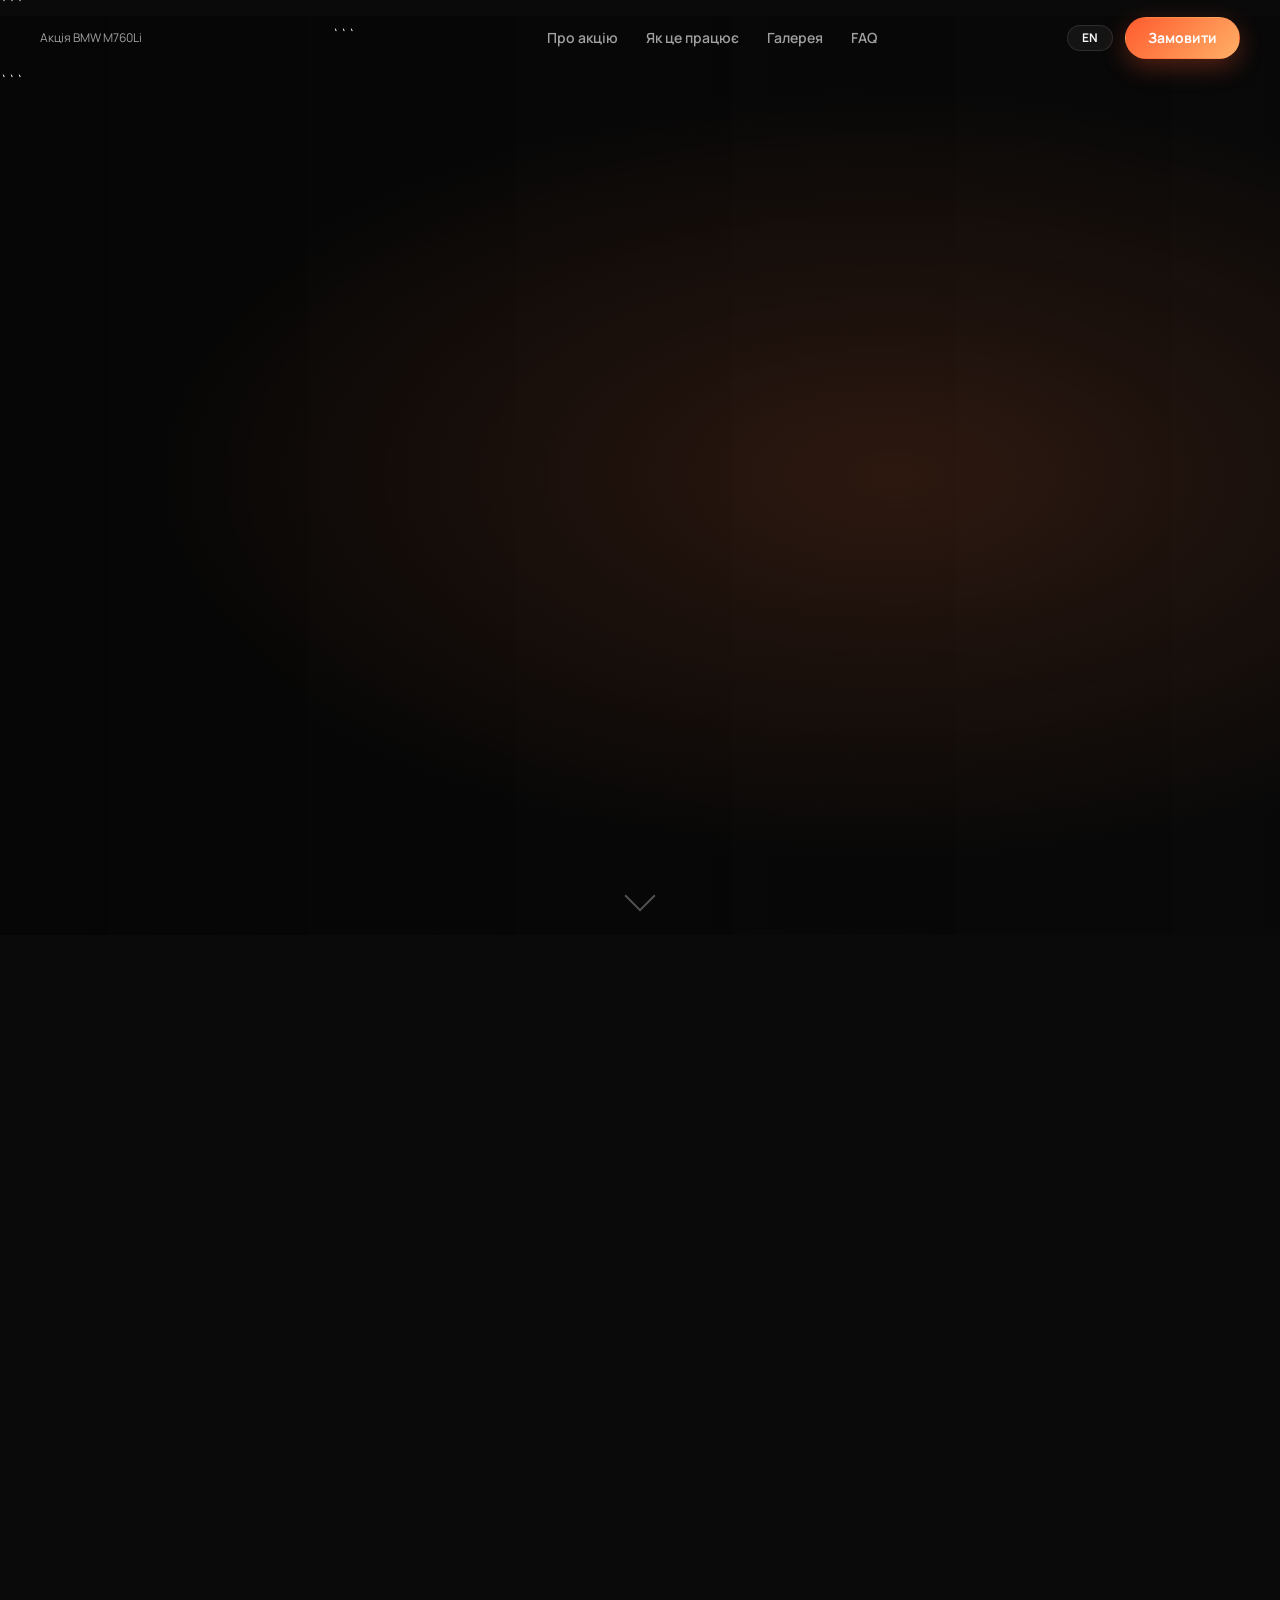
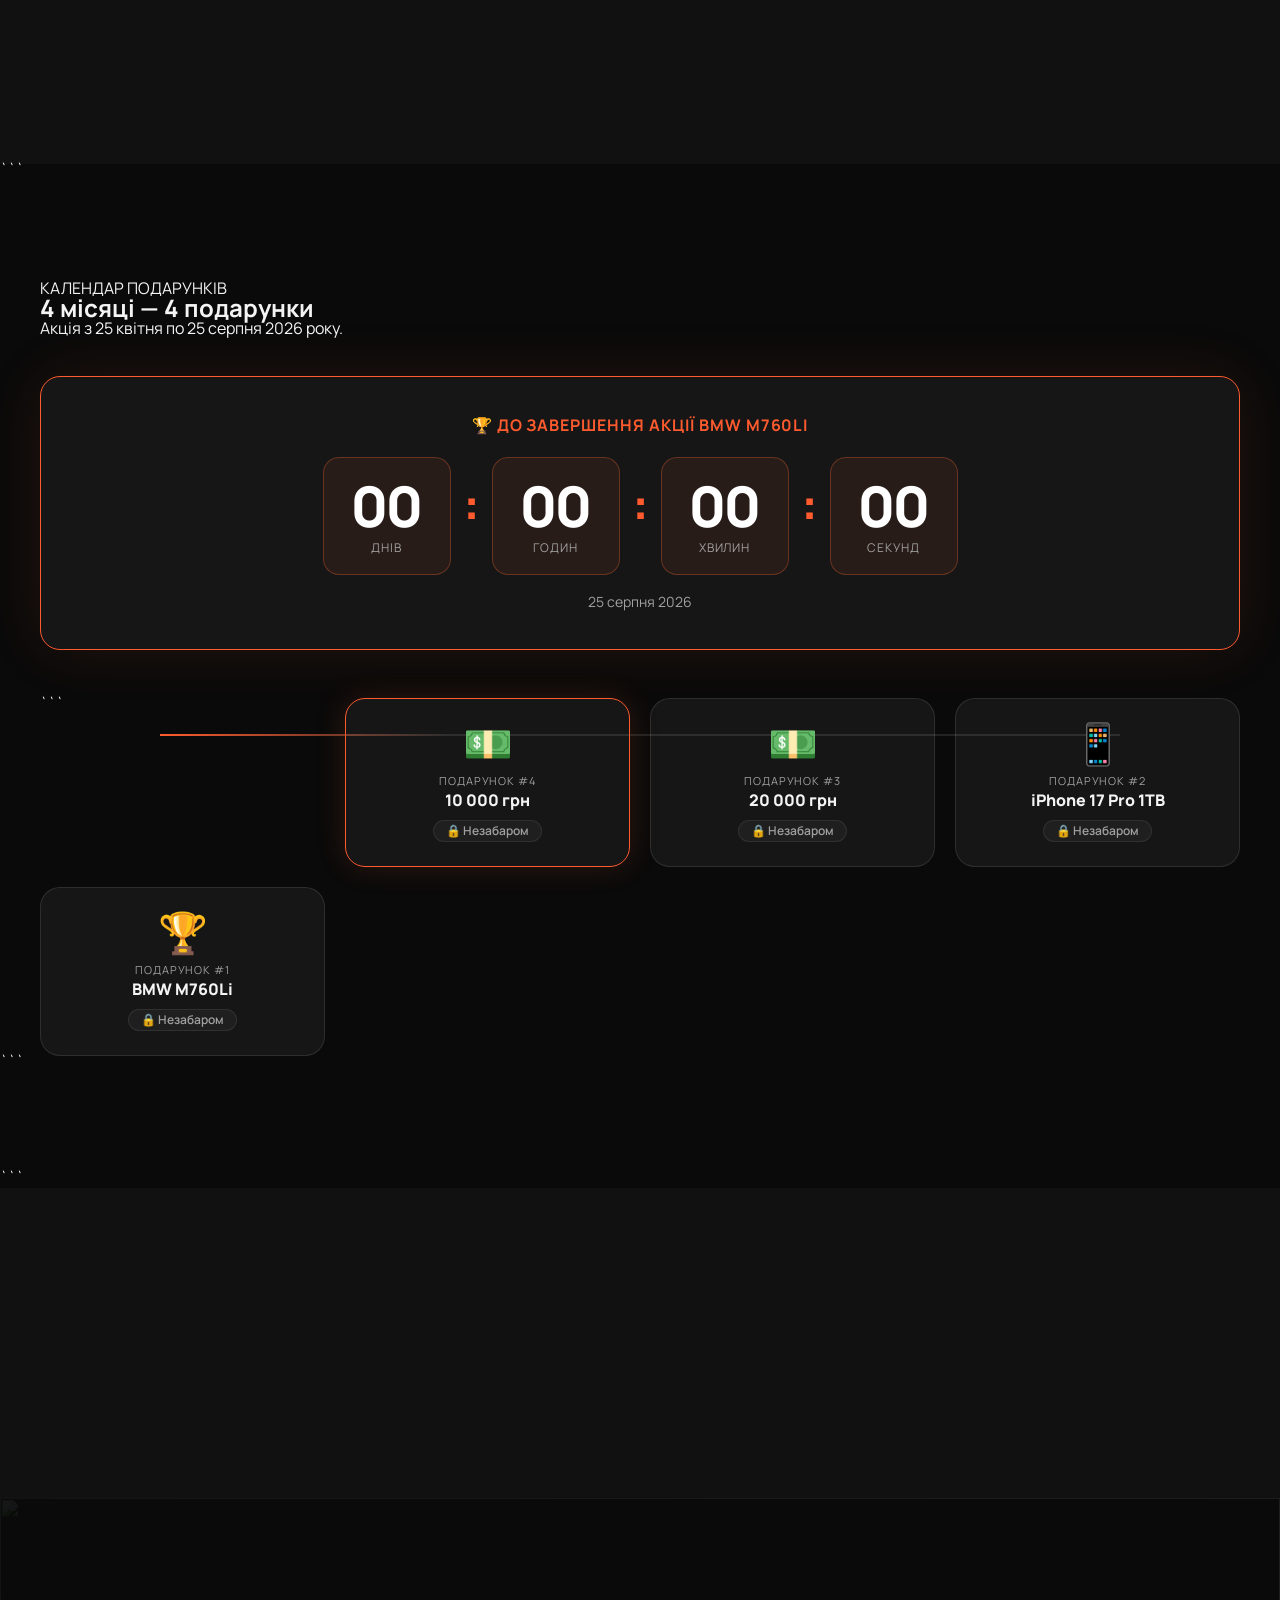
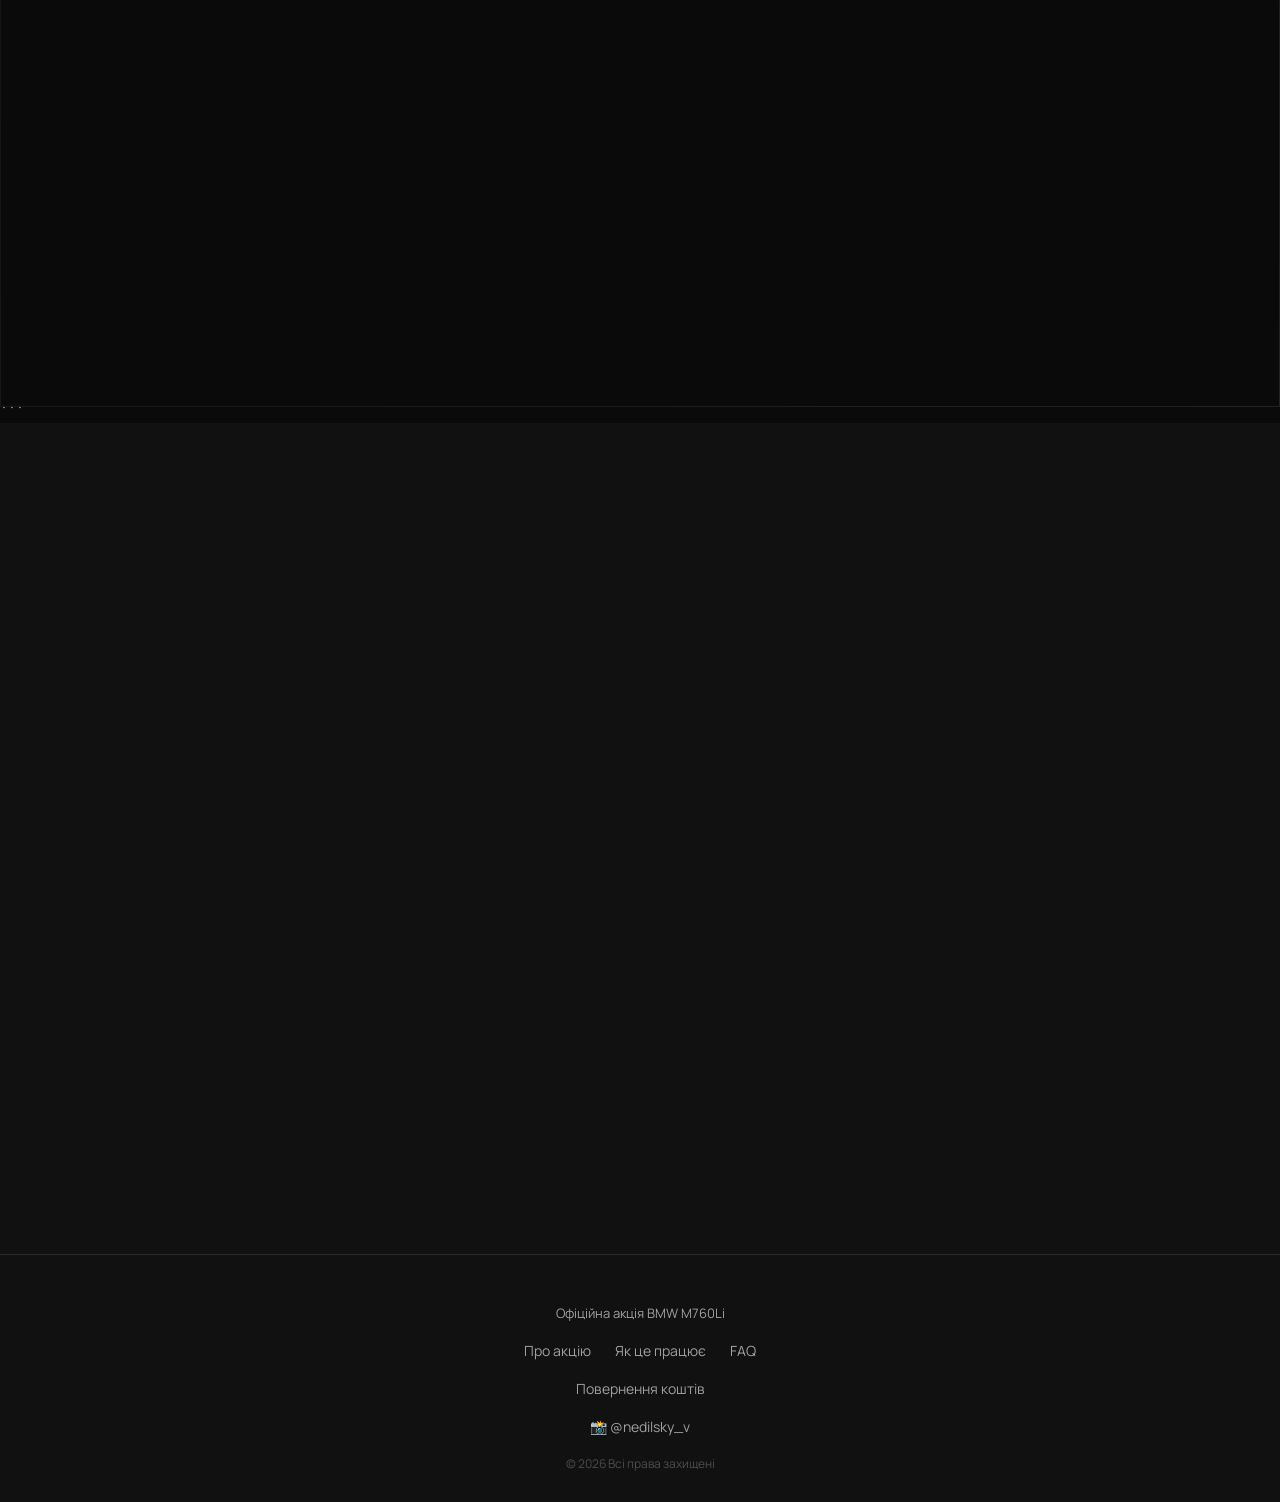
==== index.html @ 58bba787 "Update index.html" ====
<!DOCTYPE html>

<html lang="uk">
<head>
<!-- Google tag (gtag.js) -->
<script async src="https://www.googletagmanager.com/gtag/js?id=G-P9K4E4HZXJ"></script>
<script>
  window.dataLayer = window.dataLayer || [];
  function gtag(){dataLayer.push(arguments);}
  gtag('js', new Date());
  gtag('config', 'G-P9K4E4HZXJ');
</script>
  <meta charset="UTF-8" />
  <meta name="viewport" content="width=device-width, initial-scale=1.0, viewport-fit=cover" />
  <title>Акція BMW M760Li</title>
  <meta name="description" content="Купуй ароматизатор в авто за 89 UAH — отримуй номер замовлення та подарунок від компанії." />
  <link rel="preconnect" href="https://fonts.googleapis.com">
  <link rel="preconnect" href="https://fonts.gstatic.com" crossorigin>
  <link href="https://fonts.googleapis.com/css2?family=Manrope:wght@400;500;600;700;800&display=swap" rel="stylesheet">
  <link rel="stylesheet" href="styles.css?v=4" />
  <link rel="icon" type="image/x-icon" href="assets/favicon.ico">
  <link rel="icon" type="image/png" sizes="32x32" href="assets/favicon-32.png">
  <link rel="icon" type="image/png" sizes="192x192" href="assets/favicon-192.png">
  <link rel="apple-touch-icon" href="assets/apple-touch-icon.png">
</head>
<body>

  <!-- ====== HEADER ====== -->

  <header class="site-header" id="siteHeader">
    <div class="container nav">
      <a href="#hero" class="brand">
        <div>
          <span>Акція BMW M760Li</span>
        </div>
      </a>

```
  <nav class="nav__links" id="navLinks">
    <a href="#about" class="nav-link" data-uk="Про акцію" data-en="About">Про акцію</a>
    <a href="#how" class="nav-link" data-uk="Як це працює" data-en="How it works">Як це працює</a>
    <a href="#gallery" class="nav-link" data-uk="Галерея" data-en="Gallery">Галерея</a>
    <a href="#faq" class="nav-link" data-uk="FAQ" data-en="FAQ">FAQ</a>
  </nav>

  <div class="nav__actions">
    <button class="lang-btn" id="langBtn">EN</button>
    
    <a href="#pricing" class="btn btn--primary nav-cta" data-uk="Замовити" data-en="Order">Замовити</a>
    <button class="burger" id="burgerBtn" aria-label="Меню">
      <span></span><span></span><span></span>
    </button>
  </div>
</div>

<!-- Mobile nav -->
<div class="mobile-nav" id="mobileNav">
  <a href="#about" class="nav-link mobile-link" data-uk="Про акцію" data-en="About">Про акцію</a>
  <a href="#how" class="nav-link mobile-link" data-uk="Як це працює" data-en="How it works">Як це працює</a>
  <a href="#gallery" class="nav-link mobile-link" data-uk="Галерея" data-en="Gallery">Галерея</a>
  <a href="#faq" class="nav-link mobile-link" data-uk="FAQ" data-en="FAQ">FAQ</a>
  <a href="#pricing" class="btn btn--primary mobile-link" data-uk="Замовити" data-en="Order">Замовити</a>
</div>
```

  </header>

  <main>

```
<!-- ====== HERO з відео ====== -->
<section class="hero" id="hero">
  <div class="hero__media">
    <!--
      ВІДЕО: файл assets/hero-video.mov
      Браузер автоматично вибере підтримуваний формат.
      Для кращої сумісності конвертуйте .MOV → .mp4 (H.264):
      ffmpeg -i hero-video.mov -vcodec h264 -acodec aac hero-video.mp4
    -->
    <video
      class="hero__video"
      autoplay
      muted
      loop
      playsinline
      poster="assets/hero-rear.png"
    >
      <source src="assets/hero-video.mov" type="video/mp4" />
      <source src="assets/hero-video.mov" type="video/quicktime" />
      <!-- Fallback: якщо відео не грає — показується poster -->
    </video>
    <div class="hero__overlay"></div>
  </div>

  <div class="container hero__content">
    <div class="hero__left reveal">
      <span class="eyebrow" data-uk="Онлайн-акція" data-en="Online Promo">Онлайн-акція</span>
      <h1>
        <span class="h1-word" data-uk="КУПИ АРОМАТИЗАТОР" data-en="BUY A FRESHENER">КУПИ АРОМАТИЗАТОР</span><br><span class="h1-accent" data-uk="BMW M760Li" data-en="BMW M760Li">BMW M760Li</span><span class="h1-word" data-uk="&nbsp;У ПОДАРУНОК" data-en="&nbsp;AS A GIFT">&nbsp;У ПОДАРУНОК</span>
      </h1>
      <p class="hero__text" data-uk="Купи ароматизатор в авто — отримай унікальний номер замовлення та подарунок від компанії" data-en="Buy a car air freshener — get a unique order number and a gift from our company">
        Купи ароматизатор в авто — отримай унікальний номер замовлення та подарунок від компанії
      </p>

      <div class="hero__actions">
        <a href="#pricing" class="btn btn--primary btn--lg" data-uk="🛒 Замовити" data-en="🛒 Order">🛒 Замовити</a>
        <a href="#how" class="btn btn--ghost btn--lg" data-uk="Як це працює" data-en="How it works">Як це працює</a>
      </div>
      <div class="hero__social">
        <a href="https://www.instagram.com/nedilsky_v/" target="_blank" class="hero__social-link">
          <svg width="20" height="20" viewBox="0 0 24 24" fill="currentColor"><path d="M12 2.163c3.204 0 3.584.012 4.85.07 3.252.148 4.771 1.691 4.919 4.919.058 1.265.069 1.645.069 4.849 0 3.205-.012 3.584-.069 4.849-.149 3.225-1.664 4.771-4.919 4.919-1.266.058-1.644.07-4.85.07-3.204 0-3.584-.012-4.849-.07-3.26-.149-4.771-1.699-4.919-4.92-.058-1.265-.07-1.644-.07-4.849 0-3.204.013-3.583.07-4.849.149-3.227 1.664-4.771 4.919-4.919 1.266-.057 1.645-.069 4.849-.069zm0-2.163c-3.259 0-3.667.014-4.947.072-4.358.2-6.78 2.618-6.98 6.98-.059 1.281-.073 1.689-.073 4.948 0 3.259.014 3.668.072 4.948.2 4.358 2.618 6.78 6.98 6.98 1.281.058 1.689.072 4.948.072 3.259 0 3.668-.014 4.948-.072 4.354-.2 6.782-2.618 6.979-6.98.059-1.28.073-1.689.073-4.948 0-3.259-.014-3.667-.072-4.947-.196-4.354-2.617-6.78-6.979-6.98-1.281-.059-1.69-.073-4.949-.073zm0 5.838c-3.403 0-6.162 2.759-6.162 6.162s2.759 6.163 6.162 6.163 6.162-2.759 6.162-6.163c0-3.403-2.759-6.162-6.162-6.162zm0 10.162c-2.209 0-4-1.79-4-4 0-2.209 1.791-4 4-4s4 1.791 4 4c0 2.21-1.791 4-4 4zm6.406-11.845c-.796 0-1.441.645-1.441 1.44s.645 1.44 1.441 1.44c.795 0 1.439-.645 1.439-1.44s-.644-1.44-1.439-1.44z"/></svg>
          @nedilsky_v
        </a>
      </div>

      <div class="hero__stats">
        <article>
          <strong>89 UAH</strong>
          <span data-uk="ціна 1 ароматизатора" data-en="price per freshener">ціна 1 ароматизатора</span>
        </article>
        <article>
          <strong>1 = 1</strong>
          <span data-uk="1 ароматизатор = 1 замовлення" data-en="1 freshener = 1 order number">1 ароматизатор = 1 замовлення</span>
        </article>
      </div>

      <!-- ВЕЛИКИЙ ТАЙМЕР ПІД СТАТИСТИКОЮ -->
      <div class="hero-countdown-wrap">
        <div class="hero-countdown-label" id="heroCountdownLabel">⏳ До подарунку #4 — 10 000 грн</div>
        <div class="hero-countdown-boxes" id="heroCountdown">
          <div class="hero-cd-box"><span class="hero-cd-num" id="hcd-d">00</span><span class="hero-cd-lbl">днів</span></div>
          <div class="hero-cd-sep">:</div>
          <div class="hero-cd-box"><span class="hero-cd-num" id="hcd-h">00</span><span class="hero-cd-lbl">годин</span></div>
          <div class="hero-cd-sep">:</div>
          <div class="hero-cd-box"><span class="hero-cd-num" id="hcd-m">00</span><span class="hero-cd-lbl">хвилин</span></div>
          <div class="hero-cd-sep">:</div>
          <div class="hero-cd-box"><span class="hero-cd-num" id="hcd-s">00</span><span class="hero-cd-lbl">секунд</span></div>
        </div>
        <a href="#timeline" class="hero-countdown-link">🎁 Переглянути всі подарунки →</a>
      </div>

    </div>
  </div>

  <div class="hero__scroll-hint">
    <div class="scroll-chevron"></div>
  </div>
</section>

<!-- ====== ПРО АКЦІЮ ====== -->
<section class="section" id="about">
  <div class="container grid-two">
    <div class="reveal">
      <span class="section__eyebrow" data-uk="Про акцію" data-en="About">Про акцію</span>
      <h2 class="section__title" data-uk="Купуй ароматизатор — отримай подарунок від компанії" data-en="Buy a freshener — get a gift from our company">Купуй ароматизатор — отримай подарунок від компанії</h2>
      <p class="section__text" data-uk="Простий та прозорий механізм: купуєш ароматизатор за 89 UAH, отримуєш унікальний номер замовлення. Після завершення акції компанія оголошує обраного покупця онлайн." data-en="Simple and transparent mechanism: buy an air freshener for 89 UAH, get a unique order number. After the promo ends, the company announces the selected buyer online.">
        Простий та прозорий механізм: купуєш ароматизатор за 89 UAH, отримуєш унікальний номер замовлення. Після завершення акції компанія оголошує обраного покупця онлайн.
      </p>
      <ul class="check-list">
        <li data-uk="🏆 BMW M760Li — головний подарунок" data-en="🏆 BMW M760Li — main gift">🏆 BMW M760Li — головний подарунок</li>
        <li data-uk="📱 iPhone 17 Pro 1TB — 2-й подарунок" data-en="📱 iPhone 17 Pro 1TB — 2nd gift">📱 iPhone 17 Pro 1TB — 2-й подарунок</li>
        <li data-uk="💵 20,000 грн — 3-й подарунок" data-en="💵 20,000 UAH — 3rd gift">💵 20,000 грн — 3-й подарунок</li>
        <li data-uk="💵 10,000 грн — 4-й подарунок" data-en="💵 10,000 UAH — 4th gift">💵 10,000 грн — 4-й подарунок</li>
      </ul>
    </div>
    <div class="feature-card reveal">
      <img src="assets/bow-front2.jpg" alt="BMW M760Li" loading="lazy" />
    </div>
  </div>
</section>

<!-- ====== ПАКЕТИ ====== -->
<section class="section section--dark" id="pricing">
  <div class="container">
    <div class="section-head center reveal">
      <span class="section__eyebrow" data-uk="Пакети замовлення" data-en="Order packages">Пакети замовлення</span>
      <h2 class="section__title" data-uk="Обери кількість ароматизаторів" data-en="Choose number of fresheners">Обери кількість ароматизаторів</h2>
      <p class="section__text" data-uk="Ціна 1 ароматизатора — 89 UAH. Кількість ароматизаторів = кількість номерів замовлення." data-en="Price per freshener — 89 UAH. Number of fresheners = number of order numbers.">Ціна 1 ароматизатора — 89 UAH. Кількість ароматизаторів = кількість номерів замовлення.</p>
    </div>

    <div class="pricing-grid pricing-grid--4">
      <article class="price-card reveal">
        <p class="price-card__tag" data-uk="Start" data-en="Start">Start</p>
        <h3 data-uk="1 ароматизатор" data-en="1 freshener">1 ароматизатор</h3>
        <div class="price-card__price">89 <span class="price-currency">UAH</span></div>
        <ul>
          <li data-uk="1 номер замовлення" data-en="1 order number">1 номер замовлення</li>
          <li data-uk="Миттєве підтвердження" data-en="Instant confirmation">Миттєве підтвердження</li>
          <li data-uk="Показ номера на сайті" data-en="Number shown on site">Показ номера на сайті</li>
        </ul>
        <button class="btn btn--primary package-btn" data-qty="1" data-price="89" data-uk="Обрати" data-en="Choose">Обрати</button>
      </article>

      <article class="price-card price-card--featured reveal">
        <p class="price-card__tag" data-uk="Popular 🔥" data-en="Popular 🔥">Popular 🔥</p>
        <h3 data-uk="3 ароматизатори" data-en="3 fresheners">3 ароматизатори</h3>
        <div class="price-card__price">267 <span class="price-currency">UAH</span></div>
        <ul>
          <li data-uk="3 номери замовлення" data-en="3 order numbers">3 номери замовлення</li>
          <li data-uk="Вигідніше для охоплення" data-en="Better odds">Вигідніше для охоплення</li>
          <li data-uk="Швидке оформлення" data-en="Quick checkout">Швидке оформлення</li>
        </ul>
        <button class="btn btn--primary package-btn" data-qty="3" data-price="267" data-uk="Обрати" data-en="Choose">Обрати</button>
      </article>

      <article class="price-card reveal">
        <p class="price-card__tag" data-uk="Boost" data-en="Boost">Boost</p>
        <h3 data-uk="5 ароматизаторів" data-en="5 fresheners">5 ароматизаторів</h3>
        <div class="price-card__price">445 <span class="price-currency">UAH</span></div>
        <ul>
          <li data-uk="5 номерів замовлення" data-en="5 order numbers">5 номерів замовлення</li>
          <li data-uk="Максимум замовлень" data-en="Maximum orders">Максимум замовлень</li>
          <li data-uk="Зручно та вигідно" data-en="Convenient and profitable">Зручно та вигідно</li>
        </ul>
        <button class="btn btn--primary package-btn" data-qty="5" data-price="445" data-uk="Обрати" data-en="Choose">Обрати</button>
      </article>

      <article class="price-card price-card--max reveal">
        <p class="price-card__tag" data-uk="Max 💎" data-en="Max 💎">Max 💎</p>
        <h3 data-uk="10 ароматизаторів" data-en="10 fresheners">10 ароматизаторів</h3>
        <div class="price-card__price">890 <span class="price-currency">UAH</span></div>
        <ul>
          <li data-uk="10 номерів замовлення" data-en="10 order numbers">10 номерів замовлення</li>
          <li data-uk="Найбільше шансів" data-en="Best odds">Найбільше шансів</li>
          <li data-uk="Максимальна вигода" data-en="Maximum value">Максимальна вигода</li>
        </ul>
        <button class="btn btn--primary package-btn" data-qty="10" data-price="890" data-uk="Обрати" data-en="Choose">Обрати</button>
      </article>
    </div>
  </div>
</section>

<!-- ====== ЯК ЦЕ ПРАЦЮЄ ====== -->
<section class="section" id="how">
  <div class="container">
    <div class="section-head center reveal">
      <span class="section__eyebrow" data-uk="Як це працює" data-en="How it works">Як це працює</span>
      <h2 class="section__title" data-uk="Простий процес замовлення" data-en="Simple ordering process">Простий процес замовлення</h2>
    </div>
    <div class="steps-grid">
      <article class="step-card reveal">
        <span>01</span>
        <h3 data-uk="Обираєш кількість" data-en="Choose quantity">Обираєш кількість</h3>
        <p data-uk="1, 3, 5 або 10 ароматизаторів. Кількість ароматизаторів = кількість номерів замовлення." data-en="1, 3, 5 or 10 fresheners. Number of fresheners = number of order numbers.">1, 3, 5 або 10 ароматизаторів. Кількість ароматизаторів = кількість номерів замовлення.</p>
      </article>
      <article class="step-card reveal">
        <span>02</span>
        <h3 data-uk="Оплачуєш" data-en="Pay">Оплачуєш</h3>
        <p data-uk="Карткою, Apple Pay або Google Pay." data-en="Card, Apple Pay or Google Pay.">Карткою, Apple Pay або Google Pay.</p>
      </article>
      <article class="step-card reveal">
        <span>03</span>
        <h3 data-uk="Отримуєш номер" data-en="Get your number">Отримуєш номер</h3>
        <p data-uk="Унікальний номер замовлення відображається на сайті та зберігається в базі." data-en="Your unique order number is shown on the site and saved in the database.">Унікальний номер замовлення відображається на сайті та зберігається в базі.</p>
      </article>
      <article class="step-card reveal">
        <span>04</span>
        <h3 data-uk="Чекаєш оголошення" data-en="Await the announcement">Чекаєш оголошення</h3>
        <p data-uk="Після завершення акції компанія оголошує обраного покупця онлайн. Прозоро та чесно." data-en="After the promo ends, the company announces the selected buyer online. Fair and transparent.">Після завершення акції компанія оголошує обраного покупця онлайн. Прозоро та чесно.</p>
      </article>
    </div>
  </div>
</section>

<!-- ====== ПРО АРОМАТИЗАТОР ====== -->
<section class="section" id="product">
  <div class="container">
    <div class="section-head center reveal">
      <span class="section__eyebrow" data-uk="Що ти отримаєш" data-en="What you get">Що ти отримаєш</span>
      <h2 class="section__title" data-uk="Ароматизатор BMW M760Li" data-en="BMW M760Li Air Freshener">Ароматизатор BMW M760Li</h2>
      <p class="section__text" data-uk="Стильний круглий ароматизатор діаметром 70 мм з принтом BMW M760Li та тризубом" data-en="Stylish round air freshener 70mm diameter with BMW M760Li and trident print">Стильний круглий ароматизатор діаметром 70 мм з принтом BMW M760Li та тризубом</p>
    </div>

    <div class="product-grid reveal">
      <!-- Фото товару -->
      <div class="product-images">
        <div class="product-img-main">
          <img src="assets/aroma-front.png" alt="Ароматизатор BMW M760Li — лицева сторона" loading="lazy" />
        </div>
        <div class="product-img-back">
          <img src="assets/aroma-back.png" alt="Ароматизатор BMW M760Li — зворотня сторона" loading="lazy" />
        </div>
      </div>

      <!-- Інфо про товар -->
      <div class="product-info">
        <div class="product-features">
          <div class="product-feature">
            <span class="product-feature__icon">🎨</span>
            <div>
              <strong data-uk="Ексклюзивний дизайн" data-en="Exclusive design">Ексклюзивний дизайн</strong>
              <p data-uk="Двосторонній друк: BMW M760Li з тризубом та QR-код на звороті" data-en="Double-sided print: BMW M760Li with trident and QR code on the back">Двосторонній друк: BMW M760Li з тризубом та QR-код на звороті</p>
            </div>
          </div>
          <div class="product-feature">
            <span class="product-feature__icon">📐</span>
            <div>
              <strong data-uk="Розмір 70 мм" data-en="Size 70mm">Розмір 70 мм</strong>
              <p data-uk="Компактний круглий формат — ідеально підходить для дзеркала заднього виду" data-en="Compact round format — perfect for rear-view mirror">Компактний круглий формат — ідеально підходить для дзеркала заднього виду</p>
            </div>
          </div>
          <div class="product-feature">
            <span class="product-feature__icon">🌿</span>
            <div>
              <strong data-uk="Приємний аромат" data-en="Pleasant scent">Приємний аромат</strong>
              <p data-uk="Довготривалий освіжаючий аромат у салоні автомобіля" data-en="Long-lasting refreshing scent in your car interior">Довготривалий освіжаючий аромат у салоні автомобіля</p>
            </div>
          </div>
        </div>

        <!-- Доставка -->
        <div class="delivery-box">
          <div class="delivery-box__title">
            <span>🚚</span>
            <strong data-uk="Доставка Новою Поштою" data-en="Nova Poshta delivery">Доставка Новою Поштою</strong>
          </div>
          <div class="delivery-timeline">
            <div class="delivery-step">
              <div class="delivery-step__dot active"></div>
              <div>
                <strong data-uk="Оплата" data-en="Payment">Оплата</strong>
                <span data-uk="Одразу після оформлення" data-en="Right after checkout">Одразу після оформлення</span>
              </div>
            </div>
            <div class="delivery-line"></div>
            <div class="delivery-step">
              <div class="delivery-step__dot"></div>
              <div>
                <strong data-uk="Відправка" data-en="Shipping">Відправка</strong>
                <span data-uk="Протягом 1–10 днів після оплати" data-en="Within 1–10 days after payment">Протягом 1–10 днів після оплати</span>
              </div>
            </div>
          </div>
          <p class="delivery-note" data-uk="📦 Доставка на будь-яке відділення або поштомат Нової Пошти по всій Україні" data-en="📦 Delivery to any Nova Poshta branch or parcel locker across Ukraine">📦 Доставка на будь-яке відділення або поштомат Нової Пошти по всій Україні</p>
        </div>
      </div>
    </div>
  </div>
</section>

<!-- ====== ГАРАНТІЇ ====== -->
<section class="section section--dark" id="trust">
  <div class="container trust-grid">
    <article class="trust-card reveal">
      <div class="trust-icon">🔒</div>
      <h3 data-uk="100% Прозорість" data-en="100% Transparency">100% Прозорість</h3>
      <p data-uk="Умови акції, автоматична видача номера замовлення після оплати та чесне визначення переможця." data-en="Promo terms, automatic order number issued after payment and fair winner selection.">Умови акції, автоматична видача номера замовлення після оплати та чесне визначення переможця.</p>
    </article>
    <article class="trust-card reveal">
      <div class="trust-icon">📡</div>
      <h3 data-uk="Оголошення онлайн" data-en="Online Announcement">Оголошення онлайн</h3>
      <p data-uk="Оголошення обраного покупця відбувається онлайн. Всі можуть спостерігати." data-en="Winner announcement happens online. Everyone can watch.">Оголошення обраного покупця відбувається онлайн. Всі можуть спостерігати.</p>
    </article>
    <article class="trust-card reveal">
      <div class="trust-icon">🚗</div>
      <h3 data-uk="Реальний BMW" data-en="Real BMW">Реальний BMW</h3>
      <p data-uk="Автомобіль вже є і чекає свого покупця. Документи передаються публічно." data-en="The car already exists and awaits its new owner. Documents handed over publicly.">Автомобіль вже є і чекає свого покупця. Документи передаються публічно.</p>
    </article>
    <article class="trust-card reveal">
      <div class="trust-icon">💳</div>
      <h3 data-uk="Безпечна оплата" data-en="Secure Payment">Безпечна оплата</h3>
      <p data-uk="Картка, Apple Pay, Google Pay." data-en="Card, Apple Pay, Google Pay.">Картка, Apple Pay, Google Pay.</p>
    </article>
  </div>
</section>

<!-- ====== ГАЛЕРЕЯ з Lightbox ====== -->
<section class="section" id="gallery">
  <div class="container">
    <div class="section-head center reveal">
      <span class="section__eyebrow" data-uk="Галерея" data-en="Gallery">Галерея</span>
      <h2 class="section__title" data-uk="Головний подарунок BMW M760Li" data-en="Main Gift BMW M760Li">Головний подарунок BMW M760Li</h2>
    </div>
    <div class="gallery-grid">
      <div class="gallery-item reveal" onclick="openLightbox('assets/bow-front.jpg')">
        <img src="assets/bow-front.jpg" alt="BMW з червоним бантом" loading="lazy" />
        <div class="gallery-overlay"><span>🔍</span></div>
      </div>
      <div class="gallery-item reveal" onclick="openLightbox('assets/detail-hood.jpg')">
        <img src="assets/detail-hood.jpg" alt="Деталь капота BMW" loading="lazy" />
        <div class="gallery-overlay"><span>🔍</span></div>
      </div>
      <div class="gallery-item reveal" onclick="openLightbox('assets/detail-headlight.jpg')">
        <img src="assets/detail-headlight.jpg" alt="Фара BMW" loading="lazy" />
        <div class="gallery-overlay"><span>🔍</span></div>
      </div>
      <div class="gallery-item reveal" onclick="openLightbox('assets/detail-rear.jpg')">
        <img src="assets/detail-rear.jpg" alt="Задня частина BMW" loading="lazy" />
        <div class="gallery-overlay"><span>🔍</span></div>
      </div>
      <div class="gallery-item reveal" onclick="openLightbox('assets/detail-badge.jpg')">
        <img src="assets/detail-badge.jpg" alt="Значок BMW M760Li" loading="lazy" />
        <div class="gallery-overlay"><span>🔍</span></div>
      </div>
      <div class="gallery-item reveal" onclick="openLightbox('assets/scene-child.jpg')">
        <img src="assets/scene-child.jpg" alt="BMW M760Li" loading="lazy" />
        <div class="gallery-overlay"><span>🔍</span></div>
      </div>
    </div>
  </div>
</section>

<!-- ====== LIGHTBOX ====== -->
<div class="lightbox" id="lightbox" onclick="closeLightbox()">
  <button class="lightbox__close" onclick="closeLightbox()">✕</button>
  <img class="lightbox__img" id="lightboxImg" src="" alt="" />
</div>

<!-- ====== ФОРМА ЗАМОВЛЕННЯ (по центру) ====== -->
<section class="section section--dark" id="order">
  <div class="container">
    <div class="section-head center reveal">
      <span class="section__eyebrow" data-uk="Оформлення замовлення" data-en="Place your order">Оформлення замовлення</span>
      <h2 class="section__title" data-uk="Форма замовлення" data-en="Order Form">Форма замовлення</h2>
      <p class="section__text" data-uk="Заповни дані — отримаєш унікальний номер замовлення після оплати" data-en="Fill in your details — you'll get a unique order number after payment">Заповни дані — отримаєш унікальний номер замовлення після оплати</p>
    </div>

    <div class="order-center">
      <form class="order-form reveal" id="orderForm" novalidate>
        <div class="form-grid">
          <label>
            <span data-uk="Ім'я *" data-en="Name *">Ім'я *</span>
            <input type="text" name="name" id="fname" placeholder="Іван Петренко" required />
            <span class="field-error" id="err-name"></span>
          </label>
          <label>
            <span data-uk="Телефон *" data-en="Phone *">Телефон *</span>
            <input type="tel" name="phone" id="fphone" placeholder="+380XXXXXXXXX" required />
            <span class="field-error" id="err-phone"></span>
          </label>
          <label>
            <span data-uk="Email *" data-en="Email *">Email *</span>
            <input type="email" name="email" id="femail" placeholder="example@gmail.com" required />
            <span class="field-error" id="err-email"></span>
          </label>
          <label style="position:relative">
            <span>Місто доставки (Нова Пошта) *</span>
            <input type="text" name="city" id="npCity" placeholder="Введіть місто..." autocomplete="off" required />
            <ul id="npCityList" class="np-dropdown"></ul>
            <input type="hidden" id="npCityRef" name="cityRef" />
          </label>
          <label style="position:relative">
            <span>Відділення Нової Пошти *</span>
            <input type="text" name="warehouse" id="npWarehouse" placeholder="Оберіть спочатку місто..." autocomplete="off" required disabled />
            <ul id="npWarehouseList" class="np-dropdown"></ul>
            <input type="hidden" id="npWarehouseRef" name="warehouseRef" />
          </label>
          <label>
            <span data-uk="Номер замовлення" data-en="Order ID">Номер замовлення</span>
            <input type="text" name="orderId" id="orderId" readonly />
          </label>
          <label>
            <span data-uk="Кількість ароматизаторів" data-en="Number of fresheners">Кількість ароматизаторів</span>
            <select name="tickets" id="tickets" required>
              <option value="1" data-uk="1 шт. — 89 UAH" data-en="1 pc. — 89 UAH">1 шт. — 89 UAH</option>
              <option value="3" data-uk="3 шт. — 267 UAH" data-en="3 pcs. — 267 UAH">3 шт. — 267 UAH</option>
              <option value="5" data-uk="5 шт. — 445 UAH" data-en="5 pcs. — 445 UAH">5 шт. — 445 UAH</option>
              <option value="10" data-uk="10 шт. — 890 UAH" data-en="10 pcs. — 890 UAH">10 шт. — 890 UAH</option>
            </select>
          </label>
        </div>

        <div class="summary-box">
          <div>
            <span data-uk="Сума до оплати" data-en="Total">Сума до оплати</span>
            <strong id="totalPrice">89 UAH</strong>
          </div>
          <div>
            <span data-uk="Спосіб оплати" data-en="Payment method">Спосіб оплати</span>
            <strong>Apple Pay · Google Pay · Картка</strong>
          </div>
        </div>

        <label class="checkbox">
          <input type="checkbox" id="agreeCheck" required />
          <span>Я погоджуюсь з <a href="/docs/umovy.pdf" target="_blank" style="color:var(--accent);text-decoration:underline">умовами акції</a>, <a href="/docs/oferta.pdf" target="_blank" style="color:var(--accent);text-decoration:underline">публічною офертою</a> та <a href="/docs/privacy.pdf" target="_blank" style="color:var(--accent);text-decoration:underline">політикою конфіденційності</a></span>
        </label>

        <div class="order-form__actions">
          <button type="submit" class="btn btn--primary btn--lg" data-uk="💳 Оплатити та отримати номер замовлення" data-en="💳 Pay and get your order number">💳 Оплатити та отримати номер замовлення</button>

        </div>

        <p class="form-note">
          🔒 <span data-uk="Безпечна оплата · SSL шифрування" data-en="Secure payment · SSL encryption">Безпечна оплата · SSL шифрування</span>
        </p>
      </form>
    </div>
  </div>
</section>
```

  <!-- ====== ТАЙМЛАЙН АКЦІЇ ====== -->

  <section class="section" id="timeline">
    <div class="container">
      <div class="section-tag" data-uk="КАЛЕНДАР ПОДАРУНКІВ" data-en="GIFT CALENDAR">КАЛЕНДАР ПОДАРУНКІВ</div>
      <h2 class="section-title" data-uk="4 місяці — 4 подарунки" data-en="4 months — 4 gifts">4 місяці — 4 подарунки</h2>
      <p class="section-sub" data-uk="Акція з 25 квітня по 25 серпня 2026 року." data-en="Promo from April 25 to August 25, 2026.">Акція з 25 квітня по 25 серпня 2026 року.</p>
      <div class="main-countdown-wrap">
        <div class="main-countdown-label">🏆 До завершення акції BMW M760Li</div>
        <div class="main-countdown-boxes">
          <div class="main-cd-box"><span class="main-cd-num" id="mcd-d">00</span><span class="main-cd-lbl">днів</span></div>
          <div class="main-cd-sep">:</div>
          <div class="main-cd-box"><span class="main-cd-num" id="mcd-h">00</span><span class="main-cd-lbl">годин</span></div>
          <div class="main-cd-sep">:</div>
          <div class="main-cd-box"><span class="main-cd-num" id="mcd-m">00</span><span class="main-cd-lbl">хвилин</span></div>
          <div class="main-cd-sep">:</div>
          <div class="main-cd-box"><span class="main-cd-num" id="mcd-s">00</span><span class="main-cd-lbl">секунд</span></div>
        </div>
        <div class="main-countdown-date">25 серпня 2026</div>
      </div>
      <div class="timeline">

```
    <div class="timeline-item active">
      <div class="timeline-card">
        <div class="timeline-prize">💵</div>
        <div class="timeline-info">
          <div class="timeline-num">Подарунок #4</div>
          <div class="timeline-title">10 000 грн</div>
          <div class="timeline-status upcoming-status">🔒 Незабаром</div>
        </div>
      </div>
    </div>

    <div class="timeline-item">
      <div class="timeline-card">
        <div class="timeline-prize">💵</div>
        <div class="timeline-info">
          <div class="timeline-num">Подарунок #3</div>
          <div class="timeline-title">20 000 грн</div>
          <div class="timeline-status upcoming-status">🔒 Незабаром</div>
        </div>
      </div>
    </div>

    <div class="timeline-item">
      <div class="timeline-card">
        <div class="timeline-prize">📱</div>
        <div class="timeline-info">
          <div class="timeline-num">Подарунок #2</div>
          <div class="timeline-title">iPhone 17 Pro 1TB</div>
          <div class="timeline-status upcoming-status">🔒 Незабаром</div>
        </div>
      </div>
    </div>

    <div class="timeline-item">
      <div class="timeline-card">
        <div class="timeline-prize">🏆</div>
        <div class="timeline-info">
          <div class="timeline-num">Подарунок #1</div>
          <div class="timeline-title">BMW M760Li</div>
          <div class="timeline-status upcoming-status">🔒 Незабаром</div>
        </div>
      </div>
    </div>

  </div>
</div>
```

  </section>

```
<!-- ====== FAQ ====== -->
<section class="section section--dark" id="faq">
  <div class="container faq-wrap">
    <div class="reveal">
      <span class="section__eyebrow">FAQ</span>
      <h2 class="section__title" data-uk="Часті запитання" data-en="Frequently Asked Questions">Часті запитання</h2>
    </div>
    <div class="faq-list" id="faqList"></div>
  </div>
</section>

<!-- ====== ФІНАЛЬНИЙ CTA ====== -->
<section class="final-cta">
  <div class="final-cta__bg">
    <img src="assets/hero-rear.png" alt="" />
    <div class="final-cta__overlay"></div>
  </div>
  <div class="container final-cta__content reveal">
    <h2 data-uk="Твій подарунок вже чекає" data-en="Your gift is waiting">Твій подарунок вже чекає</h2>
    <p data-uk="За 89 UAH — реальна можливість отримати BMW M760Li  як подарунок від компанії" data-en="For 89 UAH — a real chance to receive a BMW M760Li  as a gift from our company">За 89 UAH — реальна можливість отримати BMW M760Li  як подарунок від компанії</p>
    <a href="#pricing" class="btn btn--primary btn--lg" data-uk="🛒 Замовити зараз" data-en="🛒 Order Now">🛒 Замовити зараз</a>
  </div>
</section>
```

  </main>

  <!-- ====== ПОВЕРНЕННЯ КОШТІВ ====== -->

  <section class="section section--dark" id="returns">
    <div class="container" style="max-width:780px">
      <div class="section-head center reveal">
        <span class="section__eyebrow">Правила повернення</span>
        <h2 class="section__title" style="font-size:clamp(1.4rem,3vw,2rem)" data-uk="Повернення коштів" data-en="Refund Policy">Повернення коштів</h2>
      </div>
      <div class="returns-content reveal">
        <div class="returns-item">
          <span class="returns-icon">✅</span>
          <div>
            <strong>Повне повернення коштів</strong>
            <p>Якщо ароматизатор не було відправлено протягом 10 днів після оплати — покупець має право на повне повернення коштів. Для цього напишіть нам в Instagram <a href="https://www.instagram.com/nedilsky_v?igsh=MTRoN3N4cGNpdDFrYg==" target="_blank" style="color:var(--accent-2)">@nedilsky_v</a>.</p>
          </div>
        </div>
        <div class="returns-item">
          <span class="returns-icon">📦</span>
          <div>
            <strong>Повернення товару</strong>
            <p>Якщо товар прийшов пошкодженим або не відповідає опису — приймаємо повернення протягом 14 днів з дня отримання. Зверніться до нас із фото товару та номером замовлення.</p>
          </div>
        </div>
        <div class="returns-item">
          <span class="returns-icon">❌</span>
          <div>
            <strong>Коли повернення неможливе</strong>
            <p>Номер замовлення для участі в акції є персональним і не підлягає поверненню після його присвоєння.</p>
          </div>
        </div>
        <div class="returns-item">
          <span class="returns-icon">⏱️</span>
          <div>
            <strong>Терміни повернення</strong>
            <p>Кошти повертаються на картку протягом 3–5 робочих днів після підтвердження запиту.</p>
          </div>
        </div>
        <p style="color:var(--muted);font-size:13px;margin-top:24px;text-align:center"></p>
      </div>
    </div>
  </section>

  <!-- ====== FOOTER ====== -->

  <footer class="footer">
    <div class="container footer__inner">
      <div class="footer__brand">
        <p data-uk="Офіційна акція BMW M760Li" data-en="Official BMW M760Li Promo">Офіційна акція BMW M760Li</p>
      </div>
      <div class="footer__links">
        <a href="#about" data-uk="Про акцію" data-en="About">Про акцію</a>
        <a href="#how" data-uk="Як це працює" data-en="How it works">Як це працює</a>
        <a href="#faq" data-uk="FAQ" data-en="FAQ">FAQ</a>
      </div>
      <div class="footer__links">
        <a href="#returns" data-uk="Повернення коштів" data-en="Refund policy">Повернення коштів</a>
      </div>
      <div class="footer__links">
        <a href="https://www.instagram.com/nedilsky_v?igsh=MTRoN3N4cGNpdDFrYg==" target="_blank">📸 @nedilsky_v</a>
      </div>
      <p class="footer__copy">© 2026 <span data-uk="Всі права захищені" data-en="All rights reserved">Всі права захищені</span></p>
    </div>
  </footer>

  <!-- ====== MODAL — Успішна участь ====== -->

  <div class="modal-overlay" id="modalOverlay">
    <div class="modal" id="modal">
      <button class="modal__close" id="modalClose">✕</button>
      <div class="modal__body">
        <div class="modal__icon">🎉</div>
        <h2 data-uk="Вітаємо! Замовлення оформлено!" data-en="Congratulations! Order confirmed!">Вітаємо! Замовлення оформлено!</h2>
        <p data-uk="Твій унікальний номер замовлення:" data-en="Your unique order number:">Твій унікальний номер замовлення:</p>
        <div class="ticket-card">
          <div class="ticket-top">BMW M760Li АКЦІЯ</div>
          <div class="ticket-number" id="modalTicketNum">A-00000</div>
          <div class="ticket-name" id="modalTicketName">Покупець</div>
          <div class="ticket-brand">AI Agency</div>
        </div>
        <p class="modal__hint" data-uk="📸 Зроби скріншот і збережи свій номер замовлення!" data-en="📸 Screenshot and save your order number!">📸 Зроби скріншот і збережи свій номер замовлення!</p>
        <button class="btn btn--ghost" id="modalShareBtn" data-uk="📤 Поділитись" data-en="📤 Share">📤 Поділитись</button>
      </div>
    </div>
  </div>

  <!-- ====== TOAST ====== -->

  <!-- ====== EXIT INTENT POPUP ====== -->

  <div class="exit-overlay" id="exitOverlay">
    <div class="exit-modal">
      <button class="exit-modal__close" id="exitClose">✕</button>
      <div class="exit-modal__emoji">🎁</div>
      <h2>Зачекайте!</h2>
      <p>Ваш ароматизатор ще чекає.<br>Замовте зараз — і станьте одним з покупців, яким ми даруємо BMW M760Li.</p>
      <a href="#pricing" class="btn btn--primary btn--lg" id="exitCta">🛒 Замовити</a>
      <button class="exit-modal__skip" id="exitSkip">Ні, дякую</button>
    </div>
  </div>
  <div class="toast" id="toast"></div>

  <script src="script.js?v=25"></script>

</body>
</html>
---- styles.css ----
/* =============================================
   AI Agency — BMW M760Li Giveaway
   styles.css — повна версія v2
   ============================================= */

/* ===== ЗМІННІ ===== */
:root {
  --bg: #0a0a0a;
  --bg-soft: #111111;
  --bg-card: rgba(255,255,255,0.05);
  --border: rgba(255,255,255,0.1);
  --text: #f4f4f4;
  --muted: #a0a0a0;
  --accent: #ff5b2e;
  --accent-2: #ffb067;
  --gold: #C9A84C;
  --shadow: 0 20px 60px rgba(0,0,0,0.4);
  --radius: 20px;
  --radius-sm: 12px;
  --container: 1200px;
  --header-h: 76px;
  --transition: 0.3s cubic-bezier(0.4,0,0.2,1);
}

/* ===== RESET ===== */
*, *::before, *::after { box-sizing: border-box; margin: 0; padding: 0; }
html { scroll-behavior: smooth; font-size: 16px; }
body {
  font-family: 'Manrope', sans-serif;
  color: var(--text);
  background: var(--bg);
  overflow-x: hidden;
  /* FIX: прибирає полосу між секціями */
  line-height: 1;
}

/* ===== HELPER ===== */
.hidden {
  display: none !important;
}



img { max-width: 100%; display: block; }
a { color: inherit; text-decoration: none; }
button, input, select, textarea { font: inherit; }

/* ===== КОНТЕЙНЕР ===== */
.container {
  width: min(calc(100% - 32px), var(--container));
  margin: 0 auto;
}

/* ===== ХЕДЕР ===== */
.site-header {
  position: fixed;
  top: 0; left: 0; right: 0;
  z-index: 200;
  height: var(--header-h);
  transition: var(--transition);
}
.site-header.scrolled {
  background: rgba(10,10,10,0.95);
  backdrop-filter: blur(16px);
  border-bottom: 1px solid var(--border);
  box-shadow: 0 4px 30px rgba(0,0,0,0.3);
}
.nav {
  display: flex;
  align-items: center;
  justify-content: space-between;
  gap: 20px;
  height: var(--header-h);
}
.brand {
  display: flex;
  align-items: center;
  gap: 12px;
  flex-shrink: 0;
}
.brand strong { display: block; font-size: 18px; font-weight: 800; line-height: 1.3; margin-bottom: 4px; }
.brand span { display: block; color: var(--muted); font-size: 12px; line-height: 1.3; }

.nav__links {
  display: flex;
  align-items: center;
  gap: 28px;
}
.nav__links a {
  color: var(--muted);
  font-size: 14px;
  font-weight: 600;
  transition: var(--transition);
}
.nav__links a:hover { color: var(--text); }

.nav__actions {
  display: flex;
  align-items: center;
  gap: 12px;
  flex-shrink: 0;
}
.lang-btn {
  background: var(--bg-card);
  border: 1px solid var(--border);
  color: var(--text);
  padding: 6px 14px;
  border-radius: 20px;
  font-size: 12px;
  font-weight: 700;
  cursor: pointer;
  transition: var(--transition);
}
.lang-btn:hover { border-color: var(--accent); color: var(--accent); }
.btn-admin-link {
  color: var(--muted);
  font-size: 18px;
  transition: var(--transition);
  line-height: 1;
}
.btn-admin-link:hover { color: var(--gold); }

/* Burger */
.burger {
  display: none;
  flex-direction: column;
  justify-content: center;
  gap: 5px;
  width: 40px; height: 40px;
  background: var(--bg-card);
  border: 1px solid var(--border);
  border-radius: 8px;
  cursor: pointer;
  padding: 8px;
}
.burger span {
  display: block;
  width: 100%; height: 2px;
  background: var(--text);
  border-radius: 2px;
  transition: var(--transition);
}
.burger.open span:nth-child(1) { transform: rotate(45deg) translate(5px,5px); }
.burger.open span:nth-child(2) { opacity: 0; }
.burger.open span:nth-child(3) { transform: rotate(-45deg) translate(5px,-5px); }

/* Mobile nav */
.mobile-nav {
  display: none;
  flex-direction: column;
  background: rgba(10,10,10,0.98);
  backdrop-filter: blur(20px);
  border-top: 1px solid var(--border);
  padding: 16px 0;
}
.mobile-nav.open { display: flex; }
.mobile-link {
  padding: 14px 24px;
  color: var(--muted);
  font-size: 15px;
  font-weight: 600;
  border-bottom: 1px solid rgba(255,255,255,0.04);
  transition: var(--transition);
}
.mobile-link:hover { color: var(--text); background: rgba(255,255,255,0.03); }
.mobile-nav .btn {
  margin: 12px 24px 4px;
  justify-content: center;
}

/* ===== КНОПКИ ===== */
.btn {
  display: inline-flex;
  align-items: center;
  justify-content: center;
  gap: 8px;
  border: 1px solid transparent;
  padding: 13px 22px;
  border-radius: 999px;
  cursor: pointer;
  transition: var(--transition);
  font-weight: 700;
  font-size: 14px;
  white-space: nowrap;
  text-decoration: none;
}
.btn--lg { padding: 16px 28px; font-size: 15px; }
.btn--primary {
  color: #fff;
  background: linear-gradient(135deg, var(--accent), var(--accent-2));
  box-shadow: 0 8px 24px rgba(255,91,46,0.3);
}
.btn--primary:hover { transform: translateY(-2px); box-shadow: 0 12px 32px rgba(255,91,46,0.4); }
.btn--ghost {
  color: var(--text);
  border-color: var(--border);
  background: rgba(255,255,255,0.04);
}
.btn--ghost:hover { border-color: rgba(255,255,255,0.3); background: rgba(255,255,255,0.08); }

/* ===== HERO ===== */
.hero {
  position: relative;
  min-height: 100vh;
  display: flex;
  align-items: center;
  /* FIX: немає margin/padding знизу що давав полосу */
  margin: 0;
  padding: 0;
}
.hero__media {
  position: absolute;
  inset: 0;
  overflow: hidden;
  /* FIX: обрізаємо відео щоб не було виходу за межі */
  border-radius: 0;
}
.hero__video {
  position: absolute;
  inset: 0;
  width: 100%;
  height: 100%;
  object-fit: cover;
  object-position: center;
  /* FIX: прибираємо scale який давав проміжок */
}
.hero__overlay {
  position: absolute;
  inset: 0;
  background:
    radial-gradient(ellipse at 70% 50%, rgba(255,120,60,0.15) 0%, transparent 60%),
    linear-gradient(90deg,
      rgba(5,5,5,0.90) 0%,
      rgba(5,5,5,0.65) 40%,
      rgba(5,5,5,0.30) 100%
    ),
    /* FIX: перекриваємо нижній край відео */
    linear-gradient(to bottom, transparent 80%, var(--bg) 100%);
}
.hero__content {
  position: relative;
  z-index: 2;
  padding: calc(var(--header-h) + 60px) 0 80px;
  width: 100%;
}
.hero__left { max-width: 640px; }

.eyebrow, .section__eyebrow {
  display: inline-block;
  padding: 7px 14px;
  border-radius: 999px;
  background: rgba(255,255,255,0.08);
  border: 1px solid var(--border);
  font-size: 11px;
  font-weight: 700;
  letter-spacing: 0.12em;
  text-transform: uppercase;
  color: var(--text);
  margin-bottom: 16px;
}

.hero h1 {
  /* Один великий рядок — максимальний impact */
  font-size: clamp(40px, 6.5vw, 96px);
  font-weight: 800;
  line-height: 1.0;
  letter-spacing: -0.02em;
  margin-bottom: 20px;
  /* Весь заголовок в один рядок без переносів */
  white-space: nowrap;
}
/* На малих екранах дозволяємо перенос */
@media (max-width: 900px) {
  .hero h1 { white-space: normal; font-size: clamp(32px, 8vw, 60px); }
}
@media (max-width: 480px) {
  .hero h1 { font-size: clamp(28px, 9vw, 48px); }
}
.hero h1 .h1-word { display: inline; }
.hero h1 .h1-accent {
  /* BMW M760Li — золотий/помаранчевий градієнт */
  display: inline;
  background: linear-gradient(135deg, var(--accent-2) 0%, #fff 60%);
  -webkit-background-clip: text;
  -webkit-text-fill-color: transparent;
  background-clip: text;
}
.hero h1 .h1-price {
  /* $2 — яскравий акцент */
  display: inline;
  background: linear-gradient(135deg, #ff5b2e 0%, var(--accent-2) 100%);
  -webkit-background-clip: text;
  -webkit-text-fill-color: transparent;
  background-clip: text;
}
.hero__text {
  color: var(--muted);
  font-size: clamp(15px, 2vw, 18px);
  line-height: 1.7;
  margin-bottom: 32px;
}
.hero__actions {
  display: flex;
  gap: 14px;
  margin-bottom: 40px;
  flex-wrap: wrap;
}
.hero__stats {
  display: flex;
  gap: 14px;
  flex-wrap: wrap;
}
.hero__stats article {
  background: var(--bg-card);
  border: 1px solid var(--border);
  border-radius: var(--radius-sm);
  padding: 16px 20px;
  min-width: 110px;
}
.hero__stats strong {
  display: block;
  font-size: 22px;
  font-weight: 800;
  margin-bottom: 4px;
}
.hero__stats span { color: var(--muted); font-size: 13px; }

/* Scroll hint */
.hero__scroll-hint {
  position: absolute;
  bottom: 28px;
  left: 50%;
  transform: translateX(-50%);
  z-index: 2;
  animation: bounce 2s infinite;
}
.scroll-chevron {
  width: 22px; height: 22px;
  border-right: 2px solid rgba(255,255,255,0.3);
  border-bottom: 2px solid rgba(255,255,255,0.3);
  transform: rotate(45deg);
}

/* ===== СЕКЦІЇ ===== */
/* FIX: секції без margin, тільки padding — усуває полосу */
.section {
  padding: 100px 0;
  margin: 0;
  background: var(--bg);
}
.section--dark {
  background: var(--bg-soft);
  margin: 0;
}
/* FIX: явно скасовуємо будь-які outline/border між секціями */
.section + .section,
.section + .section--dark,
.section--dark + .section {
  border-top: none;
  outline: none;
}

.section__title {
  font-size: clamp(28px, 4vw, 50px);
  font-weight: 800;
  line-height: 1.1;
  margin-bottom: 12px;
}
.section__text {
  color: var(--muted);
  font-size: 16px;
  line-height: 1.7;
  max-width: 600px;
}
.section-head { margin-bottom: 48px; }
.center { text-align: center; }
.center .section__text { margin: 0 auto; }

/* ===== GRID LAYOUTS ===== */
.grid-two {
  display: grid;
  grid-template-columns: 1fr 1fr;
  gap: 48px;
  align-items: center;
}
.feature-card {
  background: var(--bg-card);
  border: 1px solid var(--border);
  border-radius: var(--radius);
  padding: 0;
  overflow: hidden;
  display: flex;
  align-items: stretch;
  justify-content: center;
}
.feature-card img {
  border-radius: var(--radius);
  width: 100%;
  height: 100%;
  max-height: 580px;
  object-fit: cover;
  display: block;
}

/* Check list */
.check-list {
  list-style: none;
  display: grid;
  gap: 12px;
  margin-top: 24px;
}
.check-list li {
  padding-left: 24px;
  color: var(--muted);
  line-height: 1.6;
  position: relative;
}
.check-list li::before {
  content: '→';
  position: absolute;
  left: 0;
  color: var(--accent-2);
}

/* ===== PRICING ===== */
.pricing-grid {
  display: grid;
  grid-template-columns: repeat(3, 1fr);
  gap: 24px;
}
.pricing-grid--4 {
  grid-template-columns: repeat(4, 1fr);
}
.price-card--max {
  border-color: rgba(201,168,76,0.5);
  background: rgba(201,168,76,0.06);
}
.price-card--max:hover { border-color: rgba(201,168,76,0.8); }
.price-currency {
  font-size: 0.5em;
  font-weight: 600;
  color: var(--muted);
  vertical-align: middle;
}
.price-card {
  background: var(--bg-card);
  border: 1px solid var(--border);
  border-radius: var(--radius);
  padding: 28px;
  transition: var(--transition);
}
.price-card:hover { transform: translateY(-4px); border-color: rgba(255,176,103,0.4); }
.price-card--featured {
  border-color: rgba(255,176,103,0.5);
  background: rgba(255,176,103,0.06);
  transform: translateY(-6px);
}
.price-card--featured:hover { transform: translateY(-10px); }
.price-card__tag {
  display: inline-flex;
  padding: 6px 12px;
  border-radius: 999px;
  background: rgba(255,176,103,0.12);
  color: var(--accent-2);
  font-size: 12px;
  font-weight: 700;
  margin-bottom: 12px;
}
.price-card h3 { font-size: 24px; margin-bottom: 8px; }
.price-card__price { font-size: 48px; font-weight: 800; margin-bottom: 20px; }
.price-card ul {
  list-style: none;
  display: grid;
  gap: 10px;
  margin-bottom: 24px;
  color: var(--muted);
  font-size: 14px;
}
.price-card ul li::before { content: '✓  '; color: var(--accent-2); }

/* ===== STEPS ===== */
.steps-grid {
  display: grid;
  grid-template-columns: repeat(4, 1fr);
  gap: 20px;
}
.step-card {
  background: var(--bg-card);
  border: 1px solid var(--border);
  border-radius: var(--radius);
  padding: 28px 22px;
  transition: var(--transition);
}
.step-card:hover { border-color: rgba(255,91,46,0.4); transform: translateY(-3px); }
.step-card > span {
  display: inline-flex;
  width: 48px; height: 48px;
  align-items: center;
  justify-content: center;
  border-radius: 50%;
  background: linear-gradient(135deg, rgba(255,91,46,0.2), rgba(255,176,103,0.2));
  font-weight: 800;
  font-size: 15px;
  margin-bottom: 16px;
}
.step-card h3 { font-size: 18px; margin-bottom: 10px; }
.step-card p { color: var(--muted); font-size: 14px; line-height: 1.6; }

/* ===== TRUST ===== */
.trust-grid {
  display: grid;
  grid-template-columns: repeat(4, 1fr);
  gap: 20px;
}
.trust-card {
  background: var(--bg-card);
  border: 1px solid var(--border);
  border-radius: var(--radius);
  padding: 28px 22px;
  transition: var(--transition);
  text-align: center;
}
.trust-card:hover { border-color: rgba(201,168,76,0.4); transform: translateY(-3px); }
.trust-icon { font-size: 2.2rem; margin-bottom: 16px; }
.trust-card h3 { font-size: 17px; margin-bottom: 10px; }
.trust-card p { color: var(--muted); font-size: 13px; line-height: 1.6; }

/* ===== GALLERY ===== */
.gallery-grid {
  display: grid;
  grid-template-columns: repeat(3, 1fr);
  gap: 16px;
}
.gallery-item {
  position: relative;
  border-radius: 20px;
  overflow: hidden;
  cursor: pointer;
  aspect-ratio: 4/3;
  border: 1px solid var(--border);
  box-shadow: 0 4px 24px rgba(0,0,0,0.35);
  isolation: isolate;
}
.gallery-item img {
  width: 100%; height: 100%;
  object-fit: cover;
  border-radius: 20px;
  transition: transform 0.5s ease;
}
.gallery-item:hover img { transform: scale(1.08); }
.gallery-overlay {
  position: absolute;
  inset: 0;
  background: rgba(0,0,0,0.4);
  display: flex;
  align-items: center;
  justify-content: center;
  opacity: 0;
  transition: var(--transition);
}
.gallery-item:hover .gallery-overlay { opacity: 1; }
.gallery-overlay span { font-size: 2rem; }

/* Lightbox */
.lightbox {
  position: fixed;
  inset: 0;
  background: rgba(0,0,0,0.92);
  z-index: 1000;
  display: flex;
  align-items: center;
  justify-content: center;
  padding: 20px;
  opacity: 0;
  pointer-events: none;
  transition: var(--transition);
}
.lightbox.open { opacity: 1; pointer-events: all; }
.lightbox__img {
  max-width: 90vw;
  max-height: 85vh;
  border-radius: var(--radius);
  object-fit: contain;
  box-shadow: 0 40px 100px rgba(0,0,0,0.8);
}
.lightbox__close {
  position: absolute;
  top: 20px; right: 20px;
  width: 44px; height: 44px;
  border-radius: 50%;
  background: rgba(255,255,255,0.1);
  border: 1px solid rgba(255,255,255,0.2);
  color: #fff;
  font-size: 18px;
  cursor: pointer;
  display: flex;
  align-items: center;
  justify-content: center;
  transition: var(--transition);
}
.lightbox__close:hover { background: var(--accent); }

/* ===== ФОРМА — По центру ===== */
.order-center {
  display: flex;
  justify-content: center;
}
.order-form {
  background: var(--bg-card);
  border: 1px solid var(--border);
  border-radius: var(--radius);
  padding: 36px;
  width: 100%;
  max-width: 720px;
}
.form-grid {
  display: grid;
  grid-template-columns: 1fr 1fr;
  gap: 18px;
  margin-bottom: 20px;
}
label > span {
  display: block;
  font-size: 12px;
  font-weight: 700;
  letter-spacing: 0.05em;
  text-transform: uppercase;
  color: var(--muted);
  margin-bottom: 8px;
}
input, select {
  display: block;
  width: 100%;
  min-height: 50px;
  border-radius: var(--radius-sm);
  border: 1px solid var(--border);
  background: rgba(255,255,255,0.04);
  color: var(--text);
  padding: 0 16px;
  transition: var(--transition);
  outline: none;
}
input:focus, select:focus { border-color: var(--accent); background: rgba(255,91,46,0.04); }
input::placeholder { color: rgba(255,255,255,0.25); }
input.error { border-color: #ef4444; }
.field-error { display: block; color: #ef4444; font-size: 12px; margin-top: 4px; min-height: 16px; }

.summary-box {
  display: grid;
  grid-template-columns: 1fr 1fr;
  gap: 16px;
  padding: 18px;
  border-radius: var(--radius-sm);
  background: rgba(255,255,255,0.04);
  border: 1px solid var(--border);
  margin-bottom: 20px;
}
.summary-box span { display: block; color: var(--muted); font-size: 13px; margin-bottom: 4px; }
.summary-box strong { font-size: 18px; }

.checkbox {
  display: flex;
  gap: 12px;
  align-items: flex-start;
  color: var(--muted);
  font-size: 14px;
  margin-bottom: 20px;
  cursor: pointer;
}
.checkbox input[type="checkbox"] {
  width: 18px; min-height: 18px;
  flex-shrink: 0;
  margin-top: 2px;
  accent-color: var(--accent);
}
.order-form__actions {
  display: flex;
  gap: 14px;
  flex-wrap: wrap;
  justify-content: center;
}
.form-note {
  margin-top: 16px;
  color: var(--muted);
  font-size: 13px;
  line-height: 1.6;
  text-align: center;
}

/* ===== УЧАСНИКИ ===== */
.stats-row {
  display: flex;
  gap: 20px;
  margin-bottom: 32px;
  flex-wrap: wrap;
}
.stat-card {
  background: var(--bg-card);
  border: 1px solid var(--border);
  border-radius: var(--radius);
  padding: 24px 28px;
  flex: 1;
  min-width: 140px;
  text-align: center;
}
.stat-num {
  display: block;
  font-size: 2.2rem;
  font-weight: 800;
  color: var(--accent-2);
  margin-bottom: 6px;
}
.stat-lbl { color: var(--muted); font-size: 13px; }
.table-search {
  margin-bottom: 16px;
}
.table-search input {
  max-width: 400px;
  border-radius: 999px;
  padding: 0 20px;
}
.table-wrap {
  background: var(--bg-card);
  border: 1px solid var(--border);
  border-radius: var(--radius);
  overflow-x: auto;
  overflow-y: auto;
  max-height: 600px;
}
/* Sticky заголовок при скролі */
.table-wrap th {
  position: sticky;
  top: 0;
  z-index: 2;
  background: #111;
}
table { width: 100%; border-collapse: collapse; min-width: 600px; }
th {
  padding: 14px 16px;
  text-align: left;
  font-size: 11px;
  font-weight: 700;
  letter-spacing: 0.08em;
  text-transform: uppercase;
  color: var(--muted);
  border-bottom: 1px solid var(--border);
  background: rgba(255,255,255,0.02);
}
td {
  padding: 14px 16px;
  color: var(--muted);
  font-size: 14px;
  border-bottom: 1px solid rgba(255,255,255,0.04);
}
tr:last-child td { border-bottom: none; }
tr:hover td { background: rgba(255,255,255,0.02); }
td:first-child { color: var(--accent-2); font-weight: 700; }

/* ===== FAQ ===== */
.faq-wrap {
  display: grid;
  grid-template-columns: 1fr 1.5fr;
  gap: 60px;
  align-items: start;
}
.faq-list { display: grid; gap: 12px; }
.faq-item {
  background: var(--bg-card);
  border: 1px solid var(--border);
  border-radius: var(--radius-sm);
  overflow: hidden;
  transition: var(--transition);
}
.faq-item.open { border-color: rgba(255,91,46,0.4); }
.faq-question {
  display: flex;
  justify-content: space-between;
  align-items: center;
  padding: 18px 20px;
  cursor: pointer;
  font-weight: 700;
  font-size: 15px;
  gap: 12px;
  transition: var(--transition);
}
.faq-question:hover { color: var(--accent-2); }
.faq-chevron {
  width: 28px; height: 28px;
  border-radius: 50%;
  background: rgba(255,255,255,0.06);
  display: flex;
  align-items: center;
  justify-content: center;
  font-size: 12px;
  flex-shrink: 0;
  transition: var(--transition);
}
.faq-item.open .faq-chevron { transform: rotate(180deg); background: var(--accent); }
.faq-answer { max-height: 0; overflow: hidden; transition: max-height 0.4s ease; }
.faq-item.open .faq-answer { max-height: 300px; }
.faq-answer p {
  padding: 0 20px 18px;
  color: var(--muted);
  font-size: 14px;
  line-height: 1.7;
}

/* ===== FINAL CTA ===== */
.final-cta {
  position: relative;
  padding: 120px 0;
  overflow: hidden;
  margin: 0;
}
.final-cta__bg {
  position: absolute;
  inset: 0;
}
.final-cta__bg img { width: 100%; height: 100%; object-fit: cover; filter: brightness(0.3); }
.final-cta__overlay {
  position: absolute; inset: 0;
  background: linear-gradient(135deg, rgba(10,10,10,0.8) 0%, rgba(10,10,10,0.5) 100%);
}
.final-cta__content {
  position: relative;
  z-index: 2;
  text-align: center;
  max-width: 600px;
  margin: 0 auto;
}
.final-cta__content h2 {
  font-size: clamp(2rem, 5vw, 3.5rem);
  font-weight: 800;
  margin-bottom: 16px;
}
.final-cta__content p { color: var(--muted); font-size: 1.1rem; margin-bottom: 36px; line-height: 1.6; }

/* ===== FOOTER ===== */
.footer {
  background: var(--bg-soft);
  border-top: 1px solid var(--border);
  padding: 48px 0 32px;
  margin: 0;
}
.footer__inner {
  display: flex;
  flex-direction: column;
  gap: 24px;
  align-items: center;
  text-align: center;
}
.footer__brand strong { font-size: 20px; font-weight: 800; }
.footer__brand p { color: var(--muted); font-size: 13px; margin-top: 4px; }
.footer__links { display: flex; gap: 24px; flex-wrap: wrap; justify-content: center; }
.footer__links a { color: var(--muted); font-size: 14px; transition: var(--transition); }
.footer__links a:hover { color: var(--text); }
.footer__copy { color: rgba(255,255,255,0.25); font-size: 12px; }

/* ===== MODAL ===== */
.modal-overlay {
  position: fixed;
  inset: 0;
  background: rgba(0,0,0,0.88);
  backdrop-filter: blur(8px);
  z-index: 500;
  display: flex;
  align-items: center;
  justify-content: center;
  padding: 20px;
  opacity: 0;
  pointer-events: none;
  transition: var(--transition);
}
.modal-overlay.open { opacity: 1; pointer-events: all; }
.modal {
  background: #141414;
  border: 1px solid rgba(255,176,103,0.3);
  border-radius: 24px;
  width: 100%;
  max-width: 440px;
  position: relative;
  box-shadow: 0 40px 100px rgba(0,0,0,0.8), 0 0 60px rgba(255,176,103,0.1);
  transform: translateY(20px);
  transition: var(--transition);
}
.modal-overlay.open .modal { transform: translateY(0); }
.modal__close {
  position: absolute;
  top: 16px; right: 16px;
  width: 36px; height: 36px;
  border-radius: 50%;
  background: rgba(255,255,255,0.08);
  border: 1px solid rgba(255,255,255,0.1);
  color: #fff;
  font-size: 14px;
  cursor: pointer;
  display: flex;
  align-items: center;
  justify-content: center;
  transition: var(--transition);
}
.modal__close:hover { background: var(--accent); }
.modal__body { padding: 40px 32px; text-align: center; }
.modal__icon { font-size: 3.5rem; margin-bottom: 16px; }
.modal__body h2 { font-size: 1.8rem; margin-bottom: 8px; }
.modal__body > p { color: var(--muted); font-size: 14px; margin-bottom: 24px; }

.ticket-card {
  background: linear-gradient(135deg, #1a1a1a 0%, #222 100%);
  border: 1px solid rgba(201,168,76,0.5);
  border-radius: 16px;
  padding: 24px;
  margin: 0 auto 20px;
  box-shadow: 0 0 40px rgba(201,168,76,0.15);
}
.ticket-top { font-size: 9px; letter-spacing: 3px; text-transform: uppercase; color: rgba(255,255,255,0.3); margin-bottom: 12px; }
.ticket-number { font-size: 3rem; font-weight: 800; color: var(--accent-2); line-height: 1; margin-bottom: 8px; }
.ticket-name { font-size: 15px; font-weight: 600; margin-bottom: 6px; }
.ticket-brand { font-size: 11px; color: rgba(255,255,255,0.3); }
.modal__hint { color: var(--muted); font-size: 13px; margin-bottom: 16px; }

/* ===== TOAST ===== */
.toast {
  position: fixed;
  right: 20px; bottom: 20px;
  background: #1a1a1a;
  color: #fff;
  padding: 14px 18px;
  border-radius: 12px;
  border: 1px solid var(--border);
  box-shadow: var(--shadow);
  font-size: 14px;
  font-weight: 600;
  opacity: 0;
  visibility: hidden;
  transform: translateY(10px);
  transition: var(--transition);
  z-index: 600;
  max-width: 320px;
}
.toast.is-visible { opacity: 1; visibility: visible; transform: translateY(0); }

/* ===== SCROLL REVEAL ===== */
.reveal {
  opacity: 0;
  transform: translateY(32px);
  transition: opacity 0.7s ease, transform 0.7s ease;
}
.reveal.visible { opacity: 1; transform: translateY(0); }

/* ===== ANIMATIONS ===== */
@keyframes bounce {
  0%, 100% { transform: translateX(-50%) translateY(0); }
  50% { transform: translateX(-50%) translateY(-8px); }
}
@keyframes pulse {
  0%, 100% { opacity: 1; }
  50% { opacity: 0.5; }
}

/* =============================================
   RESPONSIVE — повна мобільна адаптація
   ============================================= */

/* ── Планшет широкий (≤1024px) ── */
@media (max-width: 1024px) {
  .nav__links { display: none; }
  .burger { display: flex; }
  .nav-cta { display: none; }
  .trust-grid { grid-template-columns: repeat(2, 1fr); }
  .steps-grid { grid-template-columns: repeat(2, 1fr); }
  .pricing-grid { grid-template-columns: repeat(2, 1fr); }
  .pricing-grid--4 { grid-template-columns: repeat(2, 1fr); }
}

/* ── Планшет (≤768px) ── */
@media (max-width: 768px) {
  :root { --header-h: 60px; }

  /* Контейнер */
  .container { width: calc(100% - 24px); }

  /* Секції — менші відступи */
  .section { padding: 72px 0; }
  .section--dark { padding: 72px 0; }
  .section-head { margin-bottom: 32px; }

  /* Hero */
  .hero { min-height: 100svh; align-items: flex-end; }
  .hero__content { padding: calc(var(--header-h) + 24px) 0 60px; }
  .hero__left { max-width: 100%; }
  .hero__overlay {
    /* На мобільному — більше затемнення знизу для читабельності */
    background:
      linear-gradient(180deg,
        rgba(5,5,5,0.4) 0%,
        rgba(5,5,5,0.7) 50%,
        rgba(5,5,5,0.92) 100%
      );
  }
  .hero h1 {
    font-size: clamp(30px, 9vw, 52px);
    white-space: normal;
    letter-spacing: -0.01em;
  }
  .hero__text { font-size: 14px; margin-bottom: 24px; }
  .hero__actions {
    flex-direction: column;
    gap: 10px;
  }
  .hero__actions .btn { width: 100%; justify-content: center; text-align: center; }
  .hero__stats {
    display: grid;
    grid-template-columns: repeat(3, 1fr);
    gap: 10px;
  }
  .hero__stats article { padding: 12px 10px; min-width: unset; text-align: center; }
  .hero__stats strong { font-size: 18px; }
  .hero__stats span { font-size: 11px; }

  /* Eyebrow */
  .eyebrow, .section__eyebrow { font-size: 10px; padding: 6px 12px; }

  /* Грід 2 колонки → 1 */
  .grid-two { grid-template-columns: 1fr; gap: 28px; }
  .feature-card img { height: auto; max-height: 420px; }

  /* Пакети → 1 колонка */
  .pricing-grid { grid-template-columns: 1fr; gap: 16px; }
  .price-card--featured { transform: translateY(0); }
  .price-card { padding: 24px 20px; }
  .price-card h3 { font-size: 20px; }
  .price-card__price { font-size: 36px; margin-bottom: 14px; }

  /* Кроки → 1 колонка */
  .steps-grid { grid-template-columns: 1fr; gap: 12px; }
  .step-card { padding: 20px 18px; display: flex; gap: 16px; align-items: flex-start; }
  .step-card > span {
    width: 40px; height: 40px;
    min-width: 40px;
    font-size: 13px;
    margin-bottom: 0;
  }
  .step-card h3 { font-size: 16px; margin-bottom: 6px; }

  /* Trust → 1 колонка */
  .trust-grid { grid-template-columns: 1fr; gap: 12px; }
  .trust-card { padding: 20px; display: flex; align-items: flex-start; gap: 16px; text-align: left; }
  .trust-icon { font-size: 1.8rem; margin-bottom: 0; flex-shrink: 0; }

  /* Галерея → 2 колонки */
  .gallery-grid { grid-template-columns: repeat(2, 1fr); gap: 10px; }
  .gallery-item { aspect-ratio: 4/3; }

  /* Форма */
  .order-form { padding: 24px 18px; }
  .form-grid { grid-template-columns: 1fr; gap: 14px; }
  .summary-box { grid-template-columns: 1fr; gap: 12px; }
  .order-form__actions { flex-direction: column; gap: 10px; }
  .order-form__actions .btn { width: 100%; justify-content: center; }

  /* Учасники */
  .stats-row { display: grid; grid-template-columns: repeat(2, 1fr); gap: 12px; }
  .stat-card { padding: 20px 16px; min-width: 0; }
  .stat-num { font-size: 1.8rem; }
  .stat-lbl { font-size: 13px; }
  .table-search input { max-width: 100%; }

  /* FAQ */
  .faq-wrap { grid-template-columns: 1fr; gap: 24px; }
  .faq-question { font-size: 14px; padding: 16px 16px; }

  /* Final CTA */
  .final-cta { padding: 80px 0; }
  .final-cta__content h2 { font-size: 1.8rem; }
  .final-cta__content p { font-size: 1rem; margin-bottom: 28px; }
  .final-cta__content .btn { width: 100%; justify-content: center; }

  /* Footer */
  .footer__links { gap: 16px; }

  /* Modal */
  .modal { max-width: 100%; margin: 0 12px; border-radius: 20px; }
  .modal__body { padding: 32px 20px; }
  .ticket-number { font-size: 2.5rem; }
}

/* ── Мобільний (≤480px) ── */
@media (max-width: 480px) {
  :root { --header-h: 56px; }

  /* Header */
  .header__inner { padding: 0 16px; }
  .brand strong { font-size: 16px; }
  .brand span { font-size: 11px; }
  .lang-btn { padding: 5px 10px; font-size: 11px; }

  /* Hero */
  .hero__content { padding: calc(var(--header-h) + 16px) 0 48px; }
  .hero h1 { font-size: clamp(26px, 8.5vw, 40px); }
  .hero__stats { grid-template-columns: repeat(3, 1fr); gap: 8px; }
  .hero__stats article { padding: 10px 8px; }
  .hero__stats strong { font-size: 16px; }
  .hero__stats span { font-size: 10px; }
  .hero__scroll-hint { display: none; }

  /* Кнопки */
  .btn { padding: 13px 18px; font-size: 14px; }
  .btn--lg { padding: 15px 20px; font-size: 14px; }

  /* Секції */
  .section { padding: 56px 0; }
  .section__title { font-size: clamp(22px, 6vw, 34px); }

  /* Галерея → 1 колонка */
  .gallery-grid { grid-template-columns: 1fr; gap: 10px; }
  .gallery-item { aspect-ratio: 16/10; }

  /* Пакети */
  .pricing-grid { grid-template-columns: 1fr; gap: 12px; }
  .pricing-grid--4 { grid-template-columns: 1fr; }

  /* Кроки */
  .step-card { padding: 16px 14px; }
  .step-card > span { width: 36px; height: 36px; min-width: 36px; font-size: 12px; }
  .step-card h3 { font-size: 15px; }
  .step-card p { font-size: 13px; }

  /* Trust */
  .trust-card { padding: 16px 14px; }
  .trust-icon { font-size: 1.5rem; }
  .trust-card h3 { font-size: 15px; }
  .trust-card p { font-size: 13px; }

  /* Учасники */
  .stats-row { grid-template-columns: repeat(2, 1fr); gap: 10px; }
  .stat-card { padding: 16px 12px; min-width: 0; }
  .stat-num { font-size: 1.6rem; }

  /* Форма */
  .order-form { padding: 20px 16px; border-radius: 16px; }
  .form-grid label span { font-size: 11px; }
  input, select { min-height: 46px; font-size: 15px; }

  /* FAQ */
  .faq-question { font-size: 13px; padding: 14px; }
  .faq-answer p { font-size: 13px; }

  /* Toast */
  .toast { left: 12px; right: 12px; max-width: unset; bottom: 16px; }

  /* Таблиця учасників — горизонтальний скрол */
  .table-wrap { border-radius: 12px; }
  table { min-width: 520px; }
  th, td { padding: 12px 12px; font-size: 12px; }

  /* Feature card */
  .feature-card img { height: auto; max-height: 360px; }

  /* Modal */
  .modal__body { padding: 28px 16px; }
  .modal__body h2 { font-size: 1.5rem; }
  .ticket-card { padding: 20px 16px; }
  .ticket-number { font-size: 2.2rem; }
}

/* ── Дуже малий (≤360px) ── */
@media (max-width: 360px) {
  .hero h1 { font-size: 24px; }
  .hero__stats { gap: 6px; }
  .hero__stats article { padding: 8px 6px; }
  .hero__stats strong { font-size: 14px; }
  .hero__stats span { font-size: 9px; }
  .stats-row { grid-template-columns: repeat(2, 1fr); gap: 8px; }
  .stat-card { display: flex; flex-direction: column; align-items: center; justify-content: center; padding: 14px 10px; min-width: 0; }
  .stat-num { font-size: 1.5rem; margin-bottom: 2px; }
  .stat-lbl { font-size: 12px; text-align: center; }
}

/* ── Touch-specific покращення ── */
@media (hover: none) and (pointer: coarse) {
  /* Більші зони кліку для touch */
  .btn { min-height: 48px; }
  .faq-question { min-height: 52px; }
  .gallery-item .gallery-overlay { opacity: 1; background: rgba(0,0,0,0.2); }
  .thumb { opacity: 0.8; }
  .thumb.active { opacity: 1; }
  /* Прибираємо hover ефекти що не працюють на touch */
  .price-card:hover,
  .step-card:hover,
  .trust-card:hover,
  .g-card:hover { transform: none; }
}

/* ── Landscape мобільний ── */
@media (max-width: 768px) and (orientation: landscape) {
  .hero { min-height: 100vw; }
  .hero__content { padding-top: calc(var(--header-h) + 16px); padding-bottom: 32px; }
  .hero h1 { font-size: clamp(22px, 5vw, 38px); }
  .hero__text { display: none; }
}

/* ===== НОВА ПОШТА DROPDOWN ===== */
.np-dropdown {
  position: absolute;
  top: 100%;
  left: 0; right: 0;
  background: #1e1e1e;
  border: 2px solid var(--accent);
  border-radius: var(--radius-sm);
  max-height: 220px;
  overflow-y: auto;
  z-index: 9999;
  list-style: none;
  margin: 4px 0 0;
  padding: 4px 0;
  display: none;
  box-shadow: 0 8px 32px rgba(0,0,0,0.85);
}
.np-dropdown.open { display: block; }
.np-dropdown li {
  padding: 10px 16px;
  cursor: pointer;
  font-size: 14px;
  color: var(--text);
  transition: background 0.15s;
}
.np-dropdown li:hover { background: rgba(255,255,255,0.07); }
.np-dropdown li.np-loading { color: var(--muted); cursor: default; }

/* ===== ТАБЛИЦЯ — КАРТКОВИЙ ВИГЛЯД ===== */
.table-wrap table { min-width: unset; width: 100%; border-collapse: collapse; }
.table-wrap tbody tr { border-bottom: 0.5px solid rgba(255,255,255,0.07); }
.table-wrap tbody tr:last-child { border-bottom: none; }
.table-wrap tbody td { padding: 0; border: none; }

@media (max-width: 768px) {
  .hero__video {
    object-fit: cover;
    object-position: center center;
  }
}

/* ===== ПЛАВАЮЧА КНОПКА ===== */
.floating-cta {
  display: none;
}
@media (max-width: 768px) {
  .floating-cta {
    display: block;
    position: fixed;
    bottom: 20px;
    left: 16px;
    right: 16px;
    z-index: 999;
    transform: translateY(100px);
    opacity: 0;
    transition: transform 0.4s ease, opacity 0.4s ease;
    pointer-events: none;
  }
  .floating-cta.visible {
    transform: translateY(0);
    opacity: 1;
    pointer-events: all;
  }
  .floating-cta.hidden {
    transform: translateY(100px);
    opacity: 0;
    pointer-events: none;
  }
  .floating-cta__btn {
    width: 100%;
    justify-content: center;
    box-shadow: 0 4px 24px rgba(224,123,57,0.5);
    font-size: 16px;
    padding: 16px;
    border-radius: 14px;
  }
}

/* ===== EXIT INTENT POPUP ===== */
.exit-overlay {
  position: fixed;
  inset: 0;
  background: rgba(0,0,0,0.75);
  z-index: 10000;
  display: flex;
  align-items: center;
  justify-content: center;
  opacity: 0;
  pointer-events: none;
  transition: opacity 0.3s ease;
  padding: 20px;
}
.exit-overlay.open {
  opacity: 1;
  pointer-events: all;
}
.exit-modal {
  background: #1a1a1a;
  border: 1px solid var(--border);
  border-radius: 24px;
  padding: 40px 32px;
  max-width: 420px;
  width: 100%;
  text-align: center;
  position: relative;
  transform: translateY(20px);
  transition: transform 0.3s ease;
}
.exit-overlay.open .exit-modal {
  transform: translateY(0);
}
.exit-modal__close {
  position: absolute;
  top: 16px; right: 16px;
  background: rgba(255,255,255,0.08);
  border: none;
  color: var(--muted);
  width: 32px; height: 32px;
  border-radius: 50%;
  cursor: pointer;
  font-size: 14px;
  display: flex;
  align-items: center;
  justify-content: center;
  transition: background 0.2s;
}
.exit-modal__close:hover { background: rgba(255,255,255,0.15); }
.exit-modal__emoji {
  font-size: 3rem;
  margin-bottom: 16px;
}
.exit-modal h2 {
  font-size: 1.8rem;
  font-weight: 800;
  margin-bottom: 12px;
  color: var(--text);
}
.exit-modal p {
  color: var(--muted);
  font-size: 15px;
  line-height: 1.6;
  margin-bottom: 24px;
}
.exit-modal .btn--primary {
  width: 100%;
  justify-content: center;
  margin-bottom: 12px;
}
.exit-modal__skip {
  background: none;
  border: none;
  color: var(--muted);
  font-size: 13px;
  cursor: pointer;
  text-decoration: underline;
  padding: 4px;
}
.exit-modal__skip:hover { color: var(--text); }

/* ===== КНОПКА ВИДАЛЕННЯ ===== */
.delete-btn {
  background: rgba(255,60,60,0.1);
  border: 1px solid rgba(255,60,60,0.3);
  color: #ff4444;
  border-radius: 8px;
  padding: 6px 10px;
  cursor: pointer;
  font-size: 16px;
  transition: background 0.2s;
}
.delete-btn:hover { background: rgba(255,60,60,0.25); }

/* ===== ТАЙМЛАЙН ===== */
.timeline {
  display: grid;
  grid-template-columns: repeat(4, 1fr);
  gap: 20px;
  margin-top: 48px;
  position: relative;
}
.timeline::before {
  content: '';
  position: absolute;
  top: 36px;
  left: 10%;
  right: 10%;
  height: 2px;
  background: linear-gradient(90deg, var(--accent) 0%, rgba(255,255,255,0.1) 30%);
  z-index: 0;
}
.timeline-item {
  display: flex;
  flex-direction: column;
  align-items: center;
  gap: 16px;
  position: relative;
  z-index: 1;
}
.timeline-date {
  font-size: 11px;
  font-weight: 700;
  letter-spacing: .08em;
  color: var(--muted);
  text-align: center;
}
.timeline-item.active .timeline-date {
  color: var(--accent);
}
.timeline-card {
  background: var(--bg-card);
  border: 1px solid var(--border);
  border-radius: var(--radius);
  padding: 24px 16px;
  width: 100%;
  text-align: center;
  transition: var(--transition);
}
.timeline-item.active .timeline-card {
  border-color: var(--accent);
  box-shadow: 0 0 30px rgba(255,107,53,0.15);
}
.timeline-prize { font-size: 2.5rem; margin-bottom: 12px; }
.timeline-num { font-size: 11px; color: var(--muted); text-transform: uppercase; letter-spacing: .08em; margin-bottom: 6px; }
.timeline-title { font-size: 16px; font-weight: 800; color: var(--text); margin-bottom: 12px; }
.active-status {
  font-size: 12px; font-weight: 700;
  color: var(--accent);
  background: rgba(255,107,53,0.1);
  border: 1px solid rgba(255,107,53,0.3);
  border-radius: 50px;
  padding: 4px 12px;
  display: inline-block;
}
.upcoming-status {
  font-size: 12px; font-weight: 600;
  color: var(--muted);
  background: rgba(255,255,255,0.04);
  border: 1px solid rgba(255,255,255,0.08);
  border-radius: 50px;
  padding: 4px 12px;
  display: inline-block;
}

@media (max-width: 768px) {
  .timeline { grid-template-columns: 1fr 1fr; gap: 14px; }
  .timeline::before { display: none; }
  .timeline-prize { font-size: 2rem; }
  .timeline-title { font-size: 14px; }
}
@media (max-width: 480px) {
  .timeline { grid-template-columns: 1fr; gap: 12px; }
  .timeline-item { flex-direction: row; align-items: center; }
  .timeline-card { display: flex; align-items: center; gap: 16px; text-align: left; padding: 16px; }
  .timeline-prize { font-size: 2rem; margin-bottom: 0; }
  .timeline-info { flex: 1; }
}

/* ===== ТАЙМЕР ===== */
.timeline-countdown {
  margin-top: 12px;
  width: 100%;
}
.countdown-boxes {
  display: flex;
  align-items: center;
  justify-content: center;
  gap: 4px;
}
.countdown-box {
  display: flex;
  flex-direction: column;
  align-items: center;
  background: rgba(255,107,53,0.1);
  border: 1px solid rgba(255,107,53,0.25);
  border-radius: 8px;
  padding: 6px 8px;
  min-width: 42px;
}
.countdown-num {
  font-size: 18px;
  font-weight: 800;
  color: var(--accent);
  line-height: 1;
}
.countdown-lbl {
  font-size: 9px;
  color: var(--muted);
  text-transform: uppercase;
  letter-spacing: .06em;
  margin-top: 2px;
}
.countdown-sep {
  font-size: 16px;
  font-weight: 800;
  color: var(--accent);
  margin-bottom: 10px;
}
.countdown-done {
  font-size: 13px;
  color: var(--accent);
  font-weight: 700;
}
@media (max-width: 768px) {
  .countdown-num { font-size: 15px; }
  .countdown-box { min-width: 34px; padding: 5px 6px; }
}

/* ===== ВЕЛИКИЙ ТАЙМЕР В HERO ===== */
.hero-countdown-wrap {
  margin-top: 32px;
  text-align: center;
}
.hero-countdown-label {
  font-size: 13px;
  font-weight: 700;
  letter-spacing: .08em;
  text-transform: uppercase;
  color: var(--accent);
  margin-bottom: 16px;
}
.hero-countdown-boxes {
  display: flex;
  align-items: center;
  justify-content: center;
  gap: 8px;
  margin-bottom: 20px;
}
.hero-cd-box {
  display: flex;
  flex-direction: column;
  align-items: center;
  background: rgba(255,255,255,0.06);
  border: 1px solid rgba(255,255,255,0.1);
  border-radius: 16px;
  padding: 16px 20px;
  min-width: 80px;
  backdrop-filter: blur(10px);
}
.hero-cd-num {
  font-size: 2.8rem;
  font-weight: 900;
  color: #fff;
  line-height: 1;
  font-variant-numeric: tabular-nums;
}
.hero-cd-lbl {
  font-size: 11px;
  color: rgba(255,255,255,0.5);
  text-transform: uppercase;
  letter-spacing: .06em;
  margin-top: 6px;
}
.hero-cd-sep {
  font-size: 2.4rem;
  font-weight: 900;
  color: var(--accent);
  margin-bottom: 20px;
}
.hero-countdown-link {
  display: inline-block;
  color: rgba(255,255,255,0.6);
  font-size: 14px;
  text-decoration: none;
  border-bottom: 1px solid rgba(255,255,255,0.2);
  padding-bottom: 2px;
  transition: color 0.2s, border-color 0.2s;
}
.hero-countdown-link:hover {
  color: var(--accent);
  border-color: var(--accent);
}

@media (max-width: 768px) {
  .hero-cd-box { min-width: 64px; padding: 12px 14px; border-radius: 12px; }
  .hero-cd-num { font-size: 2.2rem; }
  .hero-cd-sep { font-size: 2rem; }
  .hero-countdown-boxes { gap: 5px; }
}
@media (max-width: 480px) {
  .hero-cd-box { min-width: 56px; padding: 10px 10px; border-radius: 10px; }
  .hero-cd-num { font-size: 1.8rem; }
  .hero-cd-sep { font-size: 1.6rem; }
  .hero-countdown-boxes { gap: 4px; }
  .hero-countdown-label { font-size: 11px; }
}

/* ===== ГОЛОВНИЙ ТАЙМЕР ДО BMW ===== */
.main-countdown-wrap {
  text-align: center;
  margin: 40px 0 48px;
  padding: 40px 32px;
  background: var(--bg-card);
  border: 1px solid var(--accent);
  border-radius: var(--radius);
  box-shadow: 0 0 60px rgba(255,107,53,0.1);
}
.main-countdown-label {
  font-size: 16px;
  font-weight: 700;
  color: var(--accent);
  letter-spacing: .06em;
  margin-bottom: 24px;
  text-transform: uppercase;
}
.main-countdown-boxes {
  display: flex;
  align-items: center;
  justify-content: center;
  gap: 12px;
  margin-bottom: 20px;
}
.main-cd-box {
  display: flex;
  flex-direction: column;
  align-items: center;
  background: rgba(255,107,53,0.08);
  border: 1px solid rgba(255,107,53,0.3);
  border-radius: 16px;
  padding: 20px 28px;
  min-width: 100px;
}
.main-cd-num {
  font-size: 3.5rem;
  font-weight: 900;
  color: #fff;
  line-height: 1;
  font-variant-numeric: tabular-nums;
}
.main-cd-lbl {
  font-size: 12px;
  color: var(--muted);
  text-transform: uppercase;
  letter-spacing: .08em;
  margin-top: 8px;
}
.main-cd-sep {
  font-size: 3rem;
  font-weight: 900;
  color: var(--accent);
  margin-bottom: 24px;
}
.main-countdown-date {
  font-size: 14px;
  color: var(--muted);
  margin-top: 8px;
}
@media (max-width: 768px) {
  .main-cd-box { min-width: 70px; padding: 14px 16px; border-radius: 12px; }
  .main-cd-num { font-size: 2.4rem; }
  .main-cd-sep { font-size: 2rem; }
  .main-countdown-boxes { gap: 6px; }
  .main-countdown-wrap { padding: 28px 16px; }
}
@media (max-width: 480px) {
  .main-cd-box { min-width: 58px; padding: 10px 10px; }
  .main-cd-num { font-size: 1.9rem; }
  .main-cd-sep { font-size: 1.6rem; }
}

/* ===== РОЗДІЛ АРОМАТИЗАТОР ===== */
.product-grid {
  display: grid;
  grid-template-columns: 1fr 1fr;
  gap: 56px;
  align-items: start;
  margin-top: 48px;
}
.product-images {
  display: grid;
  grid-template-columns: 1fr 1fr;
  gap: 16px;
}
.product-img-main,
.product-img-back {
  background: var(--bg-card);
  border: 1px solid var(--border);
  border-radius: var(--radius);
  overflow: hidden;
  aspect-ratio: 1/1;
  display: flex;
  align-items: center;
  justify-content: center;
  padding: 12px;
}
.product-img-main img,
.product-img-back img {
  width: 100%;
  height: 100%;
  object-fit: contain;
  border-radius: 50%;
}
.product-img-main {
  grid-column: 1 / -1;
  aspect-ratio: unset;
  padding: 24px;
}
.product-img-main img {
  max-height: 360px;
  width: auto;
  margin: 0 auto;
}

.product-features {
  display: grid;
  gap: 20px;
  margin-bottom: 32px;
}
.product-feature {
  display: flex;
  align-items: flex-start;
  gap: 16px;
  background: var(--bg-card);
  border: 1px solid var(--border);
  border-radius: var(--radius-sm);
  padding: 18px 20px;
  transition: var(--transition);
}
.product-feature:hover { border-color: rgba(255,176,103,0.3); }
.product-feature__icon { font-size: 1.8rem; flex-shrink: 0; }
.product-feature strong { display: block; font-size: 15px; margin-bottom: 4px; }
.product-feature p { color: var(--muted); font-size: 13px; line-height: 1.5; margin: 0; }

/* Доставка */
.delivery-box {
  background: rgba(255,176,103,0.06);
  border: 1px solid rgba(255,176,103,0.25);
  border-radius: var(--radius);
  padding: 24px;
}
.delivery-box__title {
  display: flex;
  align-items: center;
  gap: 10px;
  font-size: 16px;
  margin-bottom: 24px;
}
.delivery-box__title span { font-size: 1.4rem; }
.delivery-timeline {
  display: flex;
  flex-direction: column;
  gap: 0;
  margin-bottom: 20px;
}
.delivery-step {
  display: flex;
  align-items: flex-start;
  gap: 16px;
}
.delivery-step__dot {
  width: 14px;
  height: 14px;
  border-radius: 50%;
  background: rgba(255,255,255,0.15);
  border: 2px solid rgba(255,255,255,0.2);
  flex-shrink: 0;
  margin-top: 3px;
}
.delivery-step__dot.active {
  background: var(--accent);
  border-color: var(--accent);
  box-shadow: 0 0 10px rgba(255,91,46,0.5);
}
.delivery-step strong { display: block; font-size: 14px; margin-bottom: 2px; }
.delivery-step span { color: var(--muted); font-size: 13px; }
.delivery-line {
  width: 2px;
  height: 24px;
  background: rgba(255,255,255,0.1);
  margin-left: 6px;
}
.delivery-note {
  color: var(--muted);
  font-size: 13px;
  line-height: 1.6;
  padding-top: 16px;
  border-top: 1px solid rgba(255,255,255,0.06);
}

@media (max-width: 1024px) {
  .product-grid { gap: 36px; }
}
@media (max-width: 768px) {
  .product-grid { grid-template-columns: 1fr; gap: 28px; }
  .product-images { grid-template-columns: 1fr 1fr; }
  .product-img-main { grid-column: 1 / -1; }
}
@media (max-width: 480px) {
  .product-images { grid-template-columns: 1fr; }
  .product-img-main img { max-height: 280px; }
}

/* ===== ФУТЕР — юридичні дані ===== */
.footer__brand strong {
  display: block;
  font-size: 15px;
  color: var(--accent-2);
  margin-bottom: 6px;
}
.footer__legal {
  color: var(--muted);
  font-size: 12px;
  margin: 2px 0;
}

/* ===== ПОВЕРНЕННЯ КОШТІВ ===== */
.returns-content {
  display: grid;
  gap: 20px;
  margin-top: 40px;
}
.returns-item {
  display: flex;
  align-items: flex-start;
  gap: 18px;
  background: var(--bg-card);
  border: 1px solid var(--border);
  border-radius: var(--radius);
  padding: 22px 24px;
  transition: var(--transition);
}
.returns-item:hover { border-color: rgba(255,176,103,0.3); }
.returns-icon { font-size: 1.6rem; flex-shrink: 0; }
.returns-item strong { display: block; font-size: 15px; margin-bottom: 6px; }
.returns-item p { color: var(--muted); font-size: 13px; line-height: 1.7; margin: 0; }

/* ===== HERO INSTAGRAM ===== */
.hero__social {
  display: flex;
  align-items: center;
  gap: 20px;
  margin-top: 20px;
  flex-wrap: wrap;
}
.hero__social-link {
  display: flex;
  align-items: center;
  gap: 8px;
  color: rgba(255,255,255,0.5);
  text-decoration: none;
  font-size: 14px;
  font-weight: 500;
  transition: color .2s;
}
.hero__social-link:hover { color: #e07b39; }
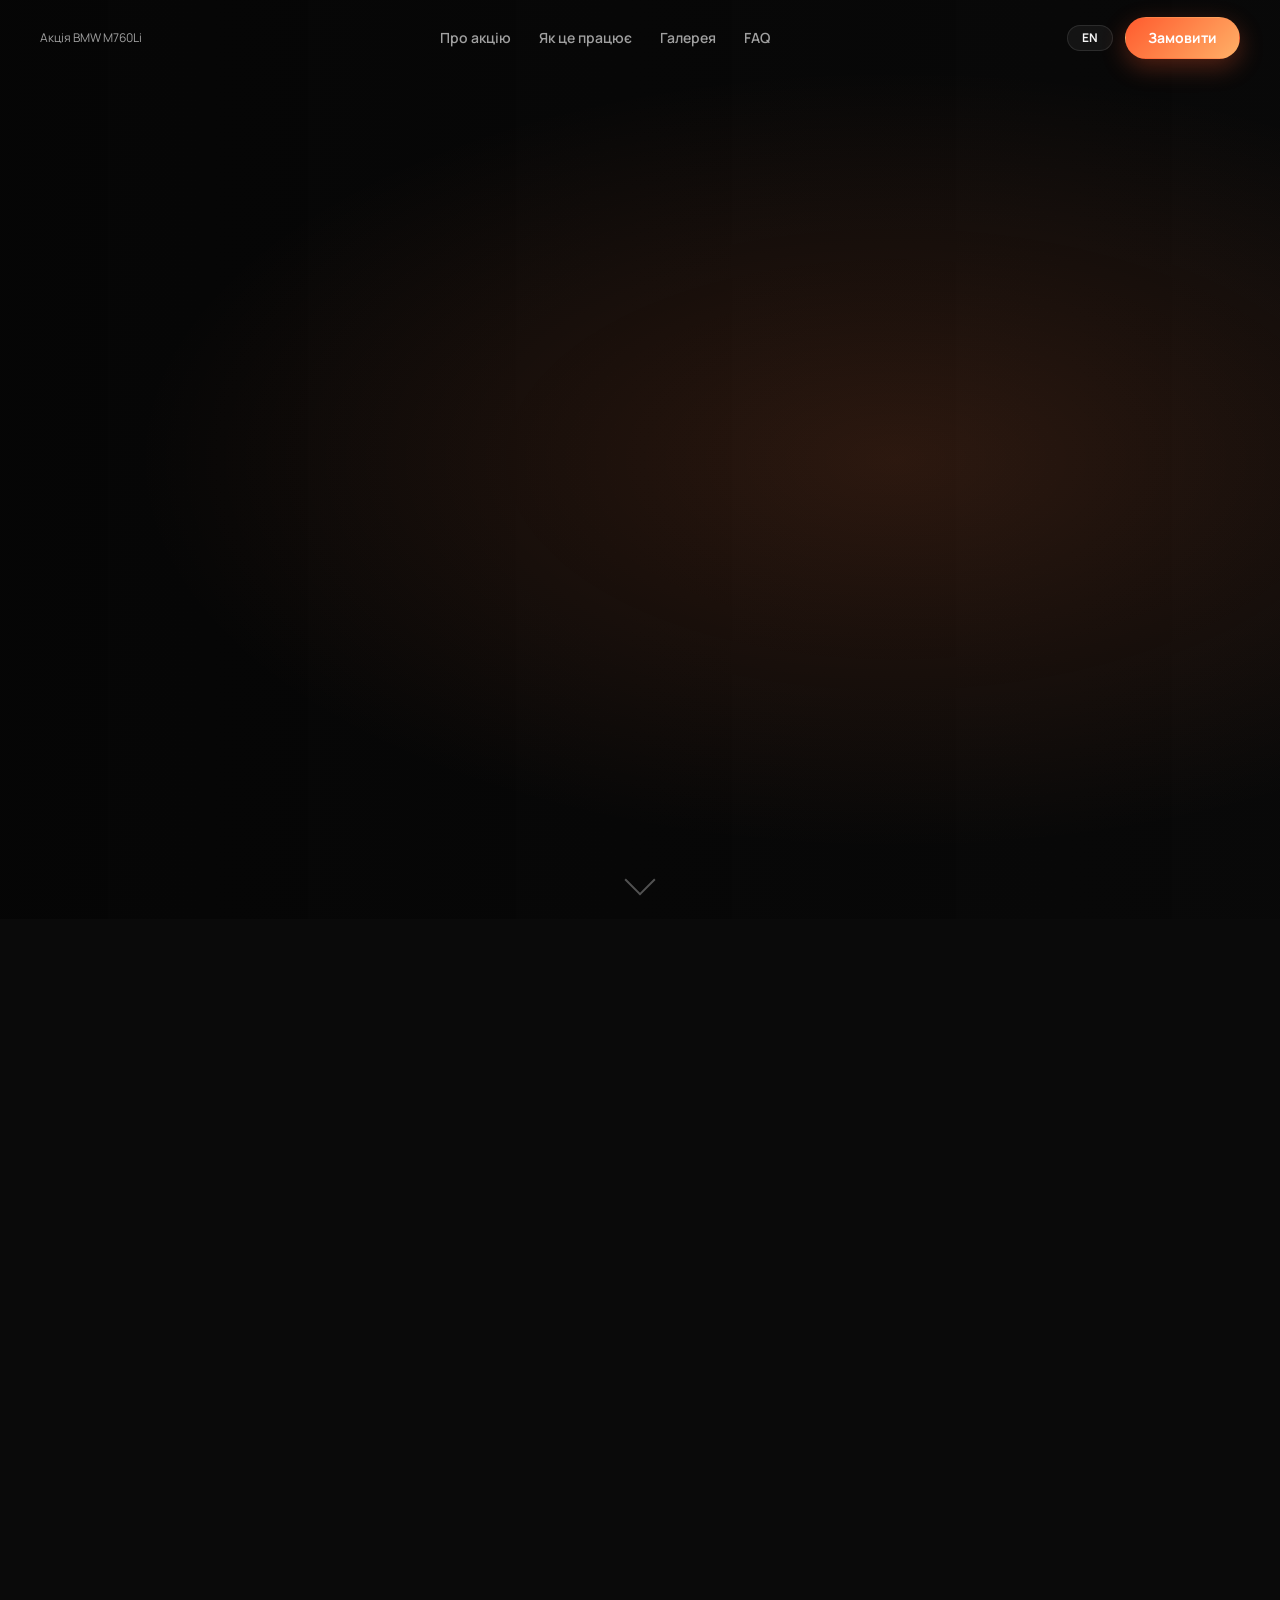
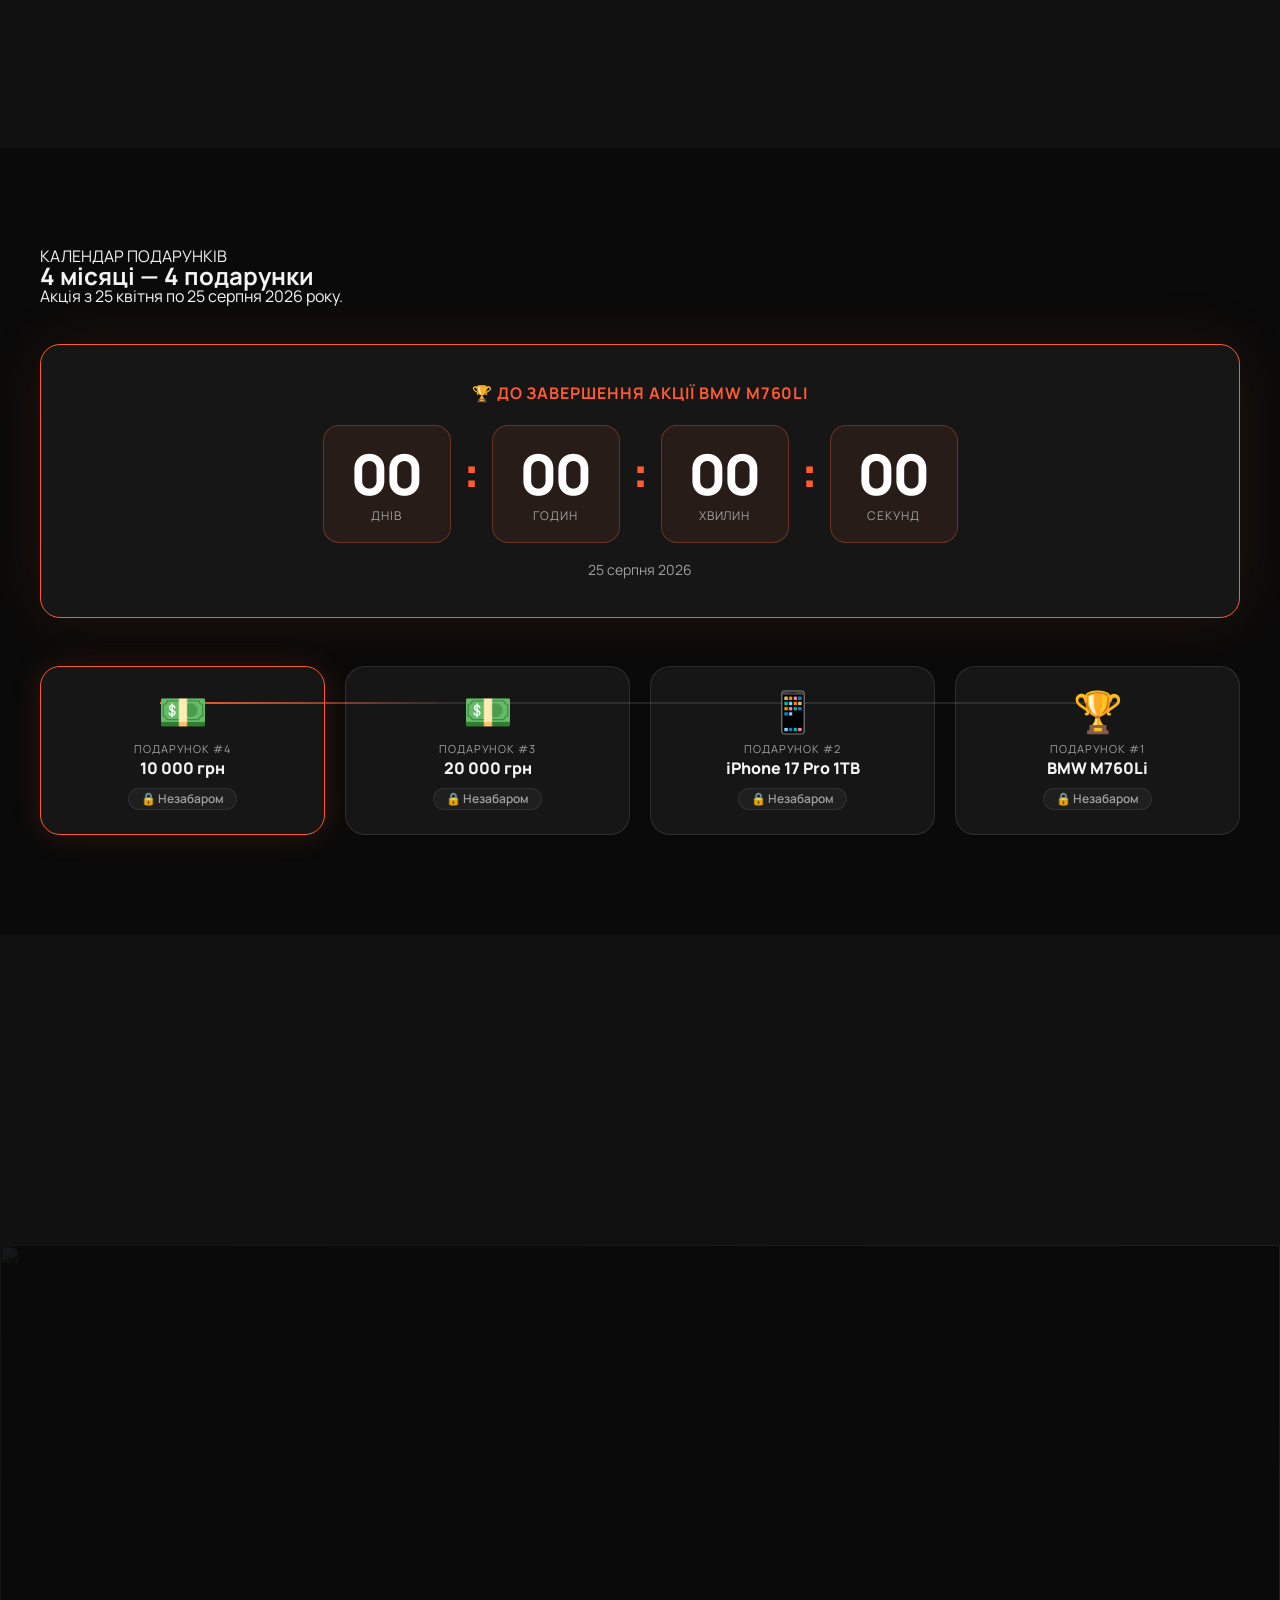
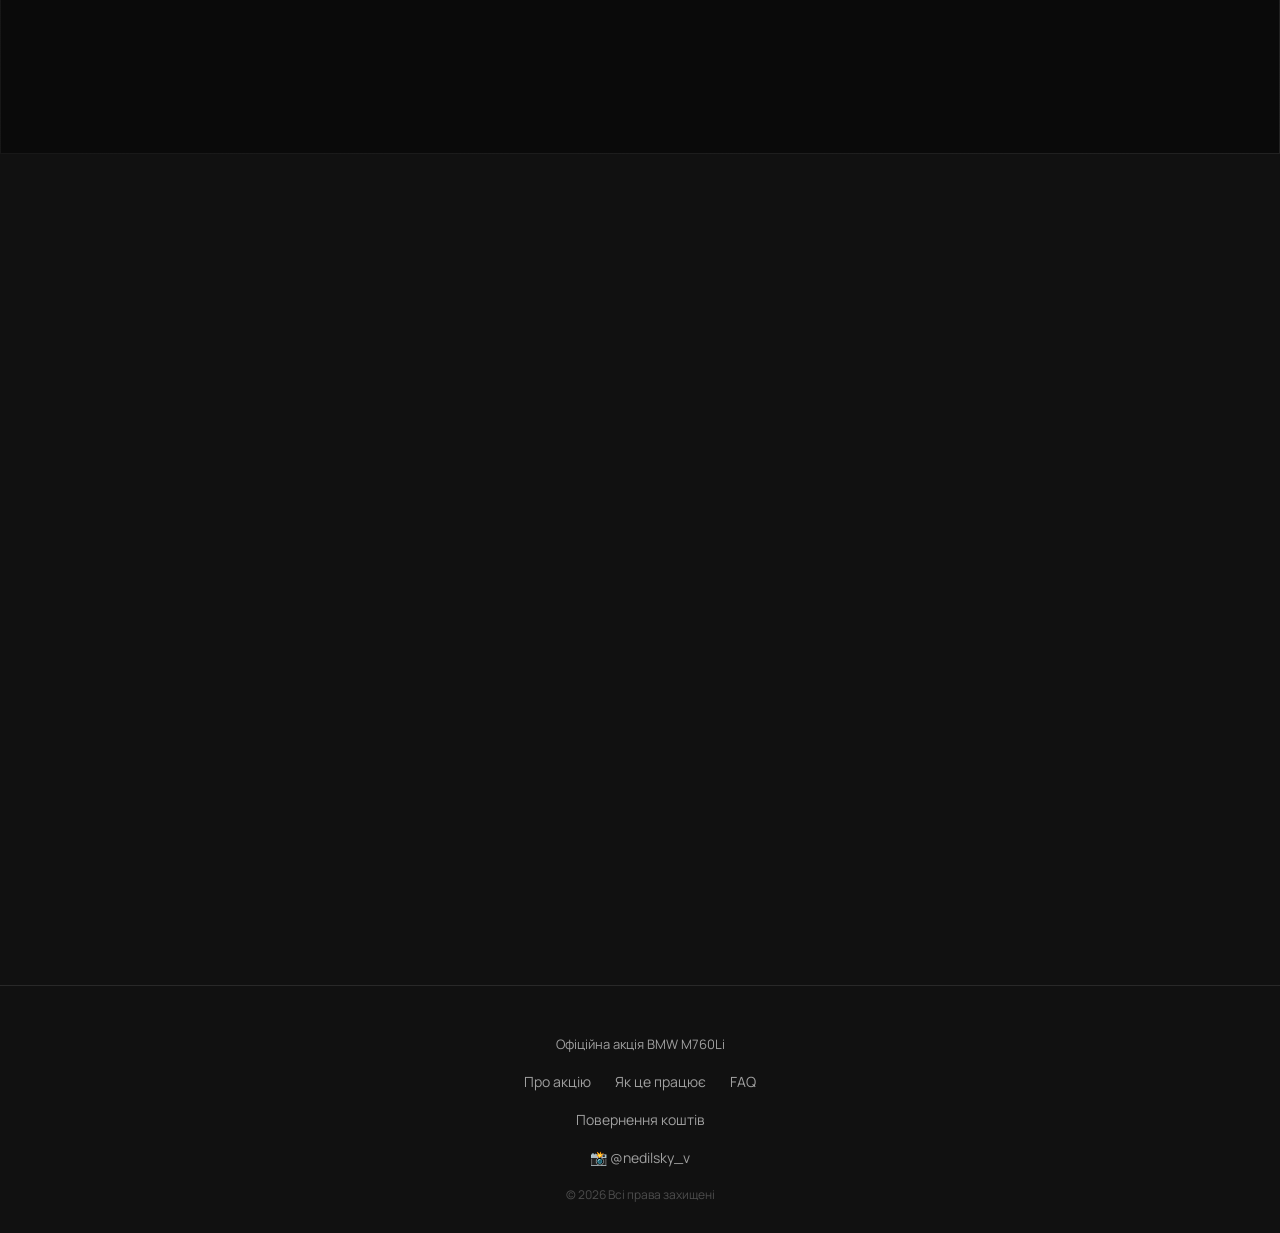
==== commit 08da8f4f: "Update index.html" ====
--- a/index.html
+++ b/index.html
@@ -35,7 +35,6 @@
         </div>
       </a>
 
-```
   <nav class="nav__links" id="navLinks">
     <a href="#about" class="nav-link" data-uk="Про акцію" data-en="About">Про акцію</a>
     <a href="#how" class="nav-link" data-uk="Як це працює" data-en="How it works">Як це працює</a>
@@ -61,13 +60,13 @@
   <a href="#faq" class="nav-link mobile-link" data-uk="FAQ" data-en="FAQ">FAQ</a>
   <a href="#pricing" class="btn btn--primary mobile-link" data-uk="Замовити" data-en="Order">Замовити</a>
 </div>
-```
+
 
   </header>
 
   <main>
 
-```
+
 <!-- ====== HERO з відео ====== -->
 <section class="hero" id="hero">
   <div class="hero__media">
@@ -488,7 +487,7 @@
     </div>
   </div>
 </section>
-```
+
 
   <!-- ====== ТАЙМЛАЙН АКЦІЇ ====== -->
 
@@ -512,7 +511,7 @@
       </div>
       <div class="timeline">
 
-```
+
     <div class="timeline-item active">
       <div class="timeline-card">
         <div class="timeline-prize">💵</div>
@@ -559,11 +558,11 @@
 
   </div>
 </div>
-```
+
 
   </section>
 
-```
+
 <!-- ====== FAQ ====== -->
 <section class="section section--dark" id="faq">
   <div class="container faq-wrap">
@@ -587,7 +586,7 @@
     <a href="#pricing" class="btn btn--primary btn--lg" data-uk="🛒 Замовити зараз" data-en="🛒 Order Now">🛒 Замовити зараз</a>
   </div>
 </section>
-```
+
 
   </main>
 
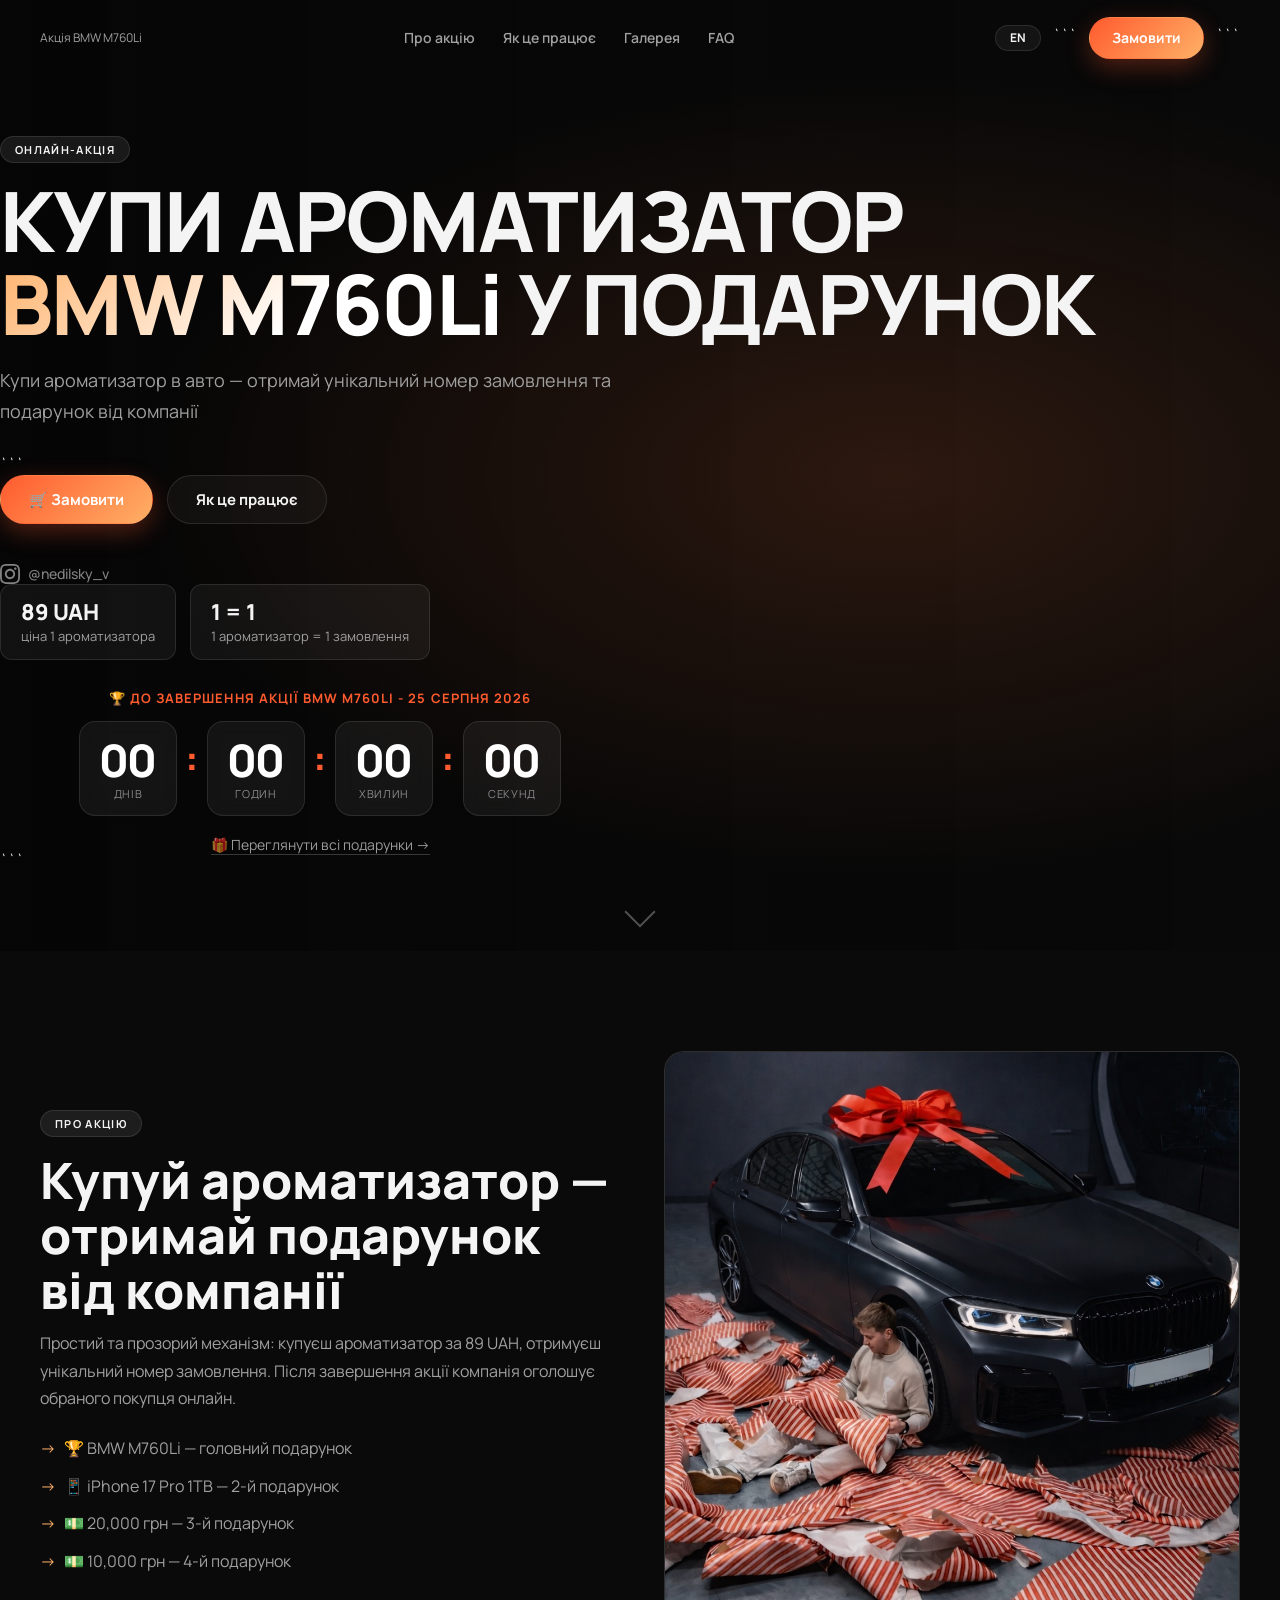
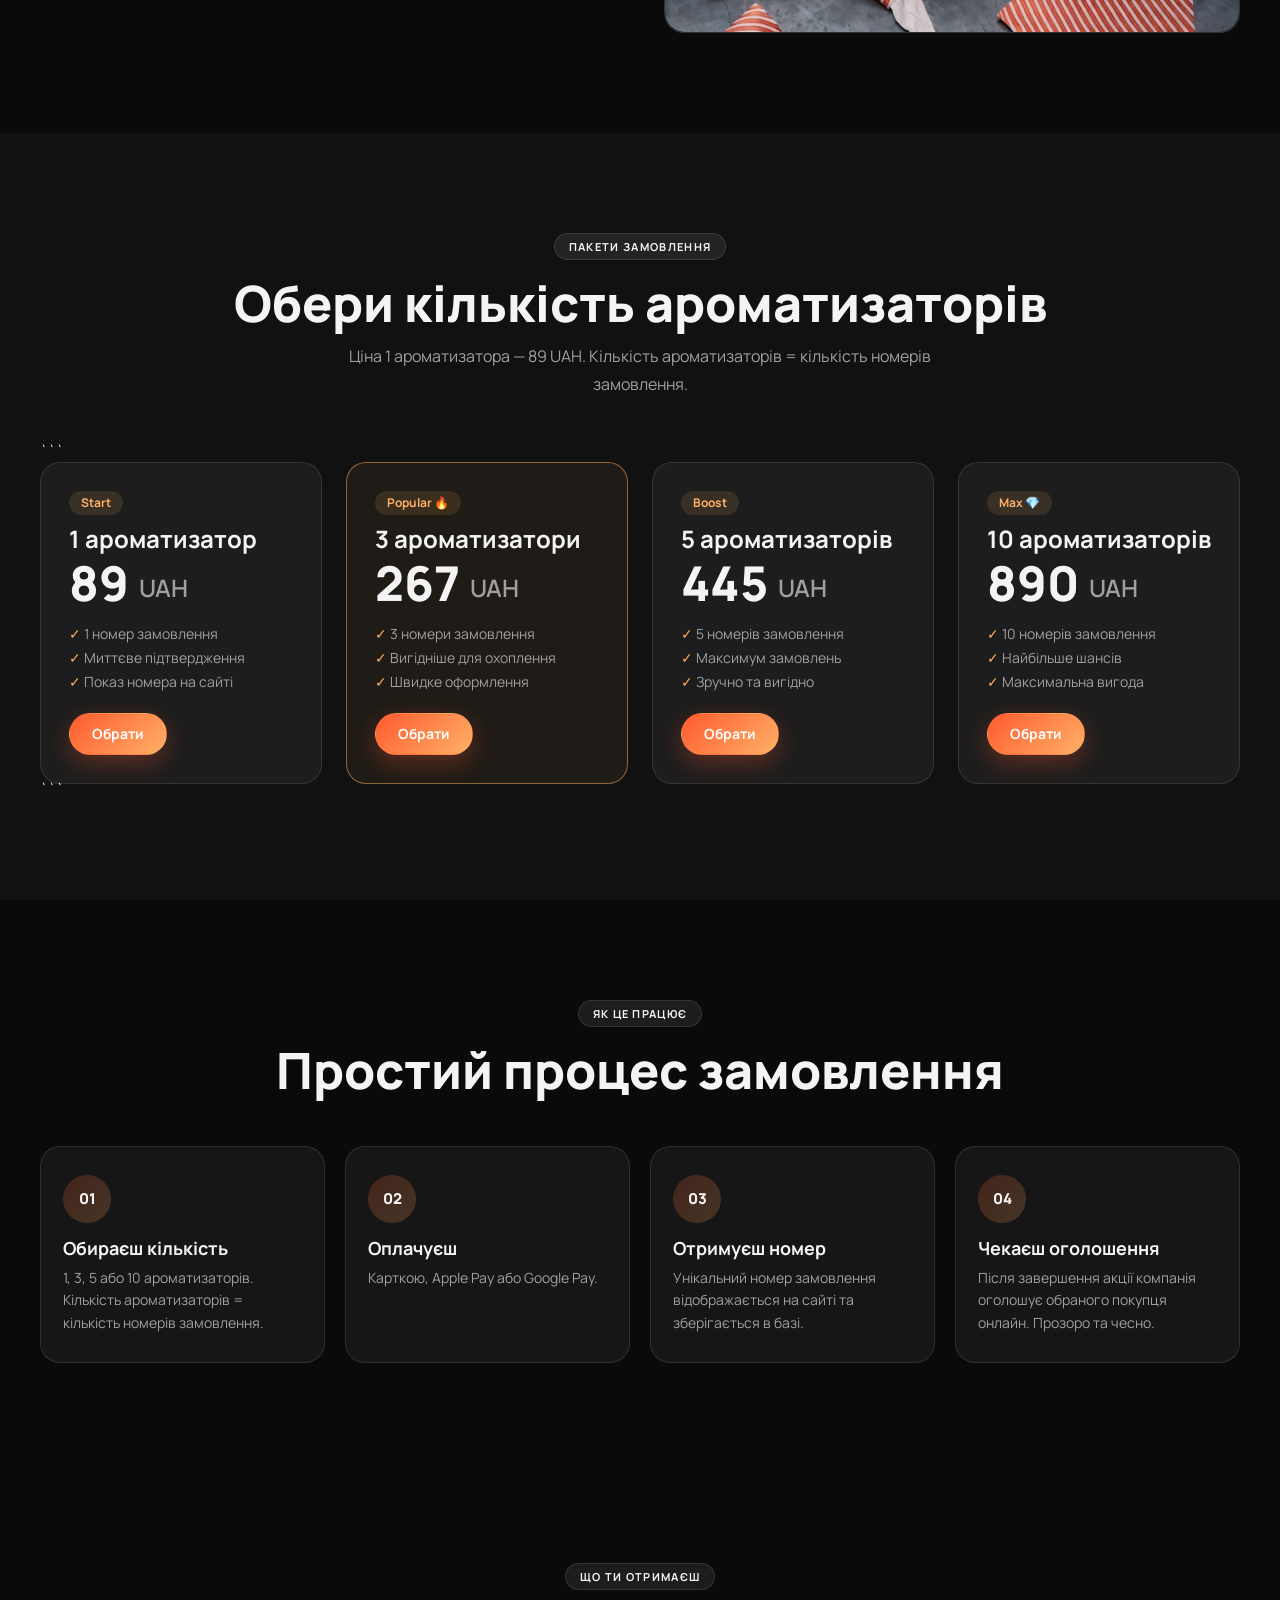
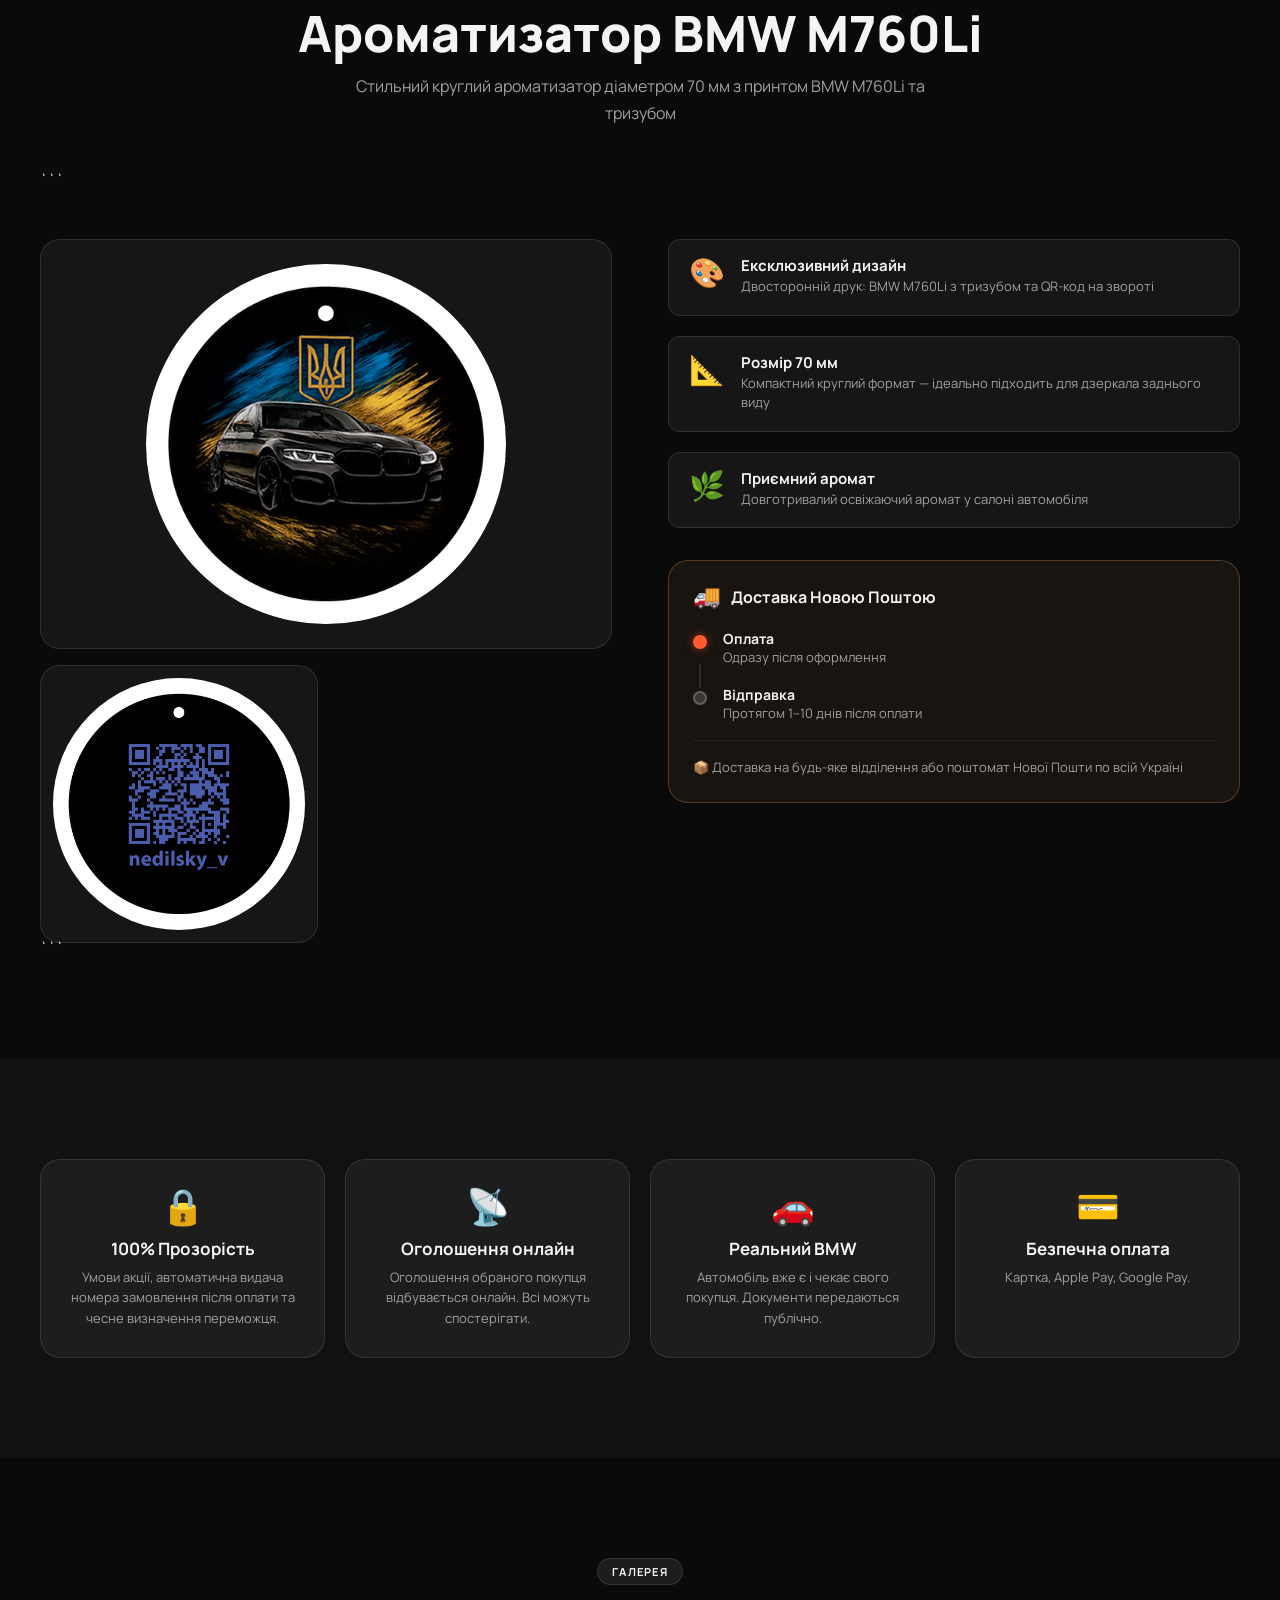
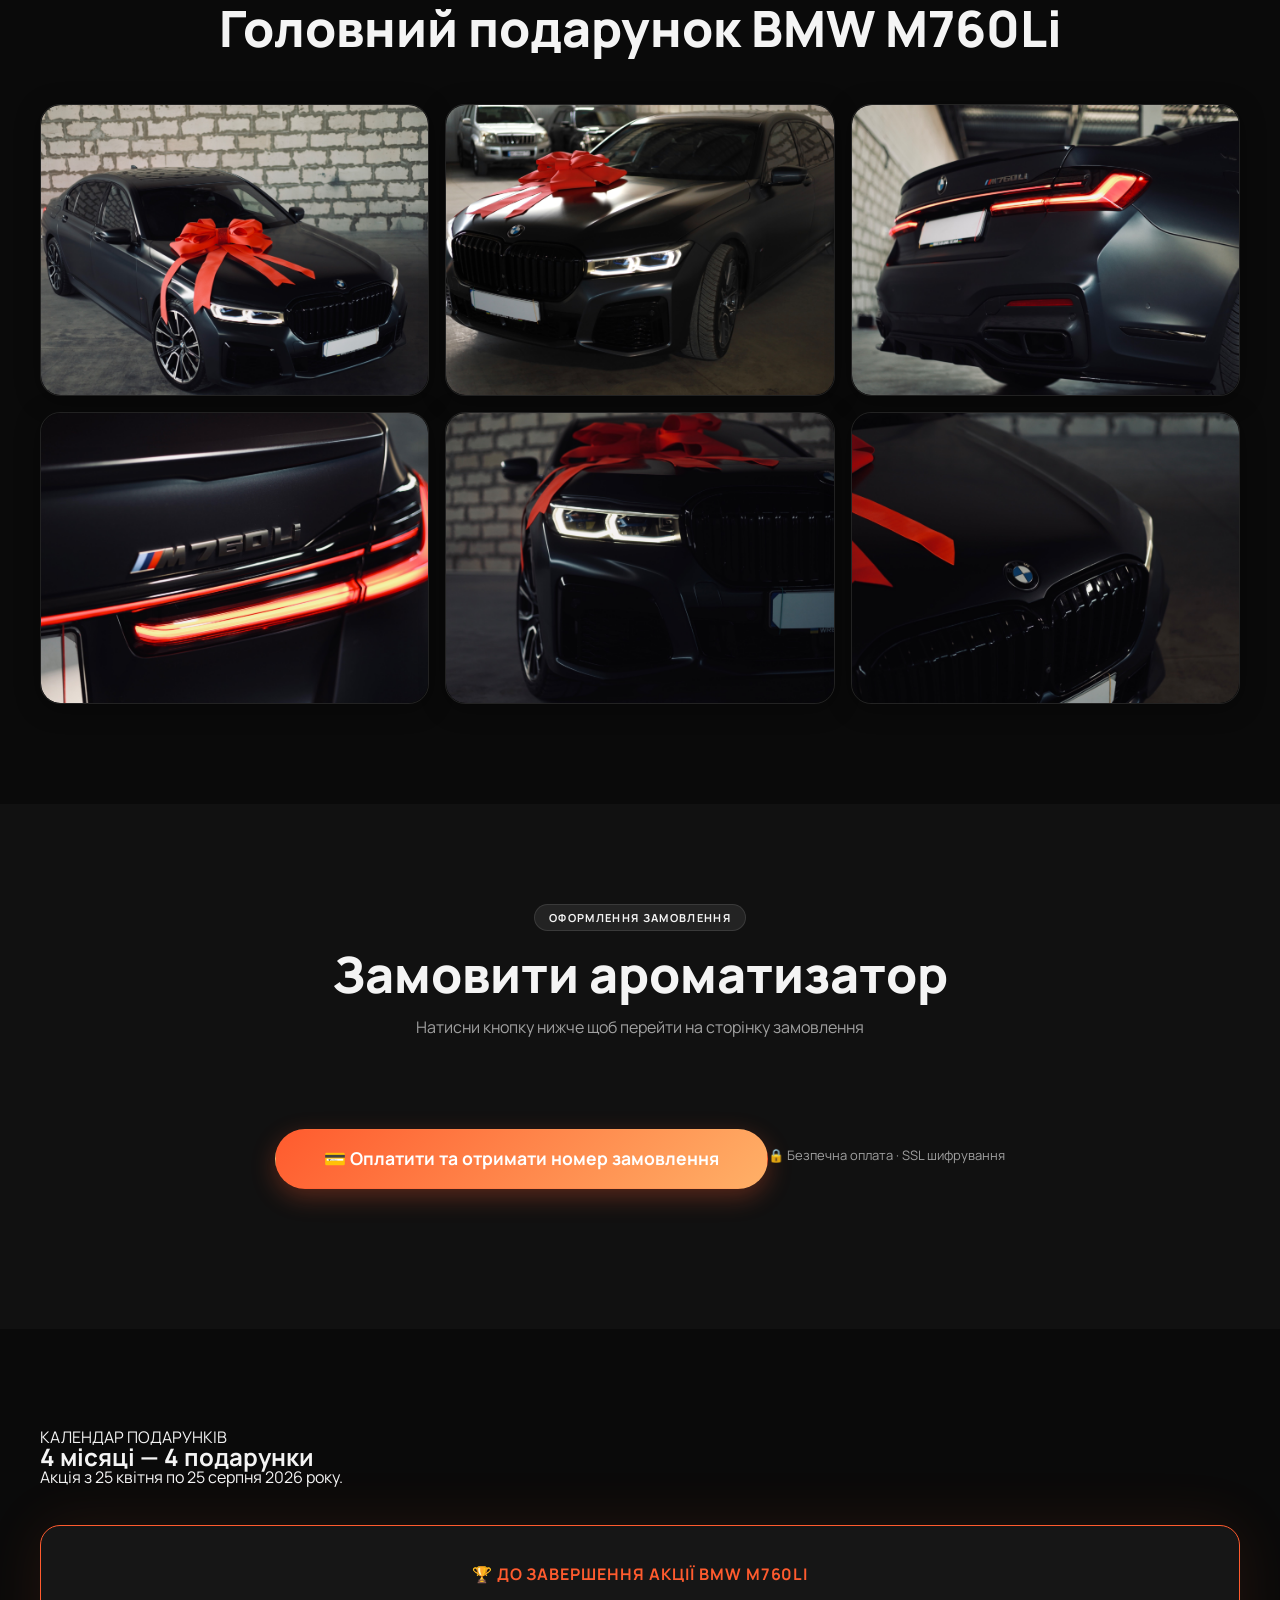
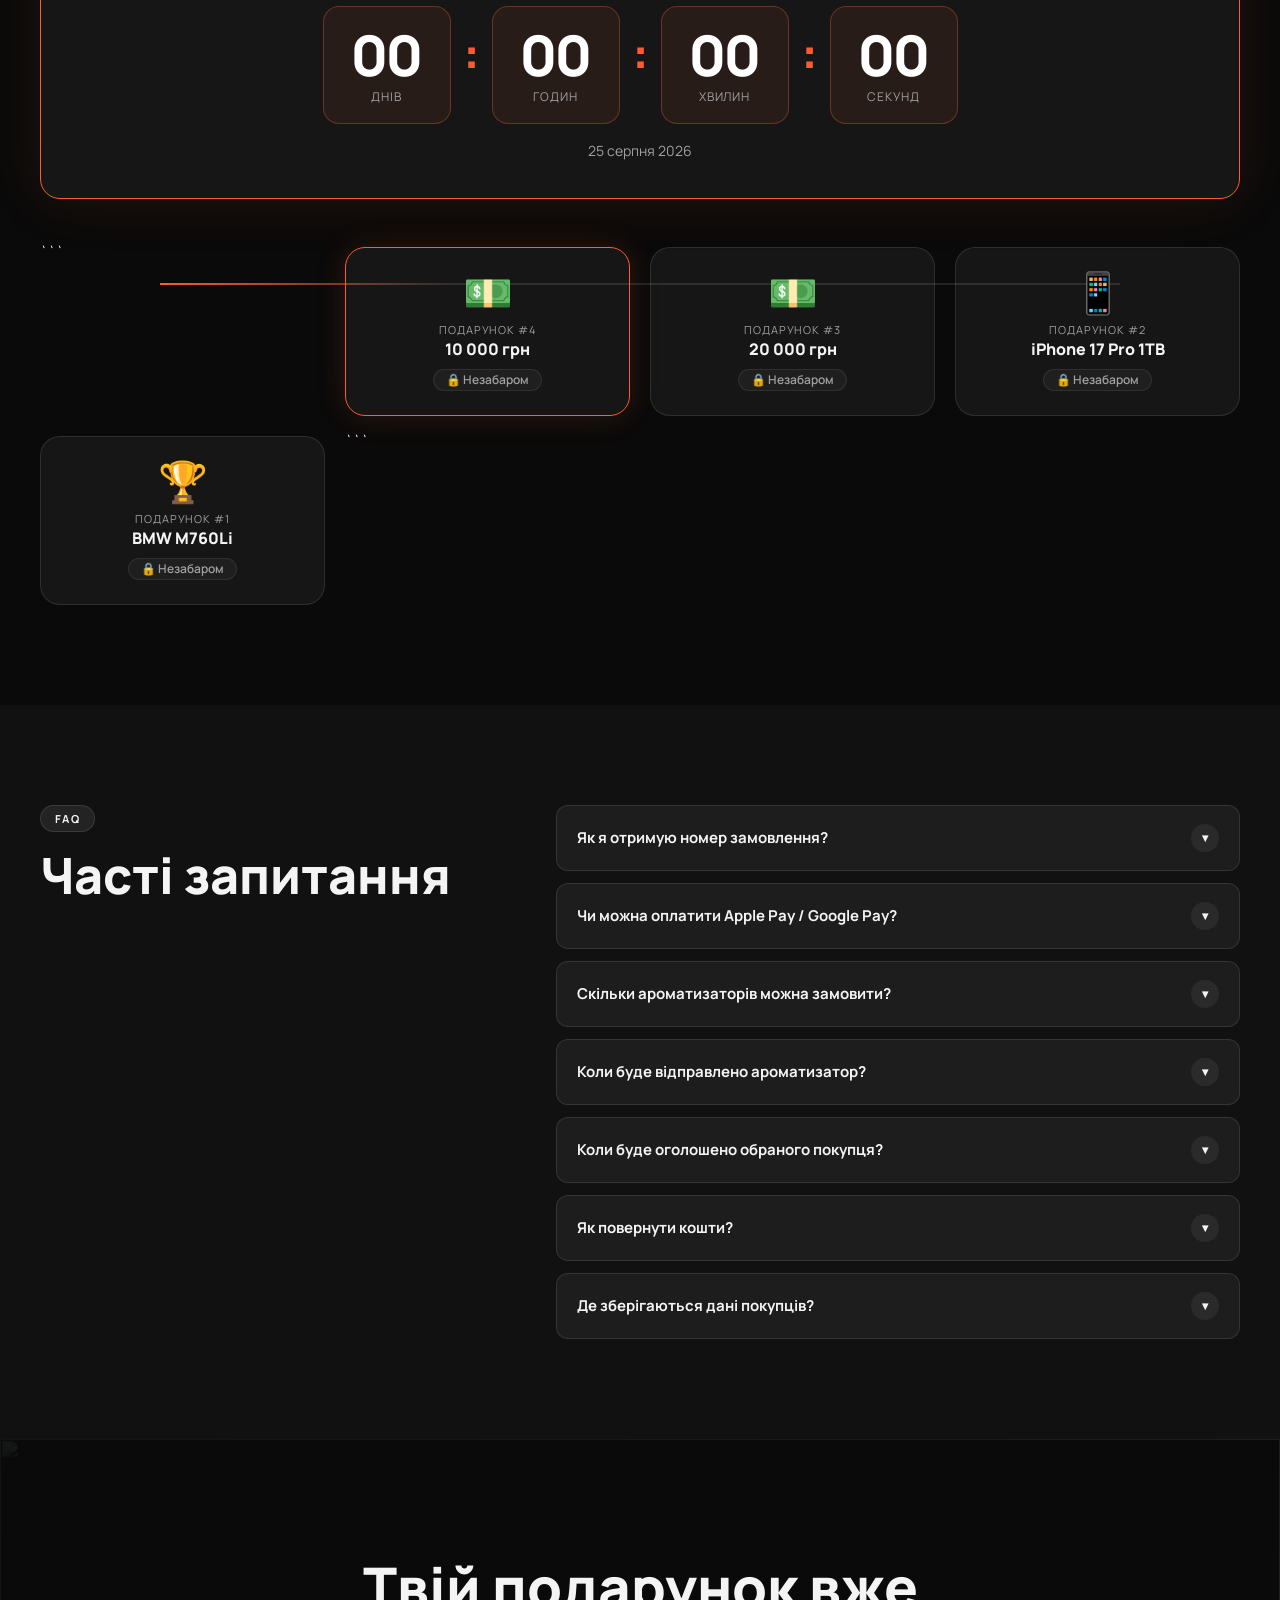
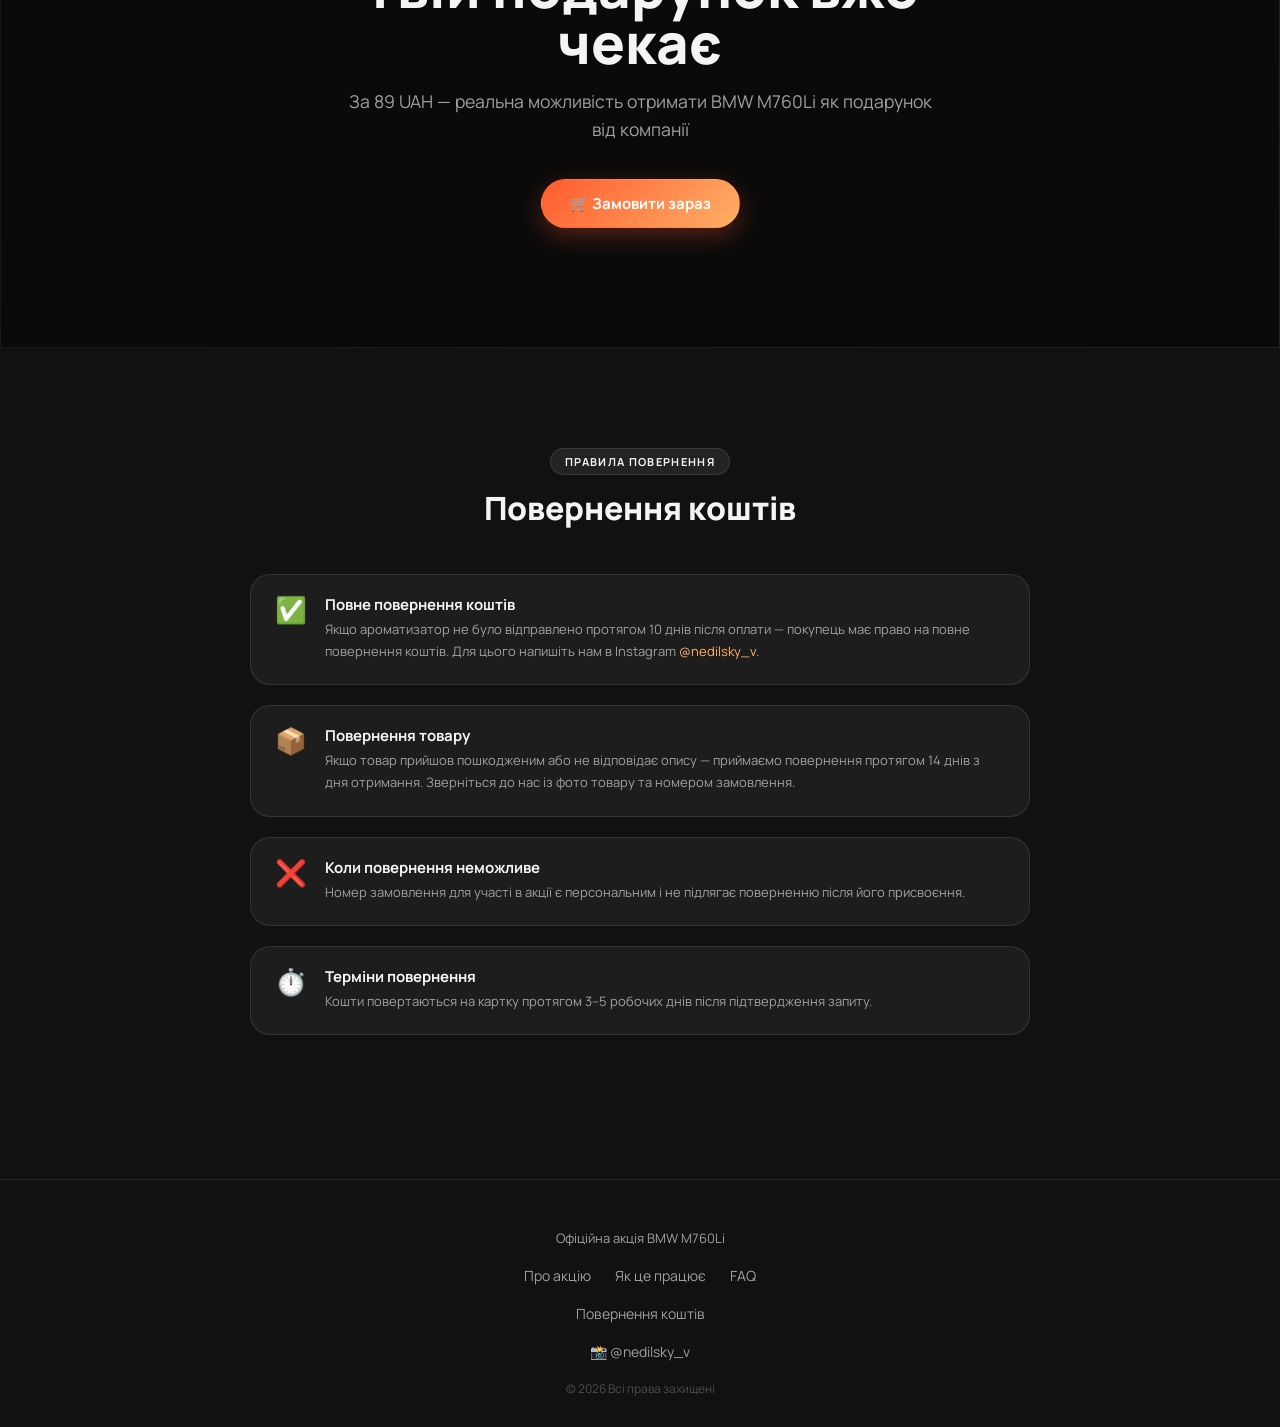
==== commit 3ad68a8a: "Update index.html" ====
--- a/index.html
+++ b/index.html
@@ -44,15 +44,19 @@
 
   <div class="nav__actions">
     <button class="lang-btn" id="langBtn">EN</button>
-    
-    <a href="#pricing" class="btn btn--primary nav-cta" data-uk="Замовити" data-en="Order">Замовити</a>
-    <button class="burger" id="burgerBtn" aria-label="Меню">
-      <span></span><span></span><span></span>
-    </button>
+
+```
+<a href="#pricing" class="btn btn--primary nav-cta" data-uk="Замовити" data-en="Order">Замовити</a>
+<button class="burger" id="burgerBtn" aria-label="Меню">
+  <span></span><span></span><span></span>
+</button>
+```
+
   </div>
 </div>
 
 <!-- Mobile nav -->
+
 <div class="mobile-nav" id="mobileNav">
   <a href="#about" class="nav-link mobile-link" data-uk="Про акцію" data-en="About">Про акцію</a>
   <a href="#how" class="nav-link mobile-link" data-uk="Як це працює" data-en="How it works">Як це працює</a>
@@ -61,13 +65,12 @@
   <a href="#pricing" class="btn btn--primary mobile-link" data-uk="Замовити" data-en="Order">Замовити</a>
 </div>
 
-
   </header>
 
   <main>
 
-
 <!-- ====== HERO з відео ====== -->
+
 <section class="hero" id="hero">
   <div class="hero__media">
     <!--
@@ -101,44 +104,47 @@
         Купи ароматизатор в авто — отримай унікальний номер замовлення та подарунок від компанії
       </p>
 
-      <div class="hero__actions">
-        <a href="#pricing" class="btn btn--primary btn--lg" data-uk="🛒 Замовити" data-en="🛒 Order">🛒 Замовити</a>
-        <a href="#how" class="btn btn--ghost btn--lg" data-uk="Як це працює" data-en="How it works">Як це працює</a>
-      </div>
-      <div class="hero__social">
-        <a href="https://www.instagram.com/nedilsky_v/" target="_blank" class="hero__social-link">
-          <svg width="20" height="20" viewBox="0 0 24 24" fill="currentColor"><path d="M12 2.163c3.204 0 3.584.012 4.85.07 3.252.148 4.771 1.691 4.919 4.919.058 1.265.069 1.645.069 4.849 0 3.205-.012 3.584-.069 4.849-.149 3.225-1.664 4.771-4.919 4.919-1.266.058-1.644.07-4.85.07-3.204 0-3.584-.012-4.849-.07-3.26-.149-4.771-1.699-4.919-4.92-.058-1.265-.07-1.644-.07-4.849 0-3.204.013-3.583.07-4.849.149-3.227 1.664-4.771 4.919-4.919 1.266-.057 1.645-.069 4.849-.069zm0-2.163c-3.259 0-3.667.014-4.947.072-4.358.2-6.78 2.618-6.98 6.98-.059 1.281-.073 1.689-.073 4.948 0 3.259.014 3.668.072 4.948.2 4.358 2.618 6.78 6.98 6.98 1.281.058 1.689.072 4.948.072 3.259 0 3.668-.014 4.948-.072 4.354-.2 6.782-2.618 6.979-6.98.059-1.28.073-1.689.073-4.948 0-3.259-.014-3.667-.072-4.947-.196-4.354-2.617-6.78-6.979-6.98-1.281-.059-1.69-.073-4.949-.073zm0 5.838c-3.403 0-6.162 2.759-6.162 6.162s2.759 6.163 6.162 6.163 6.162-2.759 6.162-6.163c0-3.403-2.759-6.162-6.162-6.162zm0 10.162c-2.209 0-4-1.79-4-4 0-2.209 1.791-4 4-4s4 1.791 4 4c0 2.21-1.791 4-4 4zm6.406-11.845c-.796 0-1.441.645-1.441 1.44s.645 1.44 1.441 1.44c.795 0 1.439-.645 1.439-1.44s-.644-1.44-1.439-1.44z"/></svg>
-          @nedilsky_v
-        </a>
-      </div>
-
-      <div class="hero__stats">
-        <article>
-          <strong>89 UAH</strong>
-          <span data-uk="ціна 1 ароматизатора" data-en="price per freshener">ціна 1 ароматизатора</span>
-        </article>
-        <article>
-          <strong>1 = 1</strong>
-          <span data-uk="1 ароматизатор = 1 замовлення" data-en="1 freshener = 1 order number">1 ароматизатор = 1 замовлення</span>
-        </article>
-      </div>
-
-      <!-- ВЕЛИКИЙ ТАЙМЕР ПІД СТАТИСТИКОЮ -->
-      <div class="hero-countdown-wrap">
-        <div class="hero-countdown-label" id="heroCountdownLabel">⏳ До подарунку #4 — 10 000 грн</div>
-        <div class="hero-countdown-boxes" id="heroCountdown">
-          <div class="hero-cd-box"><span class="hero-cd-num" id="hcd-d">00</span><span class="hero-cd-lbl">днів</span></div>
-          <div class="hero-cd-sep">:</div>
-          <div class="hero-cd-box"><span class="hero-cd-num" id="hcd-h">00</span><span class="hero-cd-lbl">годин</span></div>
-          <div class="hero-cd-sep">:</div>
-          <div class="hero-cd-box"><span class="hero-cd-num" id="hcd-m">00</span><span class="hero-cd-lbl">хвилин</span></div>
-          <div class="hero-cd-sep">:</div>
-          <div class="hero-cd-box"><span class="hero-cd-num" id="hcd-s">00</span><span class="hero-cd-lbl">секунд</span></div>
-        </div>
-        <a href="#timeline" class="hero-countdown-link">🎁 Переглянути всі подарунки →</a>
-      </div>
-
-    </div>
+```
+  <div class="hero__actions">
+    <a href="#pricing" class="btn btn--primary btn--lg" data-uk="🛒 Замовити" data-en="🛒 Order">🛒 Замовити</a>
+    <a href="#how" class="btn btn--ghost btn--lg" data-uk="Як це працює" data-en="How it works">Як це працює</a>
+  </div>
+  <div class="hero__social">
+    <a href="https://www.instagram.com/nedilsky_v/" target="_blank" class="hero__social-link">
+      <svg width="20" height="20" viewBox="0 0 24 24" fill="currentColor"><path d="M12 2.163c3.204 0 3.584.012 4.85.07 3.252.148 4.771 1.691 4.919 4.919.058 1.265.069 1.645.069 4.849 0 3.205-.012 3.584-.069 4.849-.149 3.225-1.664 4.771-4.919 4.919-1.266.058-1.644.07-4.85.07-3.204 0-3.584-.012-4.849-.07-3.26-.149-4.771-1.699-4.919-4.92-.058-1.265-.07-1.644-.07-4.849 0-3.204.013-3.583.07-4.849.149-3.227 1.664-4.771 4.919-4.919 1.266-.057 1.645-.069 4.849-.069zm0-2.163c-3.259 0-3.667.014-4.947.072-4.358.2-6.78 2.618-6.98 6.98-.059 1.281-.073 1.689-.073 4.948 0 3.259.014 3.668.072 4.948.2 4.358 2.618 6.78 6.98 6.98 1.281.058 1.689.072 4.948.072 3.259 0 3.668-.014 4.948-.072 4.354-.2 6.782-2.618 6.979-6.98.059-1.28.073-1.689.073-4.948 0-3.259-.014-3.667-.072-4.947-.196-4.354-2.617-6.78-6.979-6.98-1.281-.059-1.69-.073-4.949-.073zm0 5.838c-3.403 0-6.162 2.759-6.162 6.162s2.759 6.163 6.162 6.163 6.162-2.759 6.162-6.163c0-3.403-2.759-6.162-6.162-6.162zm0 10.162c-2.209 0-4-1.79-4-4 0-2.209 1.791-4 4-4s4 1.791 4 4c0 2.21-1.791 4-4 4zm6.406-11.845c-.796 0-1.441.645-1.441 1.44s.645 1.44 1.441 1.44c.795 0 1.439-.645 1.439-1.44s-.644-1.44-1.439-1.44z"/></svg>
+      @nedilsky_v
+    </a>
+  </div>
+
+  <div class="hero__stats">
+    <article>
+      <strong>89 UAH</strong>
+      <span data-uk="ціна 1 ароматизатора" data-en="price per freshener">ціна 1 ароматизатора</span>
+    </article>
+    <article>
+      <strong>1 = 1</strong>
+      <span data-uk="1 ароматизатор = 1 замовлення" data-en="1 freshener = 1 order number">1 ароматизатор = 1 замовлення</span>
+    </article>
+  </div>
+
+  <!-- ВЕЛИКИЙ ТАЙМЕР ПІД СТАТИСТИКОЮ -->
+  <div class="hero-countdown-wrap">
+    <div class="hero-countdown-label" id="heroCountdownLabel">⏳ До подарунку #4 — 10 000 грн</div>
+    <div class="hero-countdown-boxes" id="heroCountdown">
+      <div class="hero-cd-box"><span class="hero-cd-num" id="hcd-d">00</span><span class="hero-cd-lbl">днів</span></div>
+      <div class="hero-cd-sep">:</div>
+      <div class="hero-cd-box"><span class="hero-cd-num" id="hcd-h">00</span><span class="hero-cd-lbl">годин</span></div>
+      <div class="hero-cd-sep">:</div>
+      <div class="hero-cd-box"><span class="hero-cd-num" id="hcd-m">00</span><span class="hero-cd-lbl">хвилин</span></div>
+      <div class="hero-cd-sep">:</div>
+      <div class="hero-cd-box"><span class="hero-cd-num" id="hcd-s">00</span><span class="hero-cd-lbl">секунд</span></div>
+    </div>
+    <a href="#timeline" class="hero-countdown-link">🎁 Переглянути всі подарунки →</a>
+  </div>
+
+</div>
+```
+
   </div>
 
   <div class="hero__scroll-hint">
@@ -147,6 +153,7 @@
 </section>
 
 <!-- ====== ПРО АКЦІЮ ====== -->
+
 <section class="section" id="about">
   <div class="container grid-two">
     <div class="reveal">
@@ -169,6 +176,7 @@
 </section>
 
 <!-- ====== ПАКЕТИ ====== -->
+
 <section class="section section--dark" id="pricing">
   <div class="container">
     <div class="section-head center reveal">
@@ -177,59 +185,63 @@
       <p class="section__text" data-uk="Ціна 1 ароматизатора — 89 UAH. Кількість ароматизаторів = кількість номерів замовлення." data-en="Price per freshener — 89 UAH. Number of fresheners = number of order numbers.">Ціна 1 ароматизатора — 89 UAH. Кількість ароматизаторів = кількість номерів замовлення.</p>
     </div>
 
-    <div class="pricing-grid pricing-grid--4">
-      <article class="price-card reveal">
-        <p class="price-card__tag" data-uk="Start" data-en="Start">Start</p>
-        <h3 data-uk="1 ароматизатор" data-en="1 freshener">1 ароматизатор</h3>
-        <div class="price-card__price">89 <span class="price-currency">UAH</span></div>
-        <ul>
-          <li data-uk="1 номер замовлення" data-en="1 order number">1 номер замовлення</li>
-          <li data-uk="Миттєве підтвердження" data-en="Instant confirmation">Миттєве підтвердження</li>
-          <li data-uk="Показ номера на сайті" data-en="Number shown on site">Показ номера на сайті</li>
-        </ul>
-        <button class="btn btn--primary package-btn" data-qty="1" data-price="89" data-uk="Обрати" data-en="Choose">Обрати</button>
-      </article>
-
-      <article class="price-card price-card--featured reveal">
-        <p class="price-card__tag" data-uk="Popular 🔥" data-en="Popular 🔥">Popular 🔥</p>
-        <h3 data-uk="3 ароматизатори" data-en="3 fresheners">3 ароматизатори</h3>
-        <div class="price-card__price">267 <span class="price-currency">UAH</span></div>
-        <ul>
-          <li data-uk="3 номери замовлення" data-en="3 order numbers">3 номери замовлення</li>
-          <li data-uk="Вигідніше для охоплення" data-en="Better odds">Вигідніше для охоплення</li>
-          <li data-uk="Швидке оформлення" data-en="Quick checkout">Швидке оформлення</li>
-        </ul>
-        <button class="btn btn--primary package-btn" data-qty="3" data-price="267" data-uk="Обрати" data-en="Choose">Обрати</button>
-      </article>
-
-      <article class="price-card reveal">
-        <p class="price-card__tag" data-uk="Boost" data-en="Boost">Boost</p>
-        <h3 data-uk="5 ароматизаторів" data-en="5 fresheners">5 ароматизаторів</h3>
-        <div class="price-card__price">445 <span class="price-currency">UAH</span></div>
-        <ul>
-          <li data-uk="5 номерів замовлення" data-en="5 order numbers">5 номерів замовлення</li>
-          <li data-uk="Максимум замовлень" data-en="Maximum orders">Максимум замовлень</li>
-          <li data-uk="Зручно та вигідно" data-en="Convenient and profitable">Зручно та вигідно</li>
-        </ul>
-        <button class="btn btn--primary package-btn" data-qty="5" data-price="445" data-uk="Обрати" data-en="Choose">Обрати</button>
-      </article>
-
-      <article class="price-card price-card--max reveal">
-        <p class="price-card__tag" data-uk="Max 💎" data-en="Max 💎">Max 💎</p>
-        <h3 data-uk="10 ароматизаторів" data-en="10 fresheners">10 ароматизаторів</h3>
-        <div class="price-card__price">890 <span class="price-currency">UAH</span></div>
-        <ul>
-          <li data-uk="10 номерів замовлення" data-en="10 order numbers">10 номерів замовлення</li>
-          <li data-uk="Найбільше шансів" data-en="Best odds">Найбільше шансів</li>
-          <li data-uk="Максимальна вигода" data-en="Maximum value">Максимальна вигода</li>
-        </ul>
-        <button class="btn btn--primary package-btn" data-qty="10" data-price="890" data-uk="Обрати" data-en="Choose">Обрати</button>
-      </article>
-    </div>
+```
+<div class="pricing-grid pricing-grid--4">
+  <article class="price-card reveal">
+    <p class="price-card__tag" data-uk="Start" data-en="Start">Start</p>
+    <h3 data-uk="1 ароматизатор" data-en="1 freshener">1 ароматизатор</h3>
+    <div class="price-card__price">89 <span class="price-currency">UAH</span></div>
+    <ul>
+      <li data-uk="1 номер замовлення" data-en="1 order number">1 номер замовлення</li>
+      <li data-uk="Миттєве підтвердження" data-en="Instant confirmation">Миттєве підтвердження</li>
+      <li data-uk="Показ номера на сайті" data-en="Number shown on site">Показ номера на сайті</li>
+    </ul>
+    <button class="btn btn--primary package-btn" data-qty="1" data-price="89" data-uk="Обрати" data-en="Choose">Обрати</button>
+  </article>
+
+  <article class="price-card price-card--featured reveal">
+    <p class="price-card__tag" data-uk="Popular 🔥" data-en="Popular 🔥">Popular 🔥</p>
+    <h3 data-uk="3 ароматизатори" data-en="3 fresheners">3 ароматизатори</h3>
+    <div class="price-card__price">267 <span class="price-currency">UAH</span></div>
+    <ul>
+      <li data-uk="3 номери замовлення" data-en="3 order numbers">3 номери замовлення</li>
+      <li data-uk="Вигідніше для охоплення" data-en="Better odds">Вигідніше для охоплення</li>
+      <li data-uk="Швидке оформлення" data-en="Quick checkout">Швидке оформлення</li>
+    </ul>
+    <button class="btn btn--primary package-btn" data-qty="3" data-price="267" data-uk="Обрати" data-en="Choose">Обрати</button>
+  </article>
+
+  <article class="price-card reveal">
+    <p class="price-card__tag" data-uk="Boost" data-en="Boost">Boost</p>
+    <h3 data-uk="5 ароматизаторів" data-en="5 fresheners">5 ароматизаторів</h3>
+    <div class="price-card__price">445 <span class="price-currency">UAH</span></div>
+    <ul>
+      <li data-uk="5 номерів замовлення" data-en="5 order numbers">5 номерів замовлення</li>
+      <li data-uk="Максимум замовлень" data-en="Maximum orders">Максимум замовлень</li>
+      <li data-uk="Зручно та вигідно" data-en="Convenient and profitable">Зручно та вигідно</li>
+    </ul>
+    <button class="btn btn--primary package-btn" data-qty="5" data-price="445" data-uk="Обрати" data-en="Choose">Обрати</button>
+  </article>
+
+  <article class="price-card price-card--max reveal">
+    <p class="price-card__tag" data-uk="Max 💎" data-en="Max 💎">Max 💎</p>
+    <h3 data-uk="10 ароматизаторів" data-en="10 fresheners">10 ароматизаторів</h3>
+    <div class="price-card__price">890 <span class="price-currency">UAH</span></div>
+    <ul>
+      <li data-uk="10 номерів замовлення" data-en="10 order numbers">10 номерів замовлення</li>
+      <li data-uk="Найбільше шансів" data-en="Best odds">Найбільше шансів</li>
+      <li data-uk="Максимальна вигода" data-en="Maximum value">Максимальна вигода</li>
+    </ul>
+    <button class="btn btn--primary package-btn" data-qty="10" data-price="890" data-uk="Обрати" data-en="Choose">Обрати</button>
+  </article>
+</div>
+```
+
   </div>
 </section>
 
 <!-- ====== ЯК ЦЕ ПРАЦЮЄ ====== -->
+
 <section class="section" id="how">
   <div class="container">
     <div class="section-head center reveal">
@@ -262,6 +274,7 @@
 </section>
 
 <!-- ====== ПРО АРОМАТИЗАТОР ====== -->
+
 <section class="section" id="product">
   <div class="container">
     <div class="section-head center reveal">
@@ -270,74 +283,78 @@
       <p class="section__text" data-uk="Стильний круглий ароматизатор діаметром 70 мм з принтом BMW M760Li та тризубом" data-en="Stylish round air freshener 70mm diameter with BMW M760Li and trident print">Стильний круглий ароматизатор діаметром 70 мм з принтом BMW M760Li та тризубом</p>
     </div>
 
-    <div class="product-grid reveal">
-      <!-- Фото товару -->
-      <div class="product-images">
-        <div class="product-img-main">
-          <img src="assets/aroma-front.png" alt="Ароматизатор BMW M760Li — лицева сторона" loading="lazy" />
-        </div>
-        <div class="product-img-back">
-          <img src="assets/aroma-back.png" alt="Ароматизатор BMW M760Li — зворотня сторона" loading="lazy" />
-        </div>
-      </div>
-
-      <!-- Інфо про товар -->
-      <div class="product-info">
-        <div class="product-features">
-          <div class="product-feature">
-            <span class="product-feature__icon">🎨</span>
-            <div>
-              <strong data-uk="Ексклюзивний дизайн" data-en="Exclusive design">Ексклюзивний дизайн</strong>
-              <p data-uk="Двосторонній друк: BMW M760Li з тризубом та QR-код на звороті" data-en="Double-sided print: BMW M760Li with trident and QR code on the back">Двосторонній друк: BMW M760Li з тризубом та QR-код на звороті</p>
-            </div>
+```
+<div class="product-grid reveal">
+  <!-- Фото товару -->
+  <div class="product-images">
+    <div class="product-img-main">
+      <img src="assets/aroma-front.png" alt="Ароматизатор BMW M760Li — лицева сторона" loading="lazy" />
+    </div>
+    <div class="product-img-back">
+      <img src="assets/aroma-back.png" alt="Ароматизатор BMW M760Li — зворотня сторона" loading="lazy" />
+    </div>
+  </div>
+
+  <!-- Інфо про товар -->
+  <div class="product-info">
+    <div class="product-features">
+      <div class="product-feature">
+        <span class="product-feature__icon">🎨</span>
+        <div>
+          <strong data-uk="Ексклюзивний дизайн" data-en="Exclusive design">Ексклюзивний дизайн</strong>
+          <p data-uk="Двосторонній друк: BMW M760Li з тризубом та QR-код на звороті" data-en="Double-sided print: BMW M760Li with trident and QR code on the back">Двосторонній друк: BMW M760Li з тризубом та QR-код на звороті</p>
+        </div>
+      </div>
+      <div class="product-feature">
+        <span class="product-feature__icon">📐</span>
+        <div>
+          <strong data-uk="Розмір 70 мм" data-en="Size 70mm">Розмір 70 мм</strong>
+          <p data-uk="Компактний круглий формат — ідеально підходить для дзеркала заднього виду" data-en="Compact round format — perfect for rear-view mirror">Компактний круглий формат — ідеально підходить для дзеркала заднього виду</p>
+        </div>
+      </div>
+      <div class="product-feature">
+        <span class="product-feature__icon">🌿</span>
+        <div>
+          <strong data-uk="Приємний аромат" data-en="Pleasant scent">Приємний аромат</strong>
+          <p data-uk="Довготривалий освіжаючий аромат у салоні автомобіля" data-en="Long-lasting refreshing scent in your car interior">Довготривалий освіжаючий аромат у салоні автомобіля</p>
+        </div>
+      </div>
+    </div>
+
+    <!-- Доставка -->
+    <div class="delivery-box">
+      <div class="delivery-box__title">
+        <span>🚚</span>
+        <strong data-uk="Доставка Новою Поштою" data-en="Nova Poshta delivery">Доставка Новою Поштою</strong>
+      </div>
+      <div class="delivery-timeline">
+        <div class="delivery-step">
+          <div class="delivery-step__dot active"></div>
+          <div>
+            <strong data-uk="Оплата" data-en="Payment">Оплата</strong>
+            <span data-uk="Одразу після оформлення" data-en="Right after checkout">Одразу після оформлення</span>
           </div>
-          <div class="product-feature">
-            <span class="product-feature__icon">📐</span>
-            <div>
-              <strong data-uk="Розмір 70 мм" data-en="Size 70mm">Розмір 70 мм</strong>
-              <p data-uk="Компактний круглий формат — ідеально підходить для дзеркала заднього виду" data-en="Compact round format — perfect for rear-view mirror">Компактний круглий формат — ідеально підходить для дзеркала заднього виду</p>
-            </div>
+        </div>
+        <div class="delivery-line"></div>
+        <div class="delivery-step">
+          <div class="delivery-step__dot"></div>
+          <div>
+            <strong data-uk="Відправка" data-en="Shipping">Відправка</strong>
+            <span data-uk="Протягом 1–10 днів після оплати" data-en="Within 1–10 days after payment">Протягом 1–10 днів після оплати</span>
           </div>
-          <div class="product-feature">
-            <span class="product-feature__icon">🌿</span>
-            <div>
-              <strong data-uk="Приємний аромат" data-en="Pleasant scent">Приємний аромат</strong>
-              <p data-uk="Довготривалий освіжаючий аромат у салоні автомобіля" data-en="Long-lasting refreshing scent in your car interior">Довготривалий освіжаючий аромат у салоні автомобіля</p>
-            </div>
-          </div>
-        </div>
-
-        <!-- Доставка -->
-        <div class="delivery-box">
-          <div class="delivery-box__title">
-            <span>🚚</span>
-            <strong data-uk="Доставка Новою Поштою" data-en="Nova Poshta delivery">Доставка Новою Поштою</strong>
-          </div>
-          <div class="delivery-timeline">
-            <div class="delivery-step">
-              <div class="delivery-step__dot active"></div>
-              <div>
-                <strong data-uk="Оплата" data-en="Payment">Оплата</strong>
-                <span data-uk="Одразу після оформлення" data-en="Right after checkout">Одразу після оформлення</span>
-              </div>
-            </div>
-            <div class="delivery-line"></div>
-            <div class="delivery-step">
-              <div class="delivery-step__dot"></div>
-              <div>
-                <strong data-uk="Відправка" data-en="Shipping">Відправка</strong>
-                <span data-uk="Протягом 1–10 днів після оплати" data-en="Within 1–10 days after payment">Протягом 1–10 днів після оплати</span>
-              </div>
-            </div>
-          </div>
-          <p class="delivery-note" data-uk="📦 Доставка на будь-яке відділення або поштомат Нової Пошти по всій Україні" data-en="📦 Delivery to any Nova Poshta branch or parcel locker across Ukraine">📦 Доставка на будь-яке відділення або поштомат Нової Пошти по всій Україні</p>
-        </div>
-      </div>
-    </div>
+        </div>
+      </div>
+      <p class="delivery-note" data-uk="📦 Доставка на будь-яке відділення або поштомат Нової Пошти по всій Україні" data-en="📦 Delivery to any Nova Poshta branch or parcel locker across Ukraine">📦 Доставка на будь-яке відділення або поштомат Нової Пошти по всій Україні</p>
+    </div>
+  </div>
+</div>
+```
+
   </div>
 </section>
 
 <!-- ====== ГАРАНТІЇ ====== -->
+
 <section class="section section--dark" id="trust">
   <div class="container trust-grid">
     <article class="trust-card reveal">
@@ -364,6 +381,7 @@
 </section>
 
 <!-- ====== ГАЛЕРЕЯ з Lightbox ====== -->
+
 <section class="section" id="gallery">
   <div class="container">
     <div class="section-head center reveal">
@@ -400,94 +418,29 @@
 </section>
 
 <!-- ====== LIGHTBOX ====== -->
+
 <div class="lightbox" id="lightbox" onclick="closeLightbox()">
   <button class="lightbox__close" onclick="closeLightbox()">✕</button>
   <img class="lightbox__img" id="lightboxImg" src="" alt="" />
 </div>
 
 <!-- ====== ФОРМА ЗАМОВЛЕННЯ (по центру) ====== -->
+
 <section class="section section--dark" id="order">
   <div class="container">
     <div class="section-head center reveal">
       <span class="section__eyebrow" data-uk="Оформлення замовлення" data-en="Place your order">Оформлення замовлення</span>
-      <h2 class="section__title" data-uk="Форма замовлення" data-en="Order Form">Форма замовлення</h2>
-      <p class="section__text" data-uk="Заповни дані — отримаєш унікальний номер замовлення після оплати" data-en="Fill in your details — you'll get a unique order number after payment">Заповни дані — отримаєш унікальний номер замовлення після оплати</p>
-    </div>
-
-    <div class="order-center">
-      <form class="order-form reveal" id="orderForm" novalidate>
-        <div class="form-grid">
-          <label>
-            <span data-uk="Ім'я *" data-en="Name *">Ім'я *</span>
-            <input type="text" name="name" id="fname" placeholder="Іван Петренко" required />
-            <span class="field-error" id="err-name"></span>
-          </label>
-          <label>
-            <span data-uk="Телефон *" data-en="Phone *">Телефон *</span>
-            <input type="tel" name="phone" id="fphone" placeholder="+380XXXXXXXXX" required />
-            <span class="field-error" id="err-phone"></span>
-          </label>
-          <label>
-            <span data-uk="Email *" data-en="Email *">Email *</span>
-            <input type="email" name="email" id="femail" placeholder="example@gmail.com" required />
-            <span class="field-error" id="err-email"></span>
-          </label>
-          <label style="position:relative">
-            <span>Місто доставки (Нова Пошта) *</span>
-            <input type="text" name="city" id="npCity" placeholder="Введіть місто..." autocomplete="off" required />
-            <ul id="npCityList" class="np-dropdown"></ul>
-            <input type="hidden" id="npCityRef" name="cityRef" />
-          </label>
-          <label style="position:relative">
-            <span>Відділення Нової Пошти *</span>
-            <input type="text" name="warehouse" id="npWarehouse" placeholder="Оберіть спочатку місто..." autocomplete="off" required disabled />
-            <ul id="npWarehouseList" class="np-dropdown"></ul>
-            <input type="hidden" id="npWarehouseRef" name="warehouseRef" />
-          </label>
-          <label>
-            <span data-uk="Номер замовлення" data-en="Order ID">Номер замовлення</span>
-            <input type="text" name="orderId" id="orderId" readonly />
-          </label>
-          <label>
-            <span data-uk="Кількість ароматизаторів" data-en="Number of fresheners">Кількість ароматизаторів</span>
-            <select name="tickets" id="tickets" required>
-              <option value="1" data-uk="1 шт. — 89 UAH" data-en="1 pc. — 89 UAH">1 шт. — 89 UAH</option>
-              <option value="3" data-uk="3 шт. — 267 UAH" data-en="3 pcs. — 267 UAH">3 шт. — 267 UAH</option>
-              <option value="5" data-uk="5 шт. — 445 UAH" data-en="5 pcs. — 445 UAH">5 шт. — 445 UAH</option>
-              <option value="10" data-uk="10 шт. — 890 UAH" data-en="10 pcs. — 890 UAH">10 шт. — 890 UAH</option>
-            </select>
-          </label>
-        </div>
-
-        <div class="summary-box">
-          <div>
-            <span data-uk="Сума до оплати" data-en="Total">Сума до оплати</span>
-            <strong id="totalPrice">89 UAH</strong>
-          </div>
-          <div>
-            <span data-uk="Спосіб оплати" data-en="Payment method">Спосіб оплати</span>
-            <strong>Apple Pay · Google Pay · Картка</strong>
-          </div>
-        </div>
-
-        <label class="checkbox">
-          <input type="checkbox" id="agreeCheck" required />
-          <span>Я погоджуюсь з <a href="/docs/umovy.pdf" target="_blank" style="color:var(--accent);text-decoration:underline">умовами акції</a>, <a href="/docs/oferta.pdf" target="_blank" style="color:var(--accent);text-decoration:underline">публічною офертою</a> та <a href="/docs/privacy.pdf" target="_blank" style="color:var(--accent);text-decoration:underline">політикою конфіденційності</a></span>
-        </label>
-
-        <div class="order-form__actions">
-          <button type="submit" class="btn btn--primary btn--lg" data-uk="💳 Оплатити та отримати номер замовлення" data-en="💳 Pay and get your order number">💳 Оплатити та отримати номер замовлення</button>
-
-        </div>
-
-        <p class="form-note">
-          🔒 <span data-uk="Безпечна оплата · SSL шифрування" data-en="Secure payment · SSL encryption">Безпечна оплата · SSL шифрування</span>
-        </p>
-      </form>
-    </div>
-  </div>
-</section>
-
+      <h2 class="section__title" data-uk="Замовити ароматизатор" data-en="Order Freshener">Замовити ароматизатор</h2>
+      <p class="section__text" data-uk="Натисни кнопку нижче щоб перейти на сторінку замовлення" data-en="Click the button below to go to the order page">Натисни кнопку нижче щоб перейти на сторінку замовлення</p>
+    </div>
+    <div class="order-center reveal" style="text-align:center;padding:40px 0">
+      <a href="https://www.elixukraine.com" target="_blank" class="btn btn--primary btn--lg" style="display:inline-flex;align-items:center;gap:10px;font-size:1.1rem;padding:20px 48px">
+        💳 Оплатити та отримати номер замовлення
+      </a>
+      <p class="form-note" style="margin-top:16px">🔒 Безпечна оплата · SSL шифрування</p>
+    </div>
+  </div>
+</section>
 
   <!-- ====== ТАЙМЛАЙН АКЦІЇ ====== -->
 
@@ -511,59 +464,59 @@
       </div>
       <div class="timeline">
 
-
-    <div class="timeline-item active">
-      <div class="timeline-card">
-        <div class="timeline-prize">💵</div>
-        <div class="timeline-info">
-          <div class="timeline-num">Подарунок #4</div>
-          <div class="timeline-title">10 000 грн</div>
-          <div class="timeline-status upcoming-status">🔒 Незабаром</div>
-        </div>
-      </div>
-    </div>
-
-    <div class="timeline-item">
-      <div class="timeline-card">
-        <div class="timeline-prize">💵</div>
-        <div class="timeline-info">
-          <div class="timeline-num">Подарунок #3</div>
-          <div class="timeline-title">20 000 грн</div>
-          <div class="timeline-status upcoming-status">🔒 Незабаром</div>
-        </div>
-      </div>
-    </div>
-
-    <div class="timeline-item">
-      <div class="timeline-card">
-        <div class="timeline-prize">📱</div>
-        <div class="timeline-info">
-          <div class="timeline-num">Подарунок #2</div>
-          <div class="timeline-title">iPhone 17 Pro 1TB</div>
-          <div class="timeline-status upcoming-status">🔒 Незабаром</div>
-        </div>
-      </div>
-    </div>
-
-    <div class="timeline-item">
-      <div class="timeline-card">
-        <div class="timeline-prize">🏆</div>
-        <div class="timeline-info">
-          <div class="timeline-num">Подарунок #1</div>
-          <div class="timeline-title">BMW M760Li</div>
-          <div class="timeline-status upcoming-status">🔒 Незабаром</div>
-        </div>
-      </div>
-    </div>
-
-  </div>
-</div>
-
+```
+<div class="timeline-item active">
+  <div class="timeline-card">
+    <div class="timeline-prize">💵</div>
+    <div class="timeline-info">
+      <div class="timeline-num">Подарунок #4</div>
+      <div class="timeline-title">10 000 грн</div>
+      <div class="timeline-status upcoming-status">🔒 Незабаром</div>
+    </div>
+  </div>
+</div>
+
+<div class="timeline-item">
+  <div class="timeline-card">
+    <div class="timeline-prize">💵</div>
+    <div class="timeline-info">
+      <div class="timeline-num">Подарунок #3</div>
+      <div class="timeline-title">20 000 грн</div>
+      <div class="timeline-status upcoming-status">🔒 Незабаром</div>
+    </div>
+  </div>
+</div>
+
+<div class="timeline-item">
+  <div class="timeline-card">
+    <div class="timeline-prize">📱</div>
+    <div class="timeline-info">
+      <div class="timeline-num">Подарунок #2</div>
+      <div class="timeline-title">iPhone 17 Pro 1TB</div>
+      <div class="timeline-status upcoming-status">🔒 Незабаром</div>
+    </div>
+  </div>
+</div>
+
+<div class="timeline-item">
+  <div class="timeline-card">
+    <div class="timeline-prize">🏆</div>
+    <div class="timeline-info">
+      <div class="timeline-num">Подарунок #1</div>
+      <div class="timeline-title">BMW M760Li</div>
+      <div class="timeline-status upcoming-status">🔒 Незабаром</div>
+    </div>
+  </div>
+</div>
+```
+
+  </div>
+</div>
 
   </section>
 
-
 <!-- ====== FAQ ====== -->
+
 <section class="section section--dark" id="faq">
   <div class="container faq-wrap">
     <div class="reveal">
@@ -575,6 +528,7 @@
 </section>
 
 <!-- ====== ФІНАЛЬНИЙ CTA ====== -->
+
 <section class="final-cta">
   <div class="final-cta__bg">
     <img src="assets/hero-rear.png" alt="" />
@@ -586,7 +540,6 @@
     <a href="#pricing" class="btn btn--primary btn--lg" data-uk="🛒 Замовити зараз" data-en="🛒 Order Now">🛒 Замовити зараз</a>
   </div>
 </section>
-
 
   </main>
 
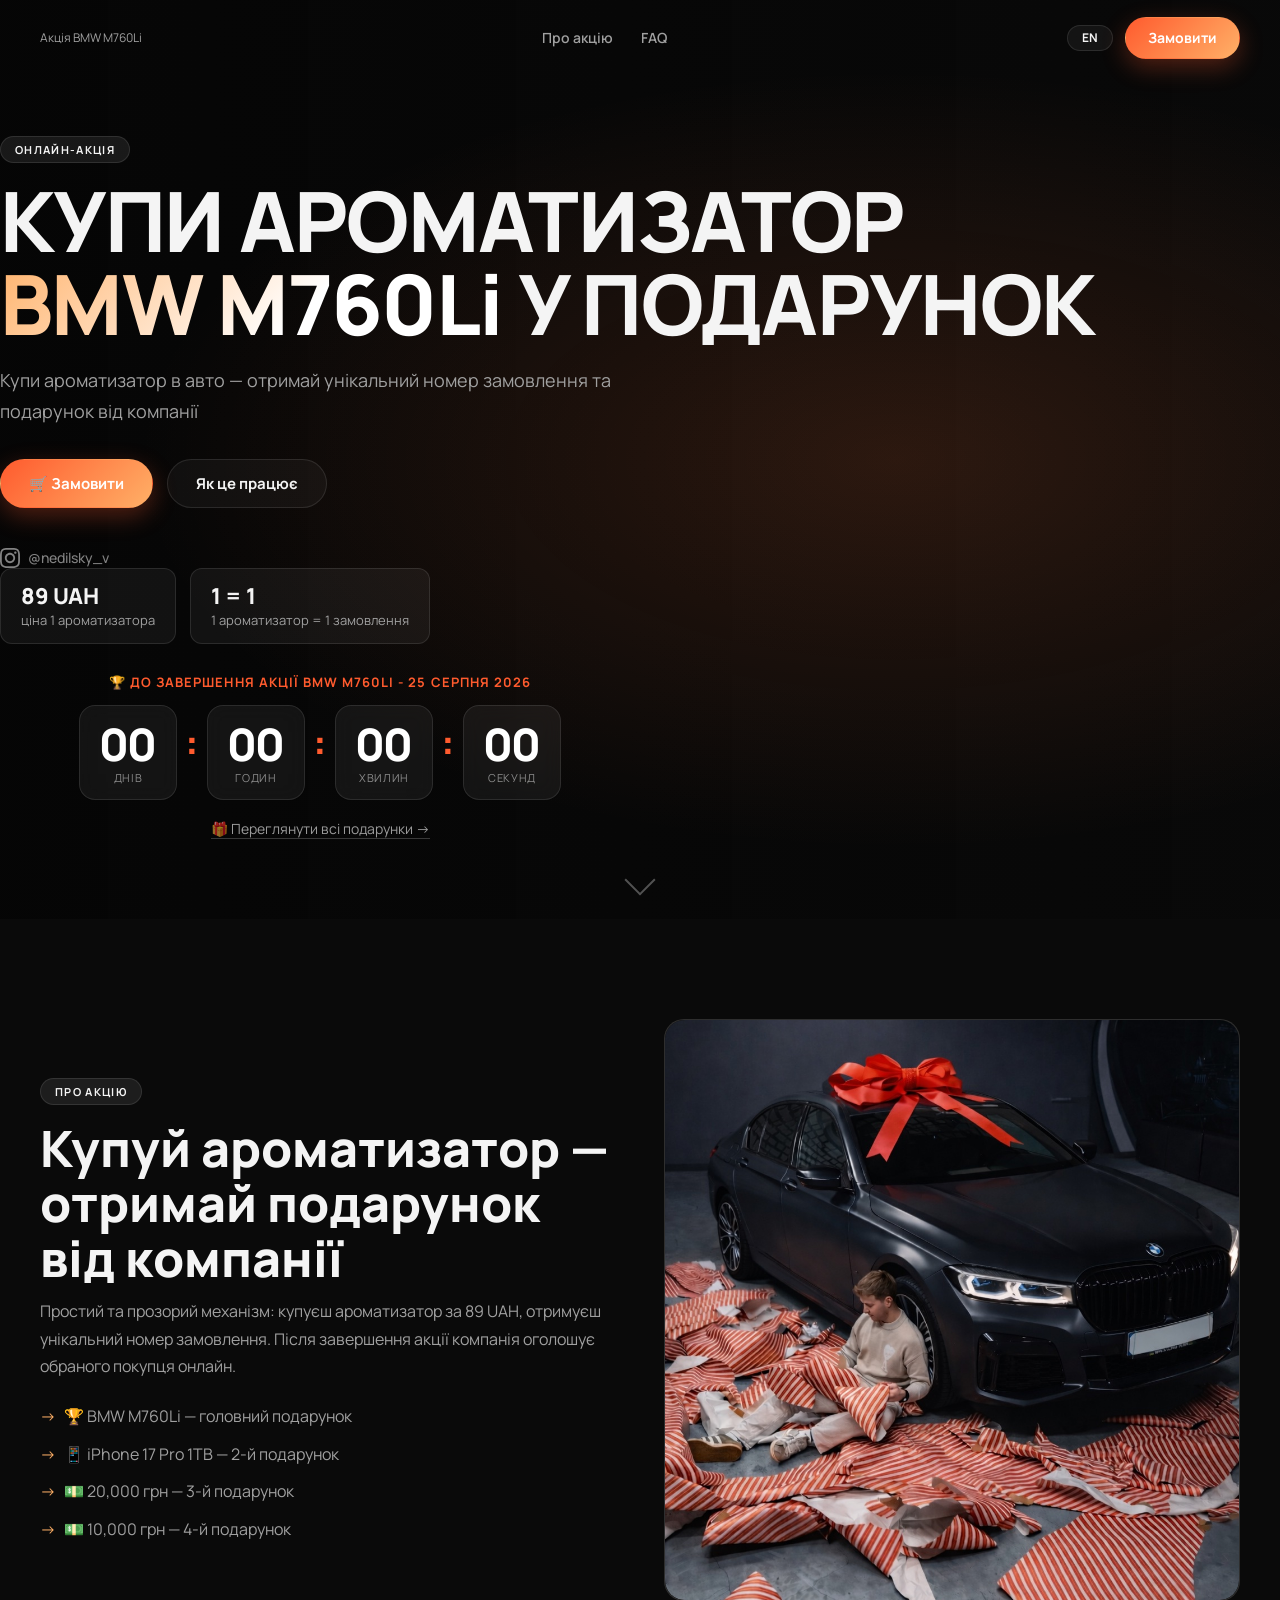
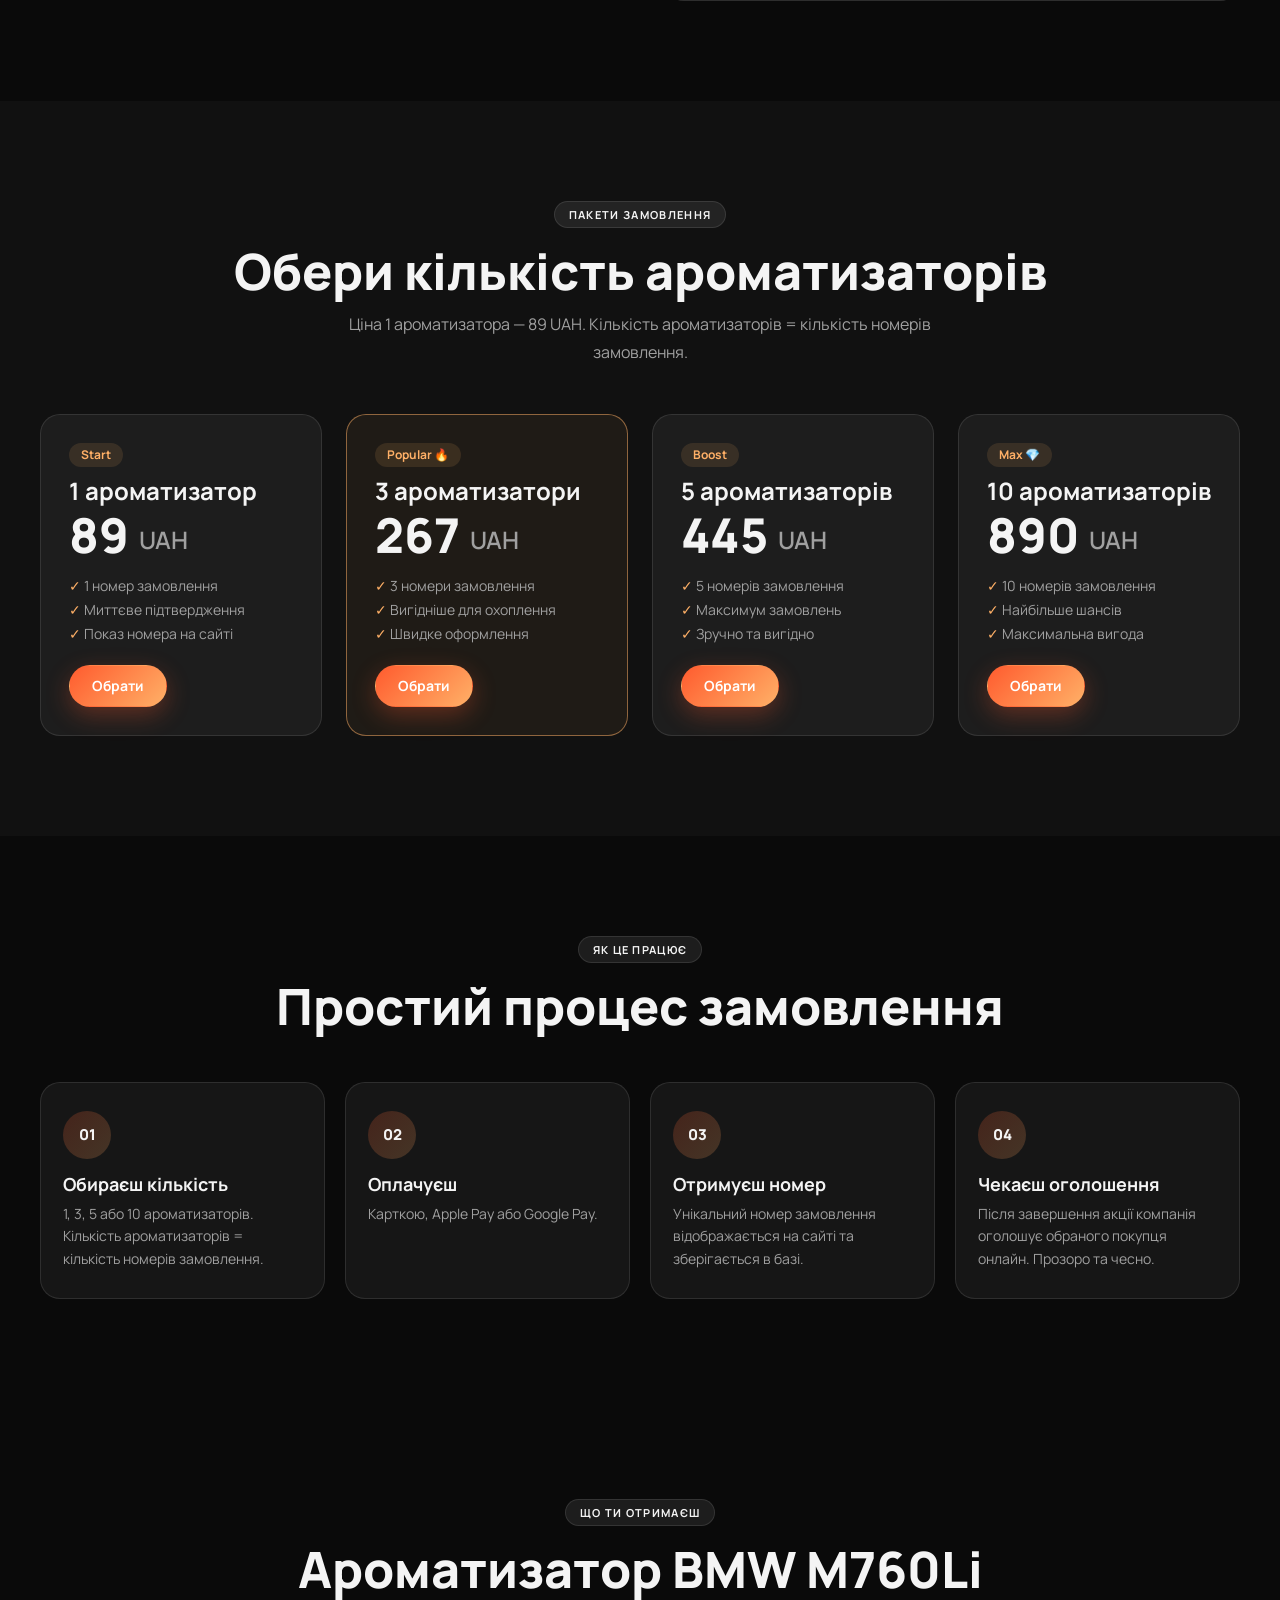
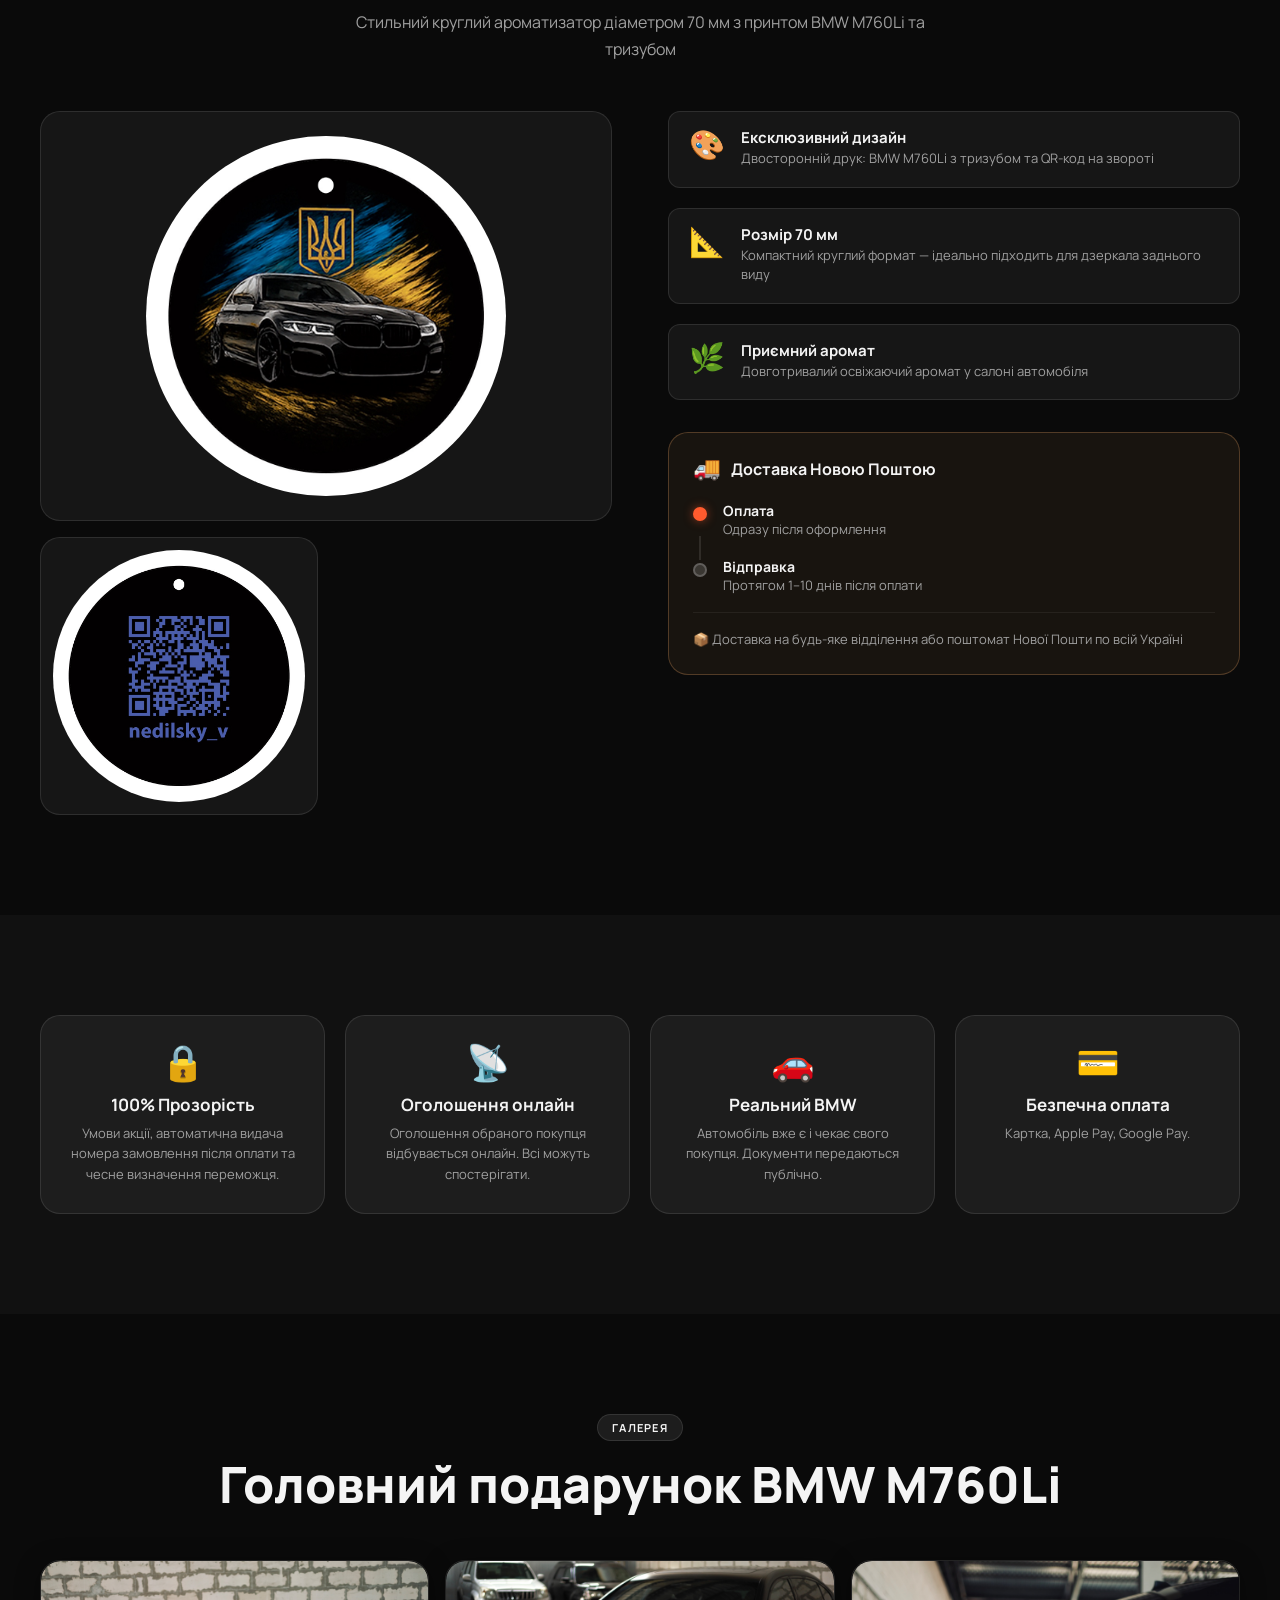
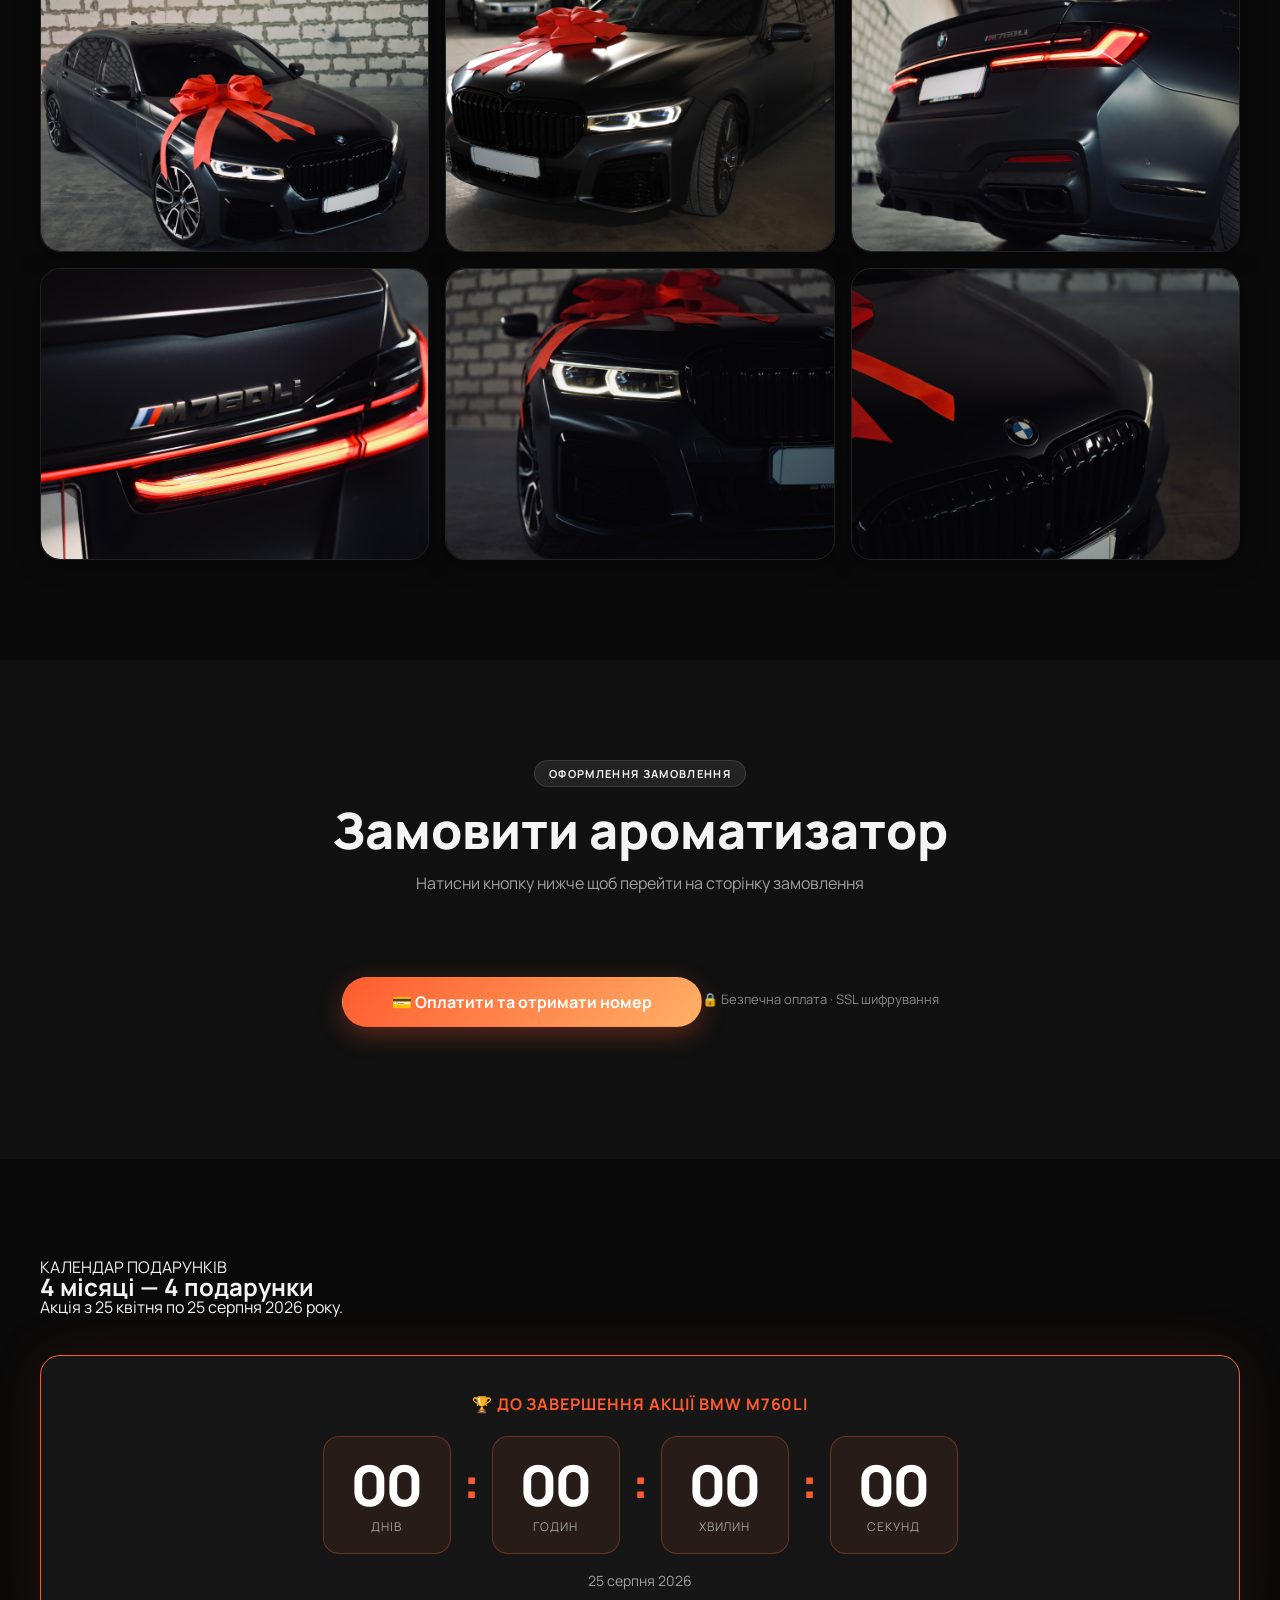
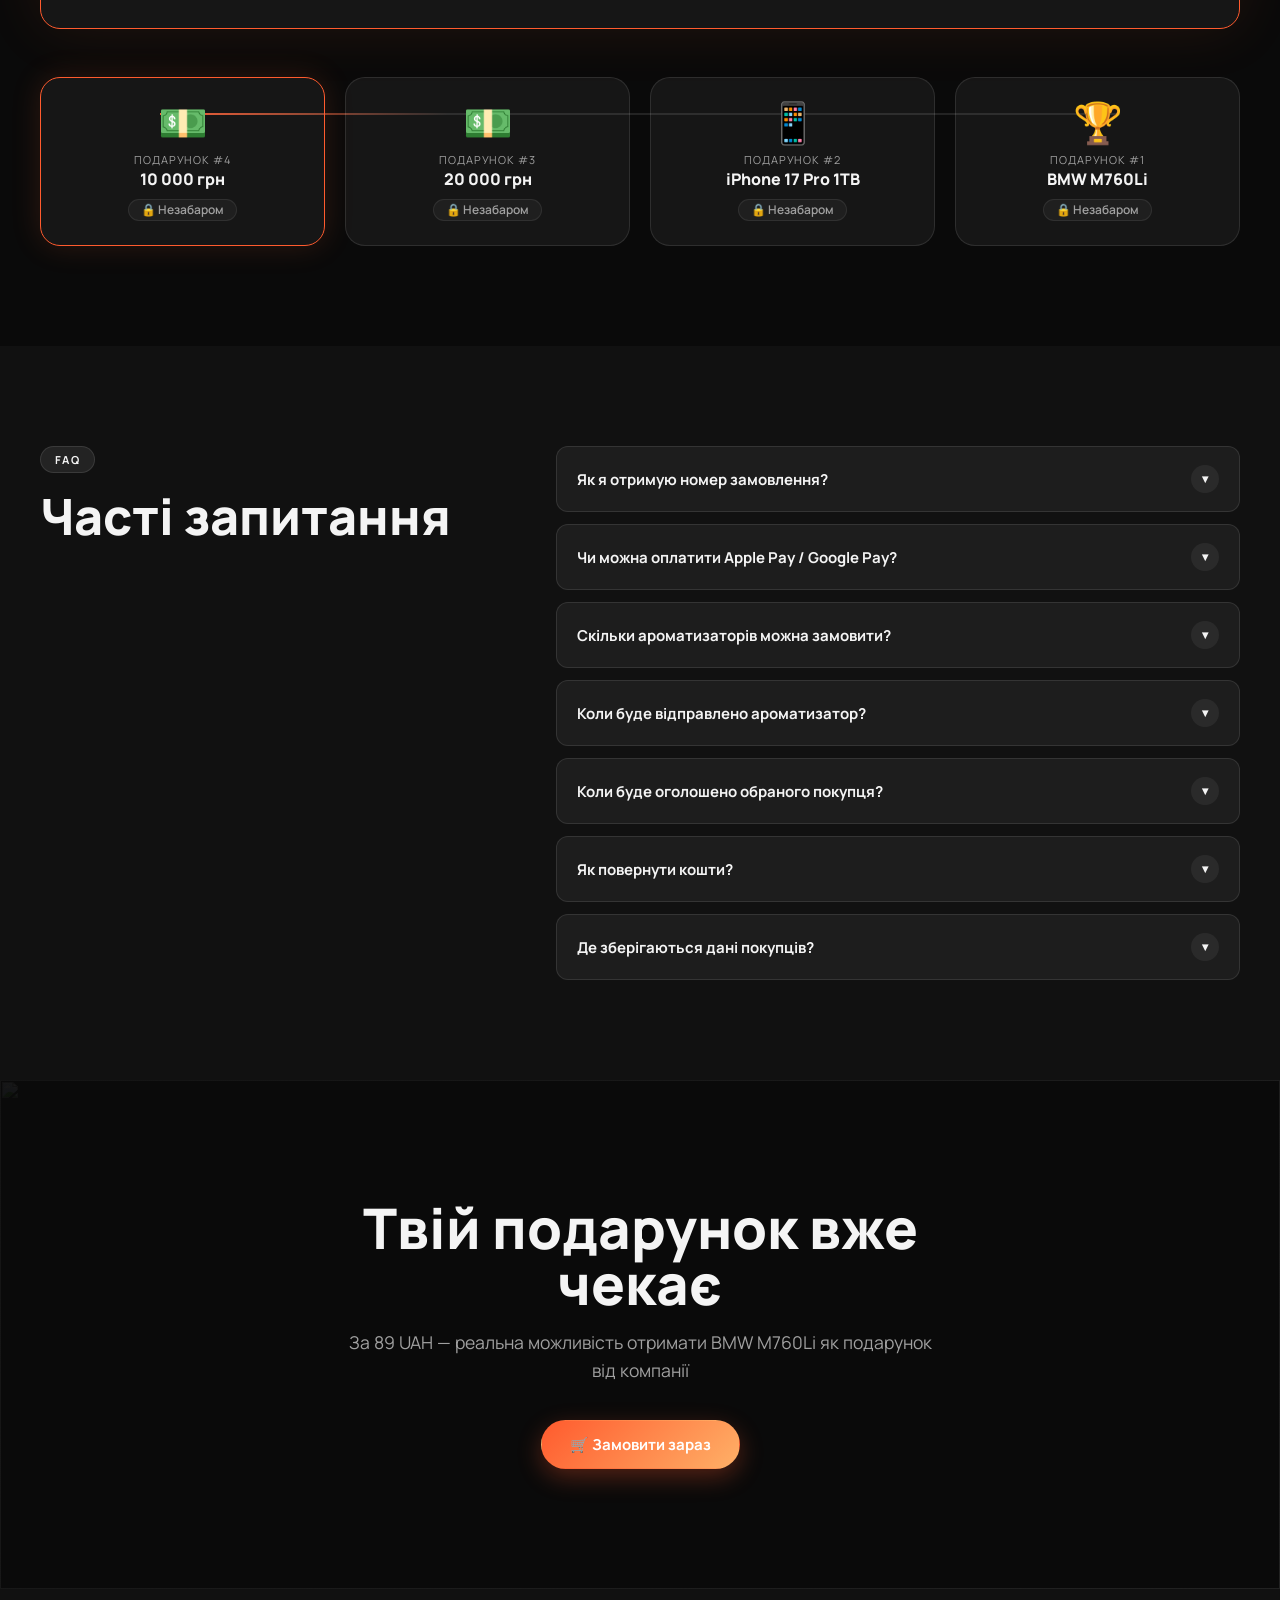
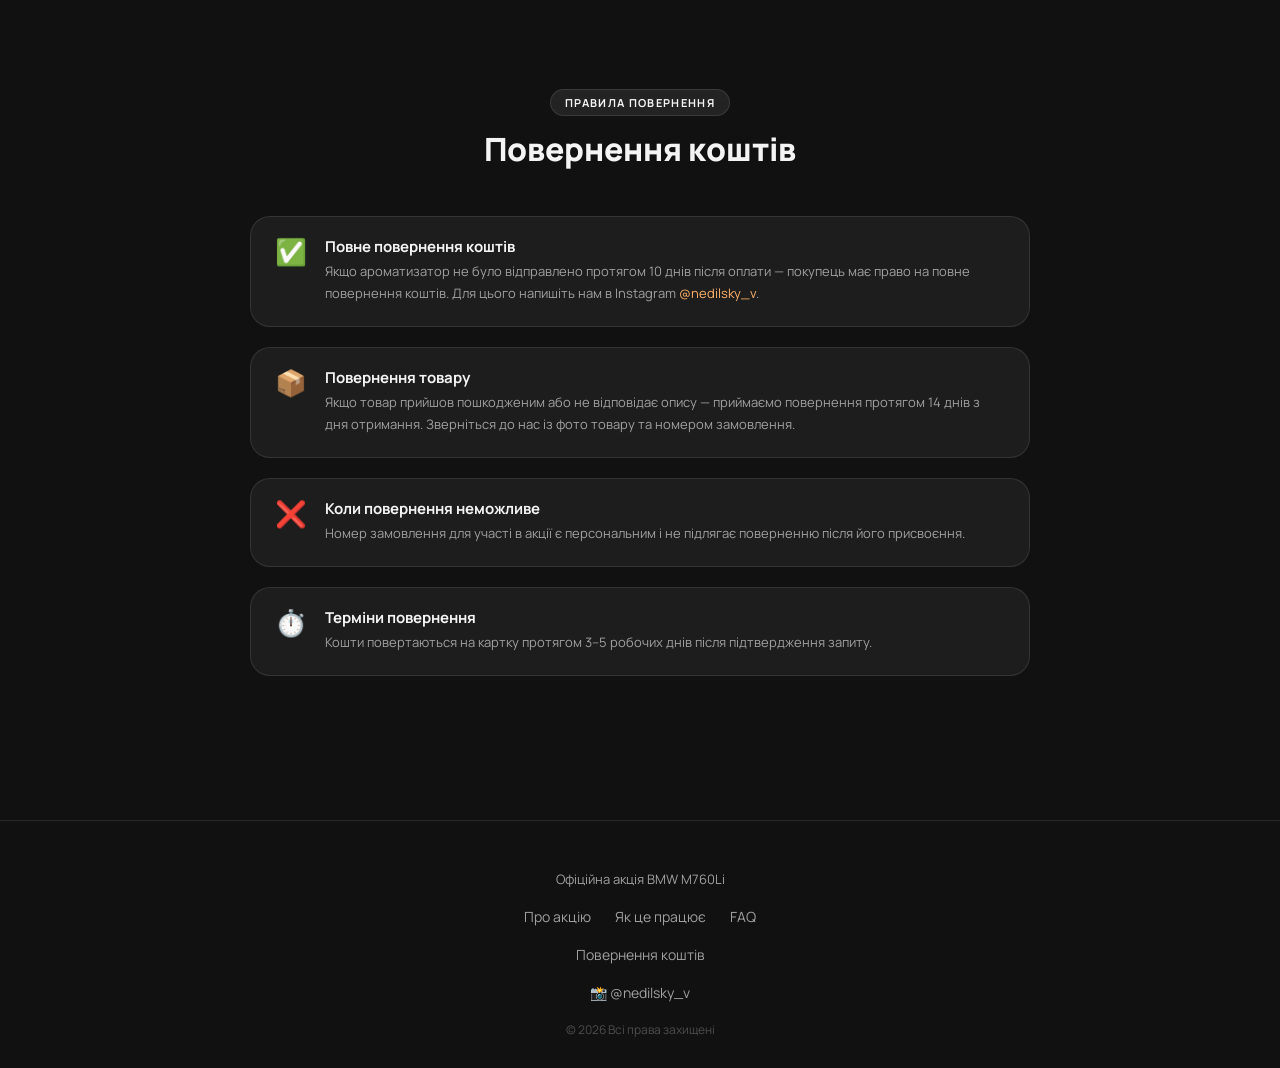
==== commit 8b58ae7c: "Update index.html" ====
--- a/index.html
+++ b/index.html
@@ -37,20 +37,18 @@
 
   <nav class="nav__links" id="navLinks">
     <a href="#about" class="nav-link" data-uk="Про акцію" data-en="About">Про акцію</a>
-    <a href="#how" class="nav-link" data-uk="Як це працює" data-en="How it works">Як це працює</a>
-    <a href="#gallery" class="nav-link" data-uk="Галерея" data-en="Gallery">Галерея</a>
     <a href="#faq" class="nav-link" data-uk="FAQ" data-en="FAQ">FAQ</a>
   </nav>
 
   <div class="nav__actions">
     <button class="lang-btn" id="langBtn">EN</button>
 
-```
+
 <a href="#pricing" class="btn btn--primary nav-cta" data-uk="Замовити" data-en="Order">Замовити</a>
 <button class="burger" id="burgerBtn" aria-label="Меню">
   <span></span><span></span><span></span>
 </button>
-```
+
 
   </div>
 </div>
@@ -104,7 +102,7 @@
         Купи ароматизатор в авто — отримай унікальний номер замовлення та подарунок від компанії
       </p>
 
-```
+
   <div class="hero__actions">
     <a href="#pricing" class="btn btn--primary btn--lg" data-uk="🛒 Замовити" data-en="🛒 Order">🛒 Замовити</a>
     <a href="#how" class="btn btn--ghost btn--lg" data-uk="Як це працює" data-en="How it works">Як це працює</a>
@@ -143,7 +141,7 @@
   </div>
 
 </div>
-```
+
 
   </div>
 
@@ -185,7 +183,7 @@
       <p class="section__text" data-uk="Ціна 1 ароматизатора — 89 UAH. Кількість ароматизаторів = кількість номерів замовлення." data-en="Price per freshener — 89 UAH. Number of fresheners = number of order numbers.">Ціна 1 ароматизатора — 89 UAH. Кількість ароматизаторів = кількість номерів замовлення.</p>
     </div>
 
-```
+
 <div class="pricing-grid pricing-grid--4">
   <article class="price-card reveal">
     <p class="price-card__tag" data-uk="Start" data-en="Start">Start</p>
@@ -235,7 +233,7 @@
     <button class="btn btn--primary package-btn" data-qty="10" data-price="890" data-uk="Обрати" data-en="Choose">Обрати</button>
   </article>
 </div>
-```
+
 
   </div>
 </section>
@@ -283,7 +281,7 @@
       <p class="section__text" data-uk="Стильний круглий ароматизатор діаметром 70 мм з принтом BMW M760Li та тризубом" data-en="Stylish round air freshener 70mm diameter with BMW M760Li and trident print">Стильний круглий ароматизатор діаметром 70 мм з принтом BMW M760Li та тризубом</p>
     </div>
 
-```
+
 <div class="product-grid reveal">
   <!-- Фото товару -->
   <div class="product-images">
@@ -348,7 +346,7 @@
     </div>
   </div>
 </div>
-```
+
 
   </div>
 </section>
@@ -433,11 +431,11 @@
       <h2 class="section__title" data-uk="Замовити ароматизатор" data-en="Order Freshener">Замовити ароматизатор</h2>
       <p class="section__text" data-uk="Натисни кнопку нижче щоб перейти на сторінку замовлення" data-en="Click the button below to go to the order page">Натисни кнопку нижче щоб перейти на сторінку замовлення</p>
     </div>
-    <div class="order-center reveal" style="text-align:center;padding:40px 0">
-      <a href="https://www.elixukraine.com" target="_blank" class="btn btn--primary btn--lg" style="display:inline-flex;align-items:center;gap:10px;font-size:1.1rem;padding:20px 48px">
-        💳 Оплатити та отримати номер замовлення
+    <div class="order-center reveal" style="text-align:center;padding:32px 0">
+      <a href="https://www.elixukraine.com" target="_blank" class="btn btn--primary" style="display:inline-flex;align-items:center;gap:8px;font-size:1rem;padding:16px 32px;border-radius:50px;max-width:360px;width:100%;justify-content:center;box-sizing:border-box">
+        💳 Оплатити та отримати номер
       </a>
-      <p class="form-note" style="margin-top:16px">🔒 Безпечна оплата · SSL шифрування</p>
+      <p class="form-note" style="margin-top:12px;font-size:13px;color:#888">🔒 Безпечна оплата · SSL шифрування</p>
     </div>
   </div>
 </section>
@@ -464,7 +462,7 @@
       </div>
       <div class="timeline">
 
-```
+
 <div class="timeline-item active">
   <div class="timeline-card">
     <div class="timeline-prize">💵</div>
@@ -508,7 +506,7 @@
     </div>
   </div>
 </div>
-```
+
 
   </div>
 </div>
